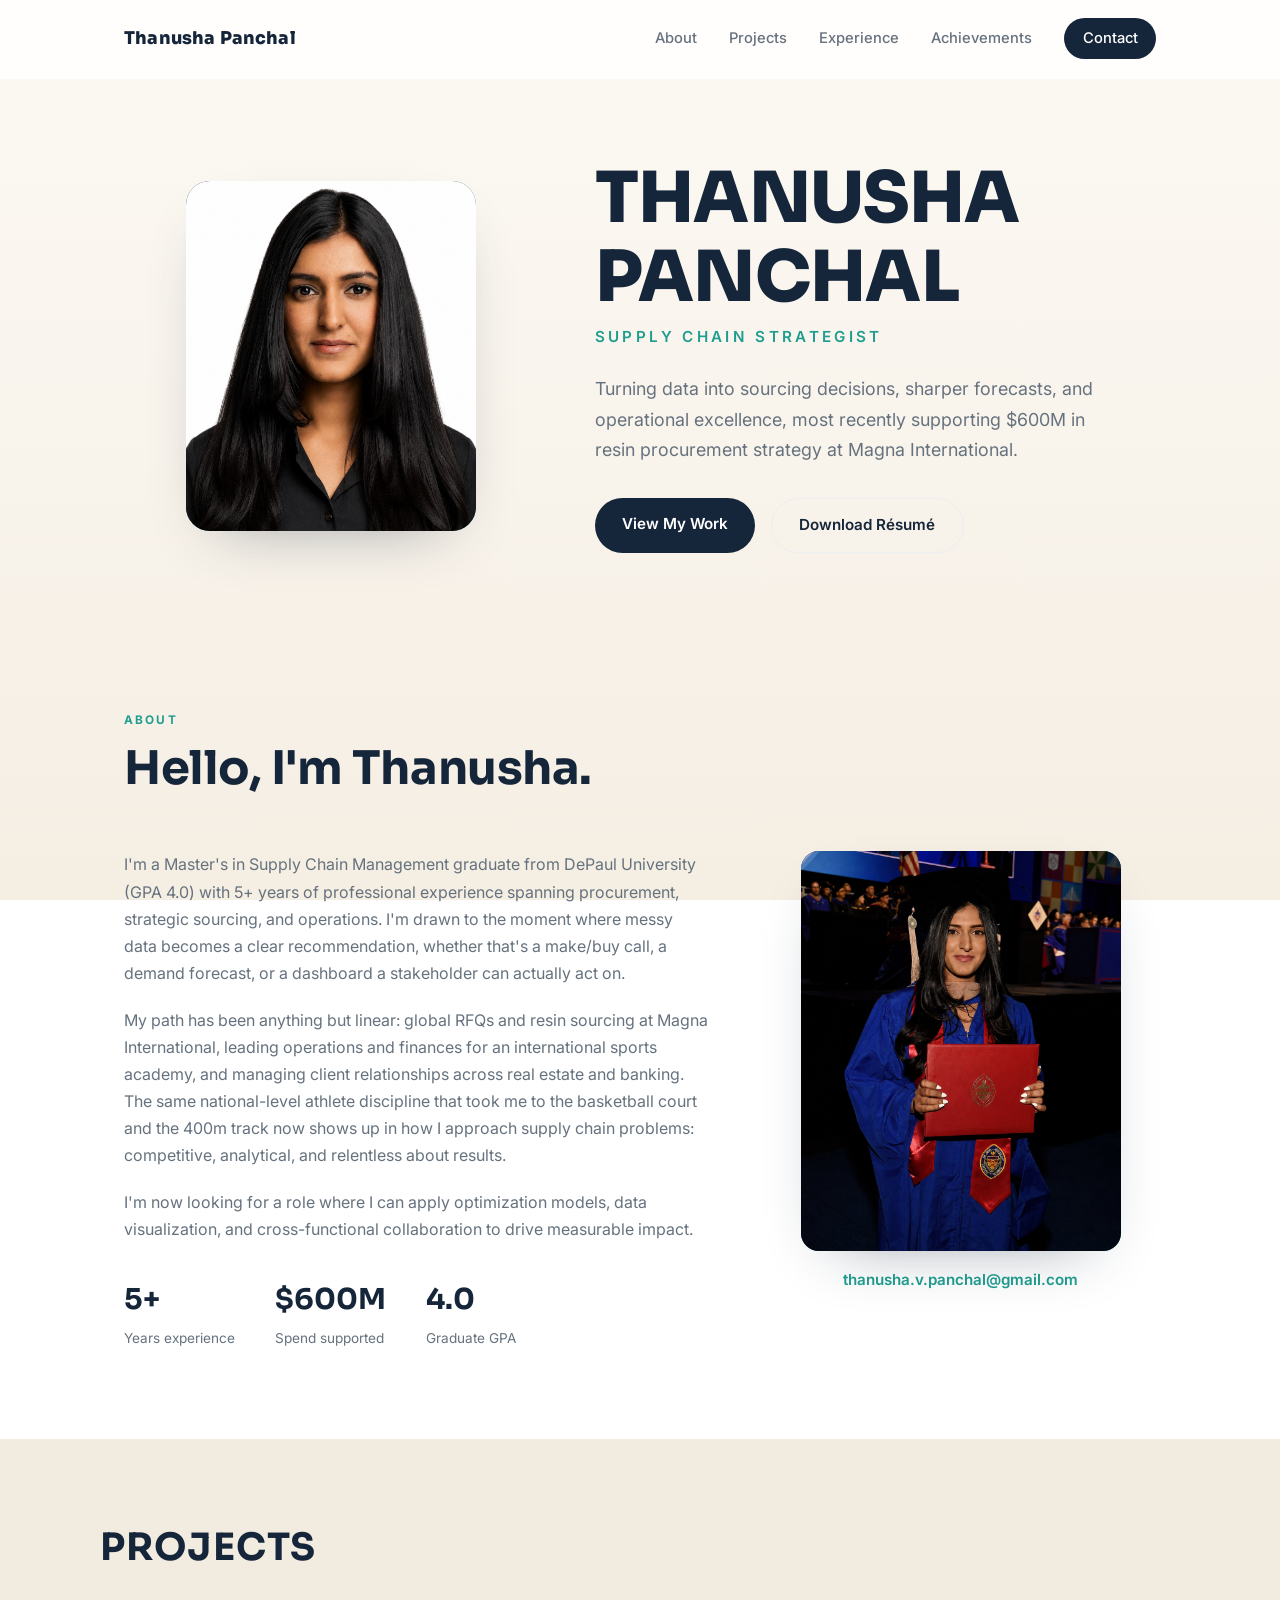
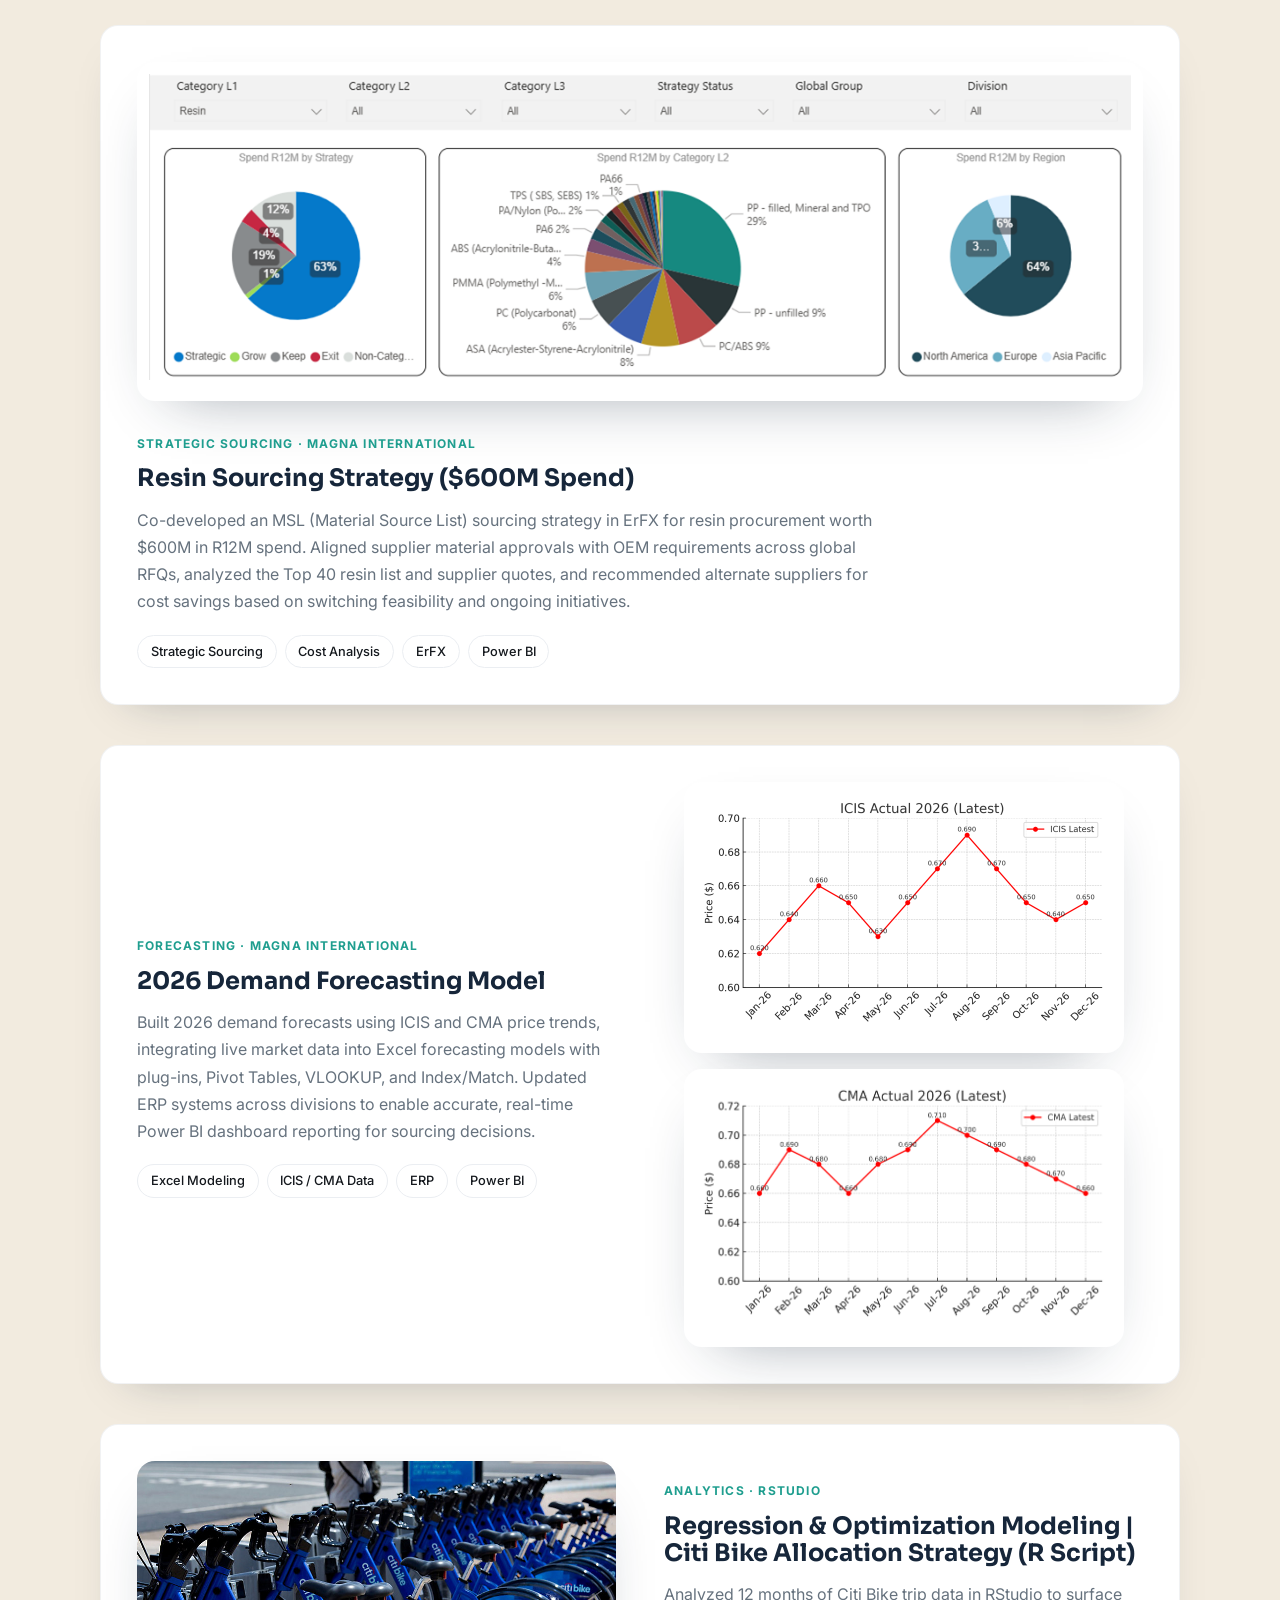
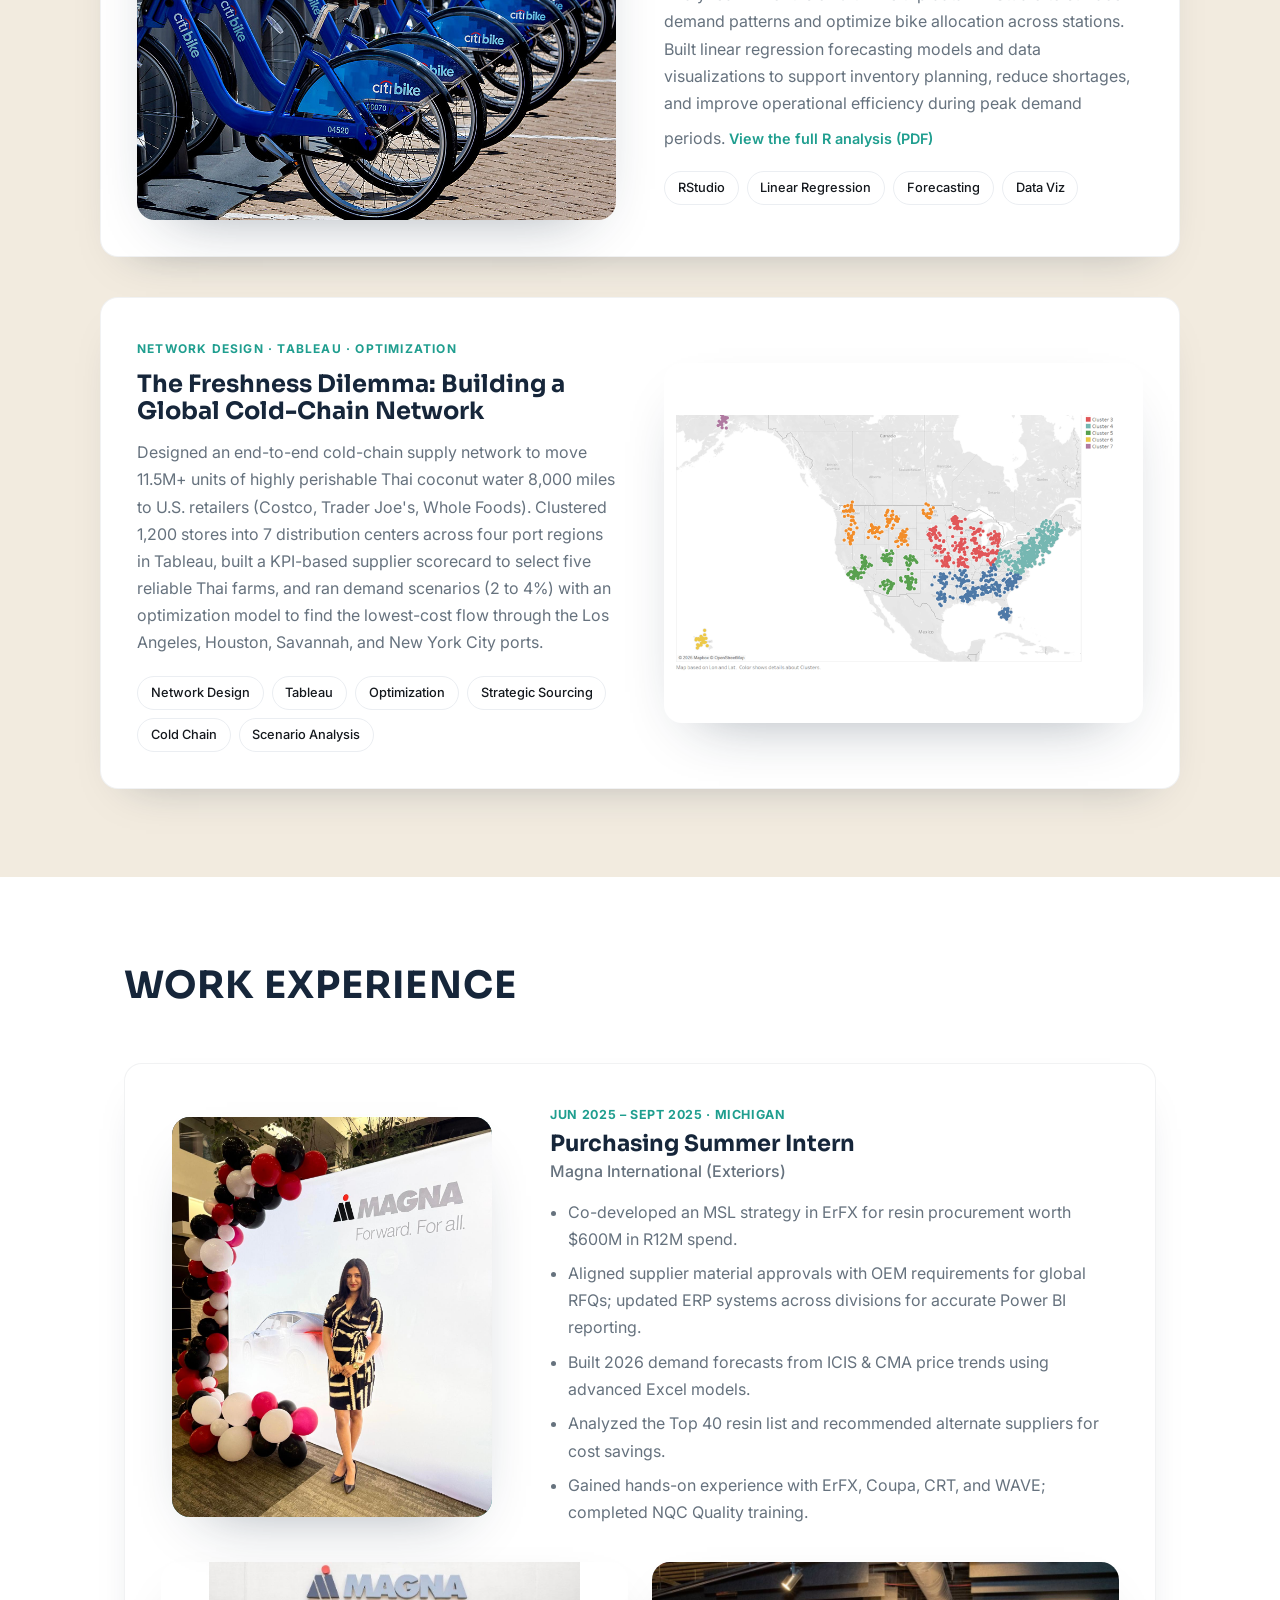
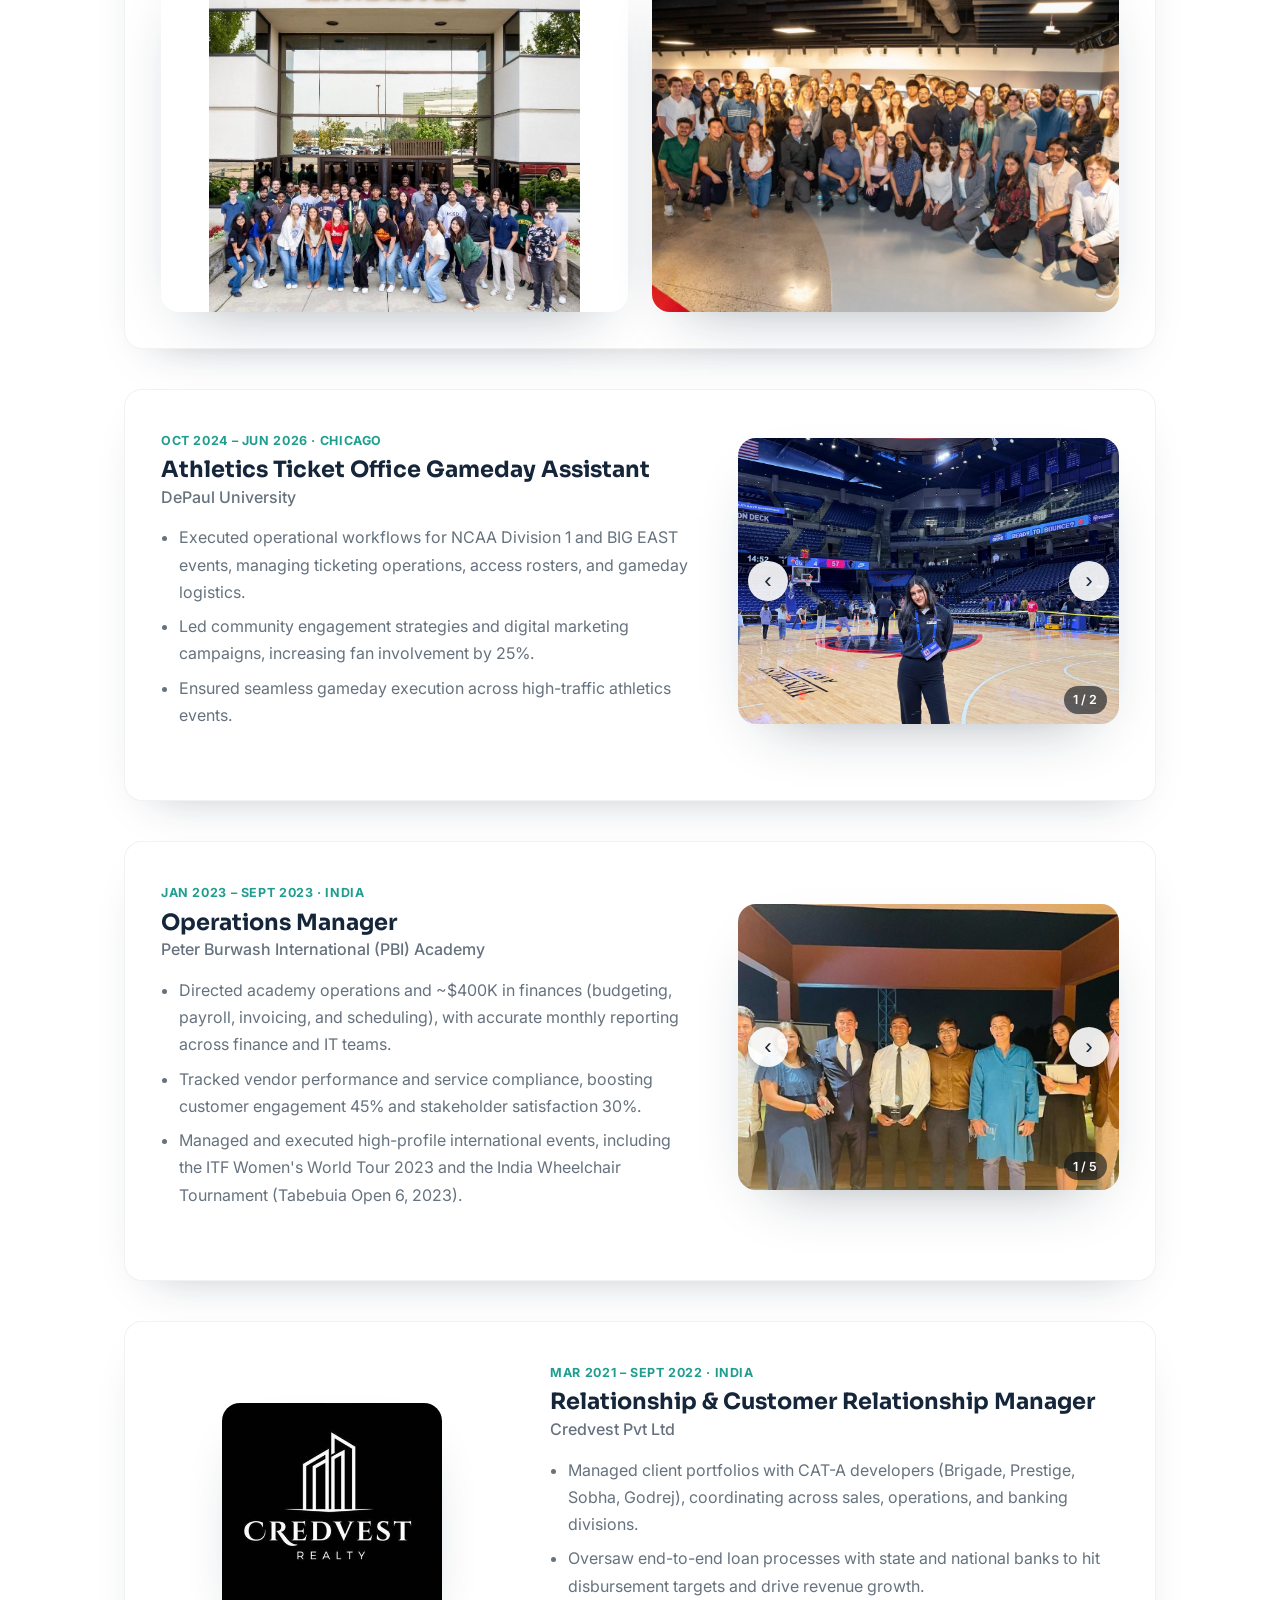
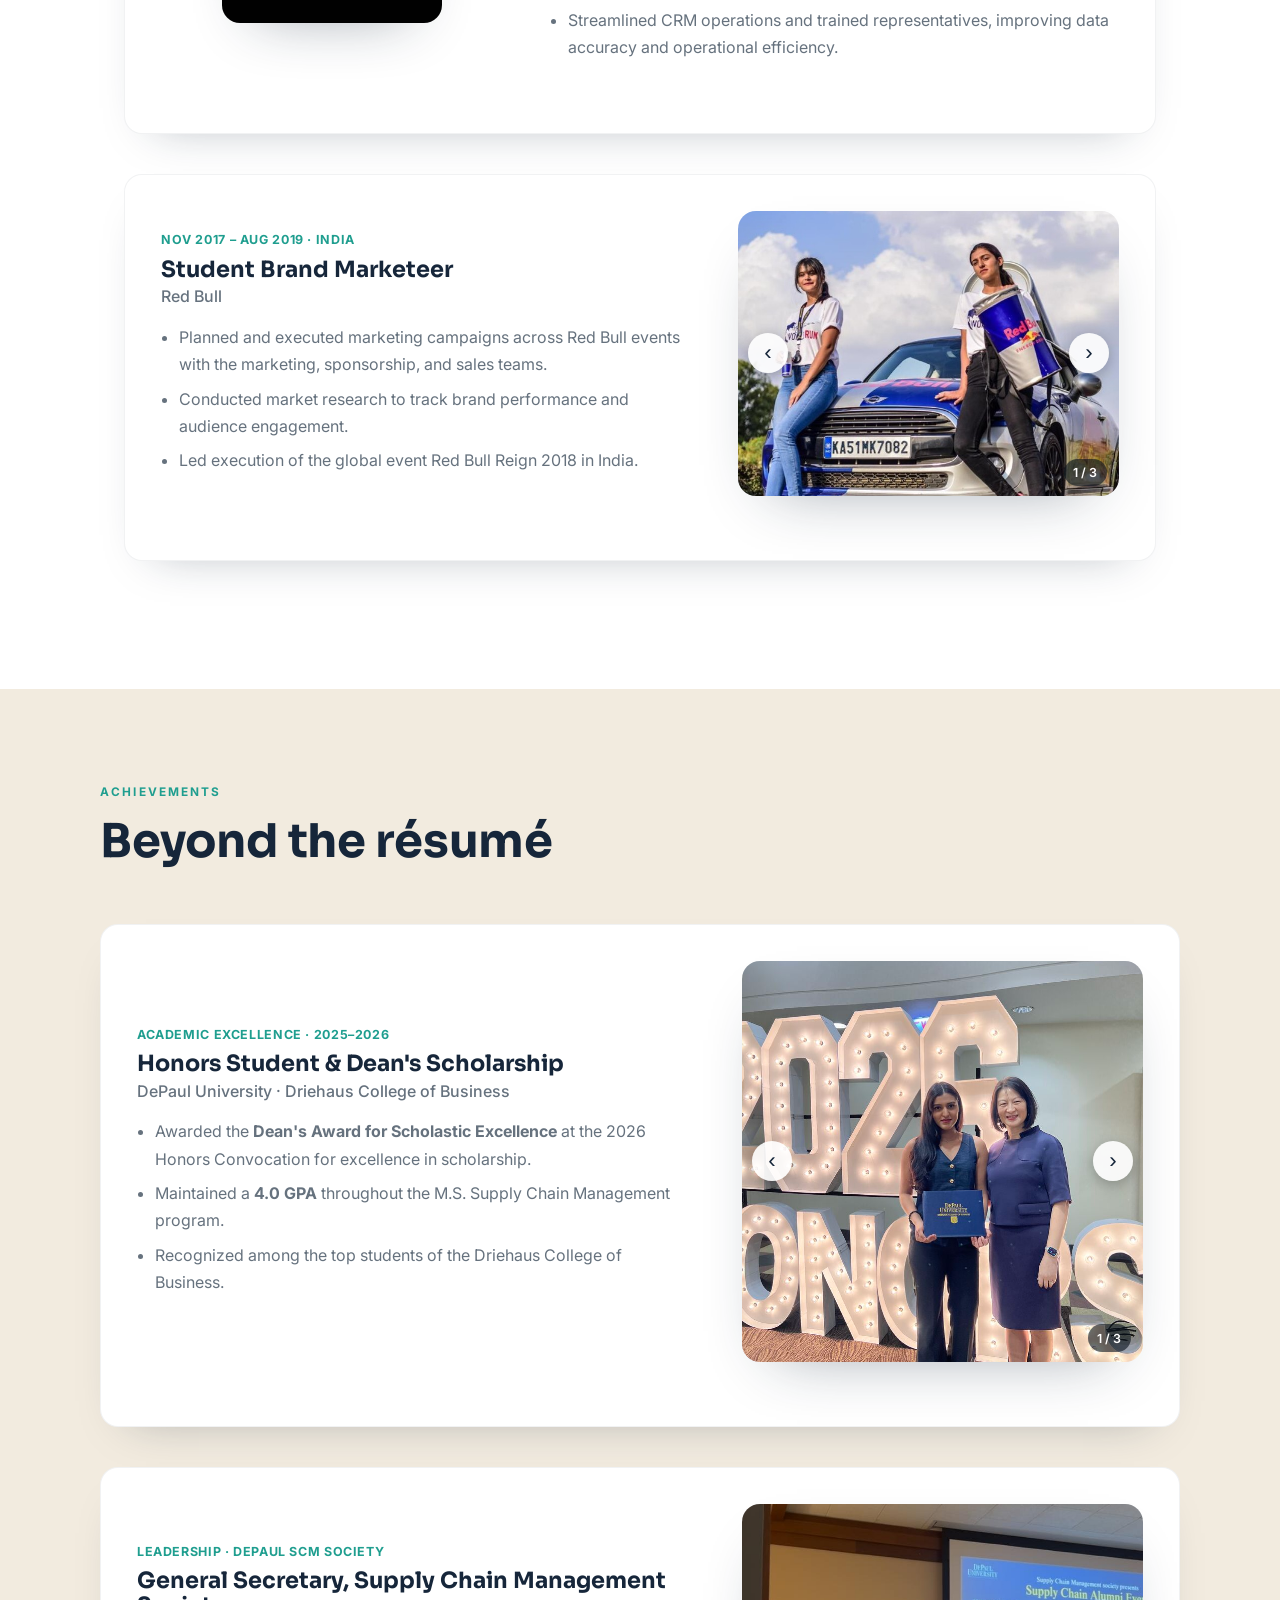
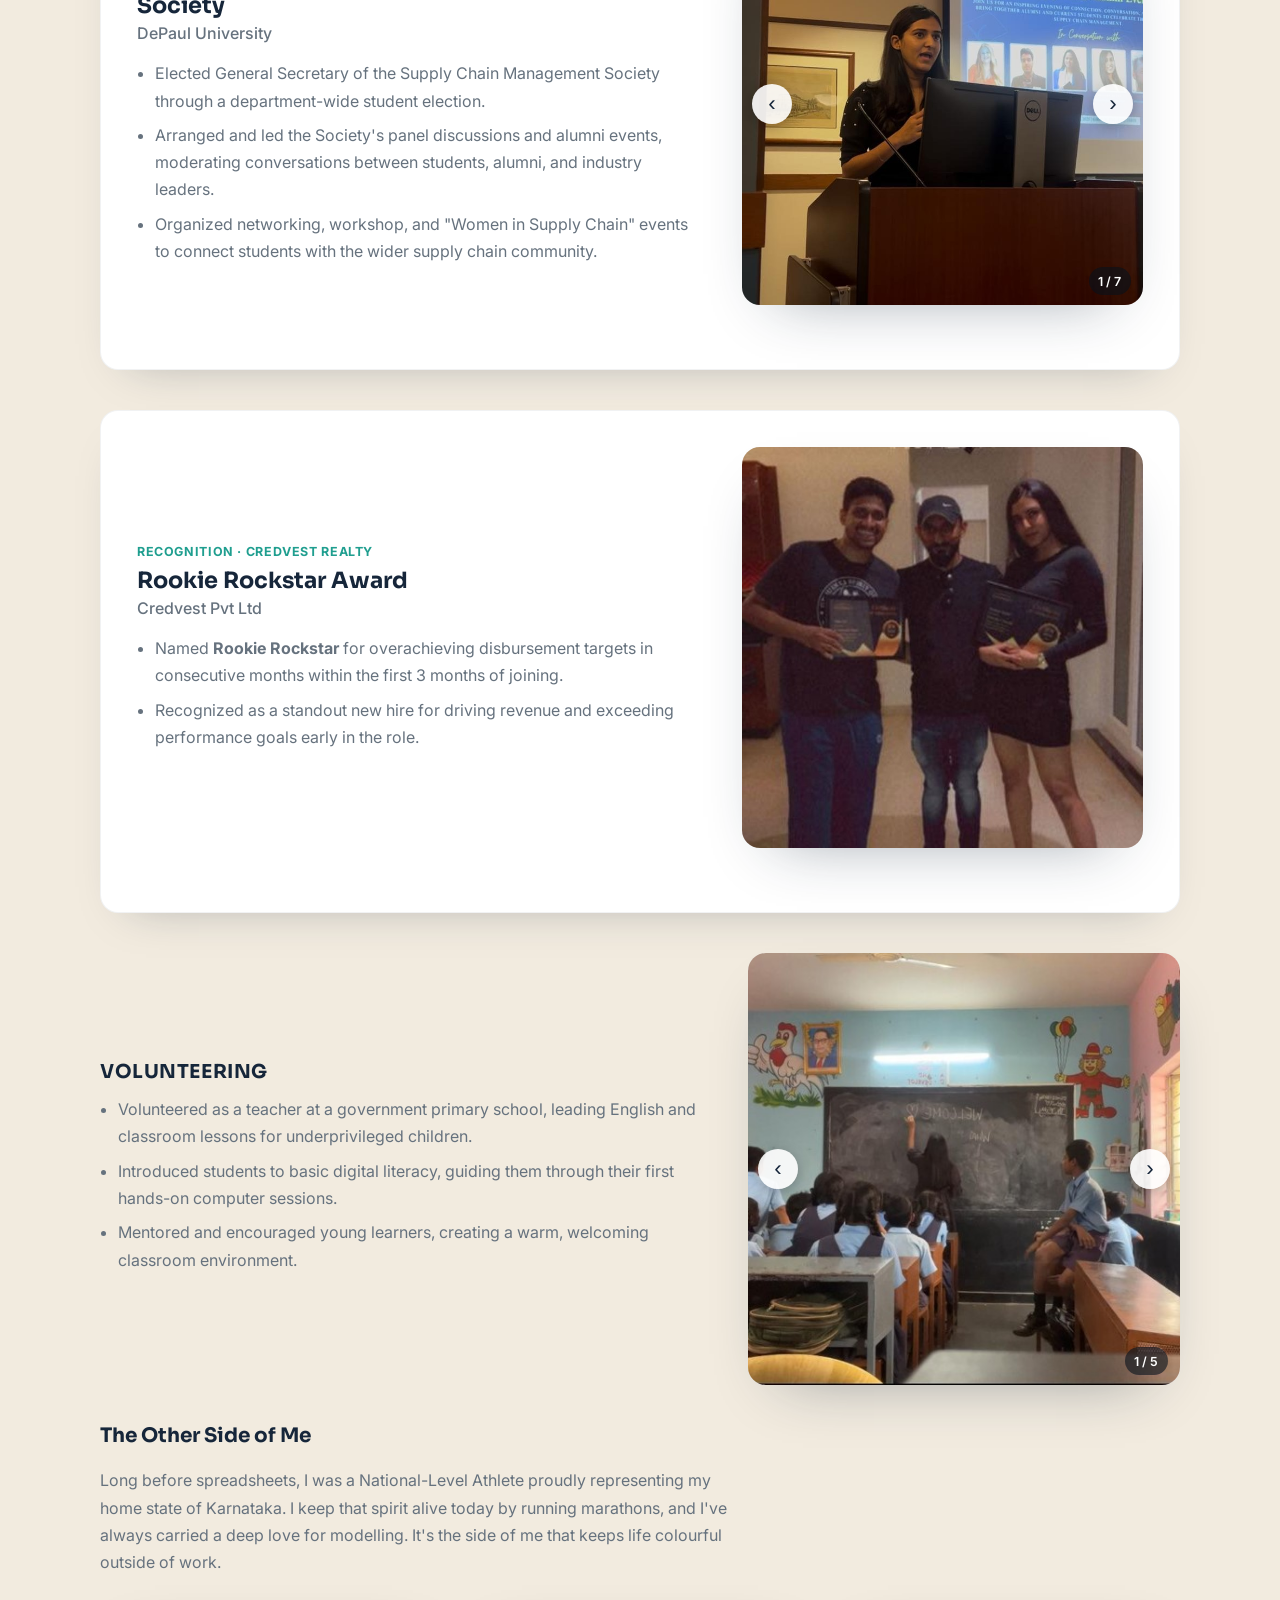
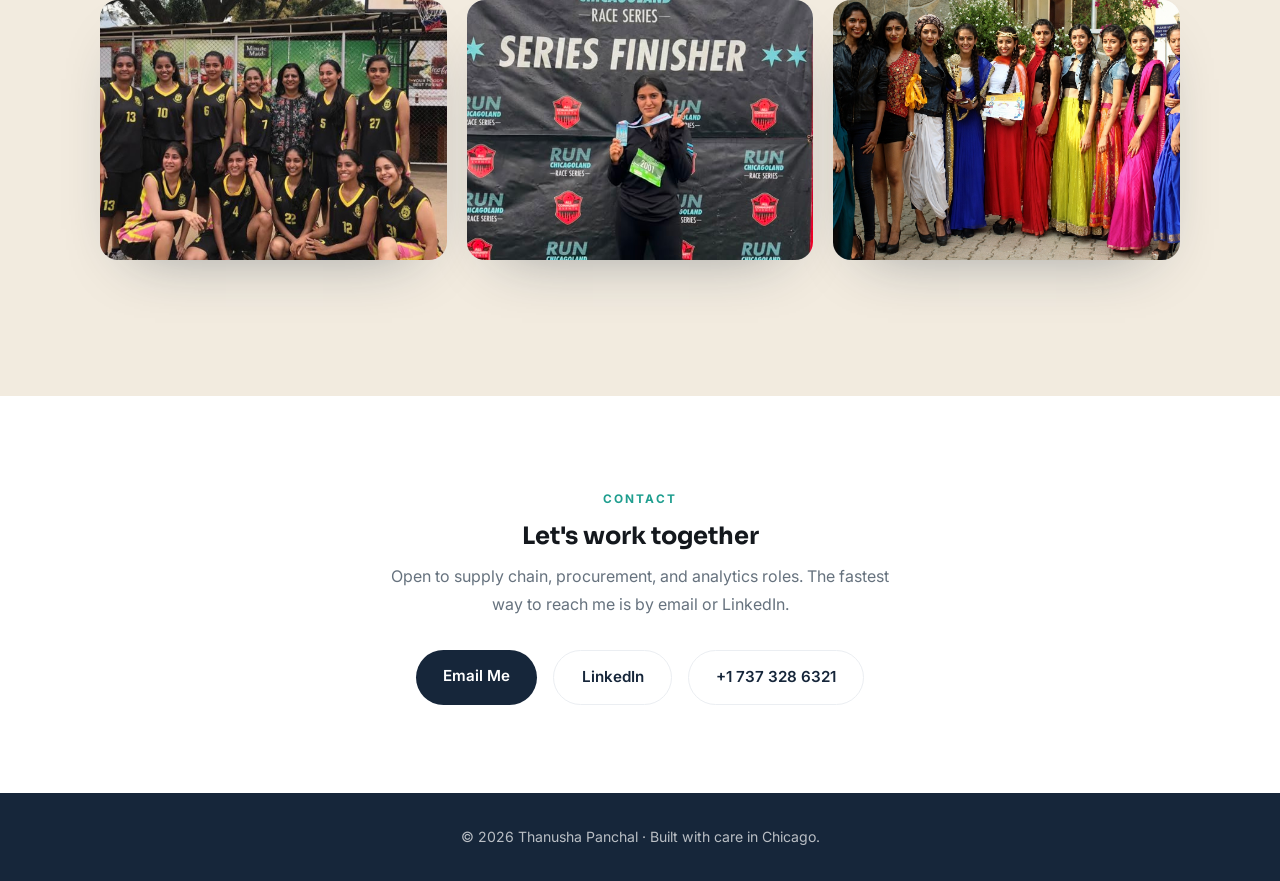
==== index.html @ b44e7422 "Content polish and add resume + Citi Bike PDF - Caps titles for Projects, Work Experience, Volunteer" ====
<!DOCTYPE html>
<html lang="en">
  <head>
    <meta charset="UTF-8" />
    <meta name="viewport" content="width=device-width, initial-scale=1.0" />
    <meta
      name="description"
      content="Thanusha Panchal, a Supply Chain Management professional specializing in procurement, strategic sourcing, and data-driven optimization."
    />
    <title>Thanusha Panchal | Supply Chain Professional</title>
    <link rel="preconnect" href="https://fonts.googleapis.com" />
    <link rel="preconnect" href="https://fonts.gstatic.com" crossorigin />
    <link
      href="https://fonts.googleapis.com/css2?family=Caveat:wght@500;600;700&family=Inter:wght@400;500;600;700&family=Sora:wght@600;700;800&display=swap"
      rel="stylesheet"
    />
    <link rel="stylesheet" href="css/styles.css" />
  </head>
  <body>
    <!-- ===== NAVBAR ===== -->
    <header class="navbar" id="navbar">
      <div class="nav-inner">
        <a href="#home" class="brand">Thanusha&nbsp;Panchal</a>
        <button class="nav-toggle" id="navToggle" aria-label="Toggle menu">
          <span></span><span></span><span></span>
        </button>
        <nav class="nav-links" id="navLinks">
          <a href="#about">About</a>
          <a href="#projects">Projects</a>
          <a href="#experience">Experience</a>
          <a href="#achievements">Achievements</a>
          <a href="#contact" class="nav-cta">Contact</a>
        </nav>
      </div>
    </header>

    <!-- ===== HERO ===== -->
    <section class="hero" id="home">
      <div class="hero-inner">
        <div class="hero-photo reveal">
          <!-- TODO: replace with your professional headshot -->
          <div class="photo-frame">
            <img
              src="assets/images/headshot.png"
              alt="Thanusha Panchal"
              onerror="this.style.display='none';this.parentNode.classList.add('photo-placeholder');"
            />
            <span class="photo-initials">TP</span>
          </div>
        </div>
        <div class="hero-text reveal">
          <h1>THANUSHA<br />PANCHAL</h1>
          <p class="tagline">Supply Chain Strategist</p>
          <p class="hero-sub">
            Turning data into sourcing decisions, sharper forecasts, and operational
            excellence, most recently supporting $600M in resin procurement strategy
            at Magna International.
          </p>
          <div class="hero-actions">
            <a href="#projects" class="btn btn-primary">View My Work</a>
            <a href="assets/Thanusha-Panchal-Resume.pdf" class="btn btn-ghost" download>
              Download Résumé
            </a>
          </div>
        </div>
      </div>
    </section>

    <!-- ===== ABOUT ===== -->
    <section class="section" id="about">
      <div class="section-head reveal">
        <span class="kicker">About</span>
        <h2>Hello, I'm Thanusha.</h2>
      </div>
      <div class="about-grid">
        <div class="about-portrait reveal">
          <!-- TODO: replace with a portrait / candid professional photo -->
          <div class="portrait-frame">
            <img
              src="assets/images/about.png"
              alt="Thanusha Panchal portrait"
              onerror="this.style.display='none';this.parentNode.classList.add('portrait-placeholder');"
            />
            <span class="portrait-initials">TP</span>
          </div>
          <a href="mailto:thanusha.v.panchal@gmail.com" class="portrait-email">thanusha.v.panchal@gmail.com</a>
        </div>
        <div class="about-text reveal">
          <p>
            I'm a Master's in Supply Chain Management graduate from DePaul University
            (GPA 4.0) with 5+ years of professional experience spanning procurement,
            strategic sourcing, and operations. I'm drawn to the moment where messy
            data becomes a clear recommendation, whether that's a make/buy call, a demand forecast,
            or a dashboard a stakeholder can actually act on.
          </p>
          <p>
            My path has been anything but linear: global RFQs and resin sourcing at
            Magna International, leading operations and finances for an international
            sports academy, and managing client relationships across real estate and
            banking. The same national-level athlete discipline that took me to the
            basketball court and the 400m track now shows up in how I approach supply
            chain problems: competitive, analytical, and relentless about results.
          </p>
          <p>
            I'm now looking for a role where I can apply optimization models, data
            visualization, and cross-functional collaboration to drive measurable
            impact.
          </p>
          <div class="about-stats">
            <div><strong>5+</strong><span>Years experience</span></div>
            <div><strong>$600M</strong><span>Spend supported</span></div>
            <div><strong>4.0</strong><span>Graduate GPA</span></div>
          </div>
        </div>
      </div>
    </section>

    <!-- ===== PROJECTS ===== -->
    <section class="section section-alt" id="projects">
      <div class="section-head reveal">
        <h2 class="caps-title">Projects</h2>
      </div>

      <article class="project project-full reveal">
        <div class="project-media project-media-contain">
          <img
            src="assets/images/project-resin.png"
            alt="Resin sourcing strategy dashboard"
            onerror="this.style.display='none';this.parentNode.classList.add('media-placeholder');this.parentNode.setAttribute('data-label','🏭 Resin Sourcing Strategy');"
          />
        </div>
        <div class="project-info">
          <span class="project-tag">Strategic Sourcing · Magna International</span>
          <h3>Resin Sourcing Strategy ($600M Spend)</h3>
          <p>
            Co-developed an MSL (Material Source List) sourcing strategy in ErFX for
            resin procurement worth $600M in R12M spend. Aligned supplier material
            approvals with OEM requirements across global RFQs, analyzed the Top 40
            resin list and supplier quotes, and recommended alternate suppliers for
            cost savings based on switching feasibility and ongoing initiatives.
          </p>
          <ul class="tags">
            <li>Strategic Sourcing</li><li>Cost Analysis</li><li>ErFX</li><li>Power BI</li>
          </ul>
        </div>
      </article>

      <article class="project reveal">
        <div class="project-info">
          <span class="project-tag">Forecasting · Magna International</span>
          <h3>2026 Demand Forecasting Model</h3>
          <p>
            Built 2026 demand forecasts using ICIS and CMA price trends, integrating
            live market data into Excel forecasting models with plug-ins, Pivot Tables,
            VLOOKUP, and Index/Match. Updated ERP systems across divisions to enable
            accurate, real-time Power BI dashboard reporting for sourcing decisions.
          </p>
          <ul class="tags">
            <li>Excel Modeling</li><li>ICIS / CMA Data</li><li>ERP</li><li>Power BI</li>
          </ul>
        </div>
        <div class="project-media-stack">
          <div class="project-media project-media-contain">
            <img
              src="assets/images/project-forecast-1.png"
              alt="2026 demand forecasting model, ICIS chart"
              onerror="this.style.display='none';this.parentNode.classList.add('media-placeholder');this.parentNode.setAttribute('data-label','📈 ICIS Forecast');"
            />
          </div>
          <div class="project-media project-media-contain">
            <img
              src="assets/images/project-forecast-2.png"
              alt="2026 demand forecasting model, CMA chart"
              onerror="this.style.display='none';this.parentNode.classList.add('media-placeholder');this.parentNode.setAttribute('data-label','📈 CMA Forecast');"
            />
          </div>
        </div>
      </article>

      <article class="project reveal">
        <div class="project-media">
          <img
            src="assets/images/project-citibike.jpg"
            alt="Citi Bike demand optimization"
            onerror="this.style.display='none';this.parentNode.classList.add('media-placeholder');this.parentNode.setAttribute('data-label','📊 Citi Bike Optimization');"
          />
        </div>
        <div class="project-info">
          <span class="project-tag">Analytics · RStudio</span>
          <h3>Regression &amp; Optimization Modeling | Citi Bike Allocation Strategy (R Script)</h3>
          <p>
            Analyzed 12 months of Citi Bike trip data in RStudio to surface demand
            patterns and optimize bike allocation across stations. Built linear
            regression forecasting models and data visualizations to support inventory
            planning, reduce shortages, and improve operational efficiency during peak
            demand periods.
            <a href="assets/Citi-Bike-Demand-Proposal.pdf" target="_blank" rel="noopener" class="detail-link">View the full R analysis (PDF)</a>
          </p>
          <ul class="tags">
            <li>RStudio</li><li>Linear Regression</li><li>Forecasting</li><li>Data Viz</li>
          </ul>
        </div>
      </article>

      <article class="project reveal project-reverse">
        <div class="project-media project-media-contain">
          <img
            src="assets/images/project-coconut.png"
            alt="Global cold-chain supply network for coconut water"
            onerror="this.style.display='none';this.parentNode.classList.add('media-placeholder');this.parentNode.setAttribute('data-label','🥥 Coconut Water Cold-Chain');"
          />
        </div>
        <div class="project-info">
          <span class="project-tag">Network Design · Tableau · Optimization</span>
          <h3>The Freshness Dilemma: Building a Global Cold-Chain Network</h3>
          <p>
            Designed an end-to-end cold-chain supply network to move 11.5M+ units of
            highly perishable Thai coconut water 8,000 miles to U.S. retailers (Costco,
            Trader Joe's, Whole Foods). Clustered 1,200 stores into 7 distribution
            centers across four port regions in Tableau, built a KPI-based supplier
            scorecard to select five reliable Thai farms, and ran demand scenarios
            (2 to 4%) with an optimization model to find the lowest-cost flow through the
            Los Angeles, Houston, Savannah, and New York City ports.
          </p>
          <ul class="tags">
            <li>Network Design</li><li>Tableau</li><li>Optimization</li><li>Strategic Sourcing</li><li>Cold Chain</li><li>Scenario Analysis</li>
          </ul>
        </div>
      </article>
    </section>

    <!-- ===== EXPERIENCE ===== -->
    <section class="section" id="experience">
      <div class="section-head reveal">
        <h2 class="caps-title">Work Experience</h2>
      </div>
      <!-- Featured: Magna (inline block) -->
      <div class="exp-feature reveal">
        <div class="exp-feature-top">
          <div class="exp-portrait">
            <div class="portrait-frame">
              <img
                src="assets/images/magna-2.jpg"
                alt="Thanusha at the Magna backdrop"
                style="object-position: center top;"
                onerror="this.style.display='none';this.parentNode.classList.add('portrait-placeholder');"
              />
              <span class="portrait-initials">TP</span>
            </div>
          </div>
          <div class="exp-feature-text">
            <span class="tl-date">Jun 2025 – Sept 2025 · Michigan</span>
            <h3>Purchasing Summer Intern</h3>
            <p class="tl-org">Magna International (Exteriors)</p>
            <ul>
              <li>Co-developed an MSL strategy in ErFX for resin procurement worth $600M in R12M spend.</li>
              <li>Aligned supplier material approvals with OEM requirements for global RFQs; updated ERP systems across divisions for accurate Power BI reporting.</li>
              <li>Built 2026 demand forecasts from ICIS &amp; CMA price trends using advanced Excel models.</li>
              <li>Analyzed the Top 40 resin list and recommended alternate suppliers for cost savings.</li>
              <li>Gained hands-on experience with ErFX, Coupa, CRT, and WAVE; completed NQC Quality training.</li>
            </ul>
          </div>
        </div>
        <div class="exp-feature-gallery">
          <div class="exp-gallery-item exp-gallery-contain">
            <img
              src="assets/images/magna-1.jpg"
              alt="Magna intern group photo at the office"
              onerror="this.style.display='none';this.parentNode.classList.add('gallery-placeholder');this.parentNode.setAttribute('data-label','Add magna-1.jpg');"
            />
          </div>
          <div class="exp-gallery-item">
            <img
              src="assets/images/magna-3.jpg"
              alt="Magna intern group photo"
              onerror="this.style.display='none';this.parentNode.classList.add('gallery-placeholder');this.parentNode.setAttribute('data-label','Add magna-3.jpg');"
            />
          </div>
        </div>
      </div>

      <!-- Featured: DePaul Athletics -->
      <div class="exp-feature reveal">
        <div class="exp-feature-top exp-top-textleft">
          <div class="exp-feature-text">
            <span class="tl-date">Oct 2024 – Jun 2026 · Chicago</span>
            <h3>Athletics Ticket Office Gameday Assistant</h3>
            <p class="tl-org">DePaul University</p>
            <ul>
              <li>Executed operational workflows for NCAA Division 1 and BIG EAST events, managing ticketing operations, access rosters, and gameday logistics.</li>
              <li>Led community engagement strategies and digital marketing campaigns, increasing fan involvement by 25%.</li>
              <li>Ensured seamless gameday execution across high-traffic athletics events.</li>
            </ul>
          </div>
          <div class="slideshow">
            <img class="active" src="assets/images/depaul-2.jpg" alt="Thanusha on the DePaul court" />
            <img src="assets/images/depaul-1.jpg" alt="DePaul gameday team" />
            <button class="slideshow-arrow slideshow-prev" aria-label="Previous">&#8249;</button>
            <button class="slideshow-arrow slideshow-next" aria-label="Next">&#8250;</button>
            <div class="slideshow-count"><span class="slideshow-current">1</span> / 2</div>
          </div>
        </div>
      </div>

      <!-- Featured: PBI Academy -->
      <div class="exp-feature reveal">
        <div class="exp-feature-top exp-top-textleft">
          <div class="exp-feature-text">
            <span class="tl-date">Jan 2023 – Sept 2023 · India</span>
            <h3>Operations Manager</h3>
            <p class="tl-org">Peter Burwash International (PBI) Academy</p>
            <ul>
              <li>Directed academy operations and ~$400K in finances (budgeting, payroll, invoicing, and scheduling), with accurate monthly reporting across finance and IT teams.</li>
              <li>Tracked vendor performance and service compliance, boosting customer engagement 45% and stakeholder satisfaction 30%.</li>
              <li>Managed and executed high-profile international events, including the ITF Women's World Tour 2023 and the India Wheelchair Tournament (Tabebuia Open 6, 2023).</li>
            </ul>
          </div>
          <div class="slideshow">
            <img class="active" src="assets/images/pbi-award.jpg" alt="PBI team award night" />
            <img src="assets/images/pbi-tennis.png" alt="ITF World Tennis Tour W25 Bengaluru match" />
            <img src="assets/images/pbi-handshake.webp" alt="Players shaking hands at the net" />
            <img src="assets/images/pbi-wheelchair.png" alt="India Wheelchair Tournament event" />
            <img src="assets/images/pbi-7.jpg" alt="Sports conclave event" />
            <button class="slideshow-arrow slideshow-prev" aria-label="Previous">&#8249;</button>
            <button class="slideshow-arrow slideshow-next" aria-label="Next">&#8250;</button>
            <div class="slideshow-count"><span class="slideshow-current">1</span> / 5</div>
          </div>
        </div>
      </div>

      <!-- Featured: Credvest -->
      <div class="exp-feature reveal">
        <div class="exp-feature-top">
          <div class="exp-logo">
            <img
              src="assets/images/credvest.jpg"
              alt="Credvest Realty logo"
              onerror="this.style.display='none';this.parentNode.classList.add('pb-cover-placeholder');this.parentNode.setAttribute('data-label','Add credvest.jpg');"
            />
          </div>
          <div class="exp-feature-text">
            <span class="tl-date">Mar 2021 – Sept 2022 · India</span>
            <h3>Relationship &amp; Customer Relationship Manager</h3>
            <p class="tl-org">Credvest Pvt Ltd</p>
            <ul>
              <li>Managed client portfolios with CAT-A developers (Brigade, Prestige, Sobha, Godrej), coordinating across sales, operations, and banking divisions.</li>
              <li>Oversaw end-to-end loan processes with state and national banks to hit disbursement targets and drive revenue growth.</li>
              <li>Streamlined CRM operations and trained representatives, improving data accuracy and operational efficiency.</li>
            </ul>
          </div>
        </div>
      </div>

      <!-- Featured: Red Bull -->
      <div class="exp-feature reveal">
        <div class="exp-feature-top exp-top-textleft">
          <div class="exp-feature-text">
            <span class="tl-date">Nov 2017 – Aug 2019 · India</span>
            <h3>Student Brand Marketeer</h3>
            <p class="tl-org">Red Bull</p>
            <ul>
              <li>Planned and executed marketing campaigns across Red Bull events with the marketing, sponsorship, and sales teams.</li>
              <li>Conducted market research to track brand performance and audience engagement.</li>
              <li>Led execution of the global event Red Bull Reign 2018 in India.</li>
            </ul>
          </div>
          <div class="slideshow">
            <img class="active" src="assets/images/redbull-2.jpg" alt="Red Bull brand activation by the car" />
            <img src="assets/images/redbull-1.jpg" alt="Wings for Life World Run team" />
            <img src="assets/images/redbull-3.jpg" alt="Team Bengaluru at a Red Bull event" />
            <button class="slideshow-arrow slideshow-prev" aria-label="Previous">&#8249;</button>
            <button class="slideshow-arrow slideshow-next" aria-label="Next">&#8250;</button>
            <div class="slideshow-count"><span class="slideshow-current">1</span> / 3</div>
          </div>
        </div>
      </div>
    </section>

    <!-- ===== ACHIEVEMENTS ===== -->
    <section class="section section-alt" id="achievements">
      <div class="section-head reveal">
        <span class="kicker">Achievements</span>
        <h2>Beyond the résumé</h2>
      </div>
      <!-- Achievement: Honors -->
      <div class="exp-feature reveal">
        <div class="exp-feature-top exp-top-textleft">
          <div class="exp-feature-text">
            <span class="tl-date">Academic Excellence · 2025–2026</span>
            <h3>Honors Student &amp; Dean's Scholarship</h3>
            <p class="tl-org">DePaul University · Driehaus College of Business</p>
            <ul>
              <li>Awarded the <strong>Dean's Award for Scholastic Excellence</strong> at the 2026 Honors Convocation for excellence in scholarship.</li>
              <li>Maintained a <strong>4.0 GPA</strong> throughout the M.S. Supply Chain Management program.</li>
              <li>Recognized among the top students of the Driehaus College of Business.</li>
            </ul>
          </div>
          <div class="slideshow ach-slideshow">
            <img class="active" src="assets/images/honors-2.jpg" alt="With the dean at the 2026 Honors ceremony" />
            <img src="assets/images/honors-3.jpg" alt="Dean's Award for Scholastic Excellence certificate" />
            <img src="assets/images/honors-1.jpg" alt="Honors ceremony at the DePaul podium" />
            <button class="slideshow-arrow slideshow-prev" aria-label="Previous">&#8249;</button>
            <button class="slideshow-arrow slideshow-next" aria-label="Next">&#8250;</button>
            <div class="slideshow-count"><span class="slideshow-current">1</span> / 3</div>
          </div>
        </div>
      </div>

      <!-- Achievement: General Secretary -->
      <div class="exp-feature reveal">
        <div class="exp-feature-top exp-top-textleft">
          <div class="exp-feature-text">
            <span class="tl-date">Leadership · DePaul SCM Society</span>
            <h3>General Secretary, Supply Chain Management Society</h3>
            <p class="tl-org">DePaul University</p>
            <ul>
              <li>Elected General Secretary of the Supply Chain Management Society through a department-wide student election.</li>
              <li>Arranged and led the Society's panel discussions and alumni events, moderating conversations between students, alumni, and industry leaders.</li>
              <li>Organized networking, workshop, and "Women in Supply Chain" events to connect students with the wider supply chain community.</li>
            </ul>
          </div>
          <div class="slideshow ach-slideshow">
            <img class="active" src="assets/images/gensec-1.jpg" alt="Hosting the Supply Chain Alumni Event" />
            <img src="assets/images/gensec-2.jpg" alt="Leading an alumni panel discussion" />
            <img src="assets/images/gensec-3.jpg" alt="SCM Society booth with the DePaul mascot" />
            <img src="assets/images/gensec-4.jpg" alt="Women in Supply Chain event" />
            <img src="assets/images/gensec-5.jpg" alt="SCM Society team on a Chicago rooftop" />
            <img src="assets/images/gensec-6.jpg" alt="With fellow SCM Society members" />
            <img src="assets/images/gensec-7.jpg" alt="Speaking at the podium" />
            <button class="slideshow-arrow slideshow-prev" aria-label="Previous">&#8249;</button>
            <button class="slideshow-arrow slideshow-next" aria-label="Next">&#8250;</button>
            <div class="slideshow-count"><span class="slideshow-current">1</span> / 7</div>
          </div>
        </div>
      </div>

      <!-- Achievement: Rookie Rockstar -->
      <div class="exp-feature reveal">
        <div class="exp-feature-top exp-top-textleft">
          <div class="exp-feature-text">
            <span class="tl-date">Recognition · Credvest Realty</span>
            <h3>Rookie Rockstar Award</h3>
            <p class="tl-org">Credvest Pvt Ltd</p>
            <ul>
              <li>Named <strong>Rookie Rockstar</strong> for overachieving disbursement targets in consecutive months within the first 3 months of joining.</li>
              <li>Recognized as a standout new hire for driving revenue and exceeding performance goals early in the role.</li>
            </ul>
          </div>
          <div class="slideshow ach-slideshow">
            <img class="active" src="assets/images/rookie-rockstar.jpg" alt="Receiving the Rookie Rockstar award at Credvest" />
          </div>
        </div>
      </div>

      <!-- Volunteering -->
      <div class="exp-feature exp-plain reveal">
        <div class="exp-feature-top exp-top-textleft">
          <div class="exp-feature-text">
            <h3 class="caps-sub">Volunteering</h3>
            <ul>
              <li>Volunteered as a teacher at a government primary school, leading English and classroom lessons for underprivileged children.</li>
              <li>Introduced students to basic digital literacy, guiding them through their first hands-on computer sessions.</li>
              <li>Mentored and encouraged young learners, creating a warm, welcoming classroom environment.</li>
            </ul>
          </div>
          <div class="slideshow ach-slideshow">
            <img class="active" src="assets/images/volunteer-2.jpg" alt="Teaching at the blackboard" />
            <img src="assets/images/volunteer-3.jpg" alt="Leading a class lesson" />
            <img src="assets/images/volunteer-4.jpg" alt="Introducing students to computers" />
            <img src="assets/images/volunteer-5.jpg" alt="In the classroom" />
            <img src="assets/images/volunteer-1.jpg" alt="With students at the school" />
            <button class="slideshow-arrow slideshow-prev" aria-label="Previous">&#8249;</button>
            <button class="slideshow-arrow slideshow-next" aria-label="Next">&#8250;</button>
            <div class="slideshow-count"><span class="slideshow-current">1</span> / 5</div>
          </div>
        </div>
      </div>

      <!-- Extracurriculars -->
      <div class="extra reveal">
        <h3 class="recog-title">The Other Side of Me</h3>
        <p class="extra-intro">
          Long before spreadsheets, I was a National-Level Athlete proudly representing
          my home state of Karnataka. I keep that spirit alive today by running
          marathons, and I've always carried a deep love for modelling. It's the side
          of me that keeps life colourful outside of work.
        </p>
        <div class="exp-gallery-grid extra-grid">
          <div class="exp-gallery-item">
            <img src="assets/images/extra-1.jpg" alt="Basketball team" onerror="this.style.display='none';this.parentNode.classList.add('gallery-placeholder');this.parentNode.setAttribute('data-label','Add extra-1.jpg');" />
          </div>
          <div class="exp-gallery-item">
            <img src="assets/images/extra-2.jpg" alt="Run Chicagoland Race Series finisher" onerror="this.style.display='none';this.parentNode.classList.add('gallery-placeholder');this.parentNode.setAttribute('data-label','Add extra-2.jpg');" />
          </div>
          <div class="exp-gallery-item">
            <img src="assets/images/extra-3.png" alt="Modelling" onerror="this.style.display='none';this.parentNode.classList.add('gallery-placeholder');this.parentNode.setAttribute('data-label','Add extra-3.png');" />
          </div>
        </div>
      </div>

    </section>

    <!-- ===== CONTACT ===== -->
    <section class="section contact" id="contact">
      <div class="reveal">
        <span class="kicker">Contact</span>
        <h2>Let's work together</h2>
        <p class="contact-sub">
          Open to supply chain, procurement, and analytics roles. The fastest way to
          reach me is by email or LinkedIn.
        </p>
        <div class="contact-actions">
          <a href="mailto:thanusha.v.panchal@gmail.com" class="btn btn-primary">Email Me</a>
          <a href="https://www.linkedin.com/in/thanusha-panchal/" target="_blank" rel="noopener" class="btn btn-ghost">
            LinkedIn
          </a>
          <a href="tel:+17373286321" class="btn btn-ghost">+1 737 328 6321</a>
        </div>
      </div>
    </section>

    <footer class="footer">
      <p>© <span id="year"></span> Thanusha Panchal · Built with care in Chicago.</p>
    </footer>

    <script src="js/script.js"></script>
  </body>
</html>
---- css/styles.css ----
/* ===== Design tokens ===== */
:root {
  --ink: #14181d;
  --navy: #16263a;
  --teal: #1f9e8f;
  --muted: #66727e;
  --line: #ebeef2;
  --bg: #ffffff;
  --bg-alt: #f7f9fb;
  --radius: 18px;
  --shadow: 0 24px 60px -34px rgba(20, 38, 58, 0.45);
  --maxw: 1080px;
}

* { margin: 0; padding: 0; box-sizing: border-box; }

html { scroll-behavior: smooth; }

body {
  font-family: "Inter", system-ui, sans-serif;
  color: var(--ink);
  /* Soft warm off-white page background */
  background: linear-gradient(180deg, #fcf9f4 0%, #f5eee3 100%) fixed;
  line-height: 1.7;
  -webkit-font-smoothing: antialiased;
}

h1, h2, h3, .brand { font-family: "Sora", "Inter", sans-serif; line-height: 1.12; }

a { color: inherit; text-decoration: none; }

/* ===== Navbar ===== */
.navbar {
  position: sticky;
  top: 0;
  z-index: 100;
  background: rgba(255, 255, 255, 0.82);
  backdrop-filter: blur(12px);
  border-bottom: 1px solid transparent;
  transition: border-color 0.3s, box-shadow 0.3s;
}
.navbar.scrolled { border-bottom-color: var(--line); }
.nav-inner {
  max-width: var(--maxw);
  margin: 0 auto;
  padding: 1.15rem 1.5rem;
  display: flex;
  align-items: center;
  justify-content: space-between;
}
.brand { font-weight: 800; font-size: 1.1rem; color: var(--navy); letter-spacing: 0.01em; }
.nav-links { display: flex; align-items: center; gap: 2rem; }
.nav-links a { font-weight: 500; color: var(--muted); font-size: 0.92rem; transition: color 0.2s; }
.nav-links a:hover { color: var(--ink); }
.nav-cta {
  background: var(--navy);
  color: #fff !important;
  padding: 0.5rem 1.15rem;
  border-radius: 999px;
  transition: background 0.2s, transform 0.2s;
}
.nav-cta:hover { background: var(--teal); transform: translateY(-1px); }

.nav-toggle { display: none; flex-direction: column; gap: 5px; background: none; border: none; cursor: pointer; }
.nav-toggle span { width: 24px; height: 2px; background: var(--navy); border-radius: 2px; }

/* ===== Buttons ===== */
.btn {
  display: inline-block;
  padding: 0.85rem 1.7rem;
  border-radius: 999px;
  font-weight: 600;
  font-size: 0.95rem;
  transition: transform 0.2s, box-shadow 0.2s, background 0.2s, border-color 0.2s, color 0.2s;
}
.btn-primary { background: var(--navy); color: #fff; }
.btn-primary:hover { transform: translateY(-2px); background: var(--teal); box-shadow: var(--shadow); }
.btn-ghost { border: 1.5px solid var(--line); color: var(--navy); }
.btn-ghost:hover { border-color: var(--teal); color: var(--teal); transform: translateY(-2px); }

/* ===== Hero ===== */
.hero { background: transparent; }
.hero-inner {
  max-width: var(--maxw);
  margin: 0 auto;
  padding: 5rem 1.5rem 4rem;
  display: grid;
  grid-template-columns: 0.85fr 1.15fr;
  gap: 3.5rem;
  align-items: center;
}
.hero-photo { display: flex; justify-content: center; }
.photo-frame {
  position: relative;
  width: 290px;
  height: 350px;
  border-radius: 24px;
  overflow: hidden;
  box-shadow: var(--shadow);
  background: linear-gradient(135deg, var(--navy), var(--teal));
  display: flex;
  align-items: center;
  justify-content: center;
}
.photo-frame img { width: 100%; height: 100%; object-fit: cover; }
.photo-initials { display: none; font-family: "Sora"; font-size: 4rem; font-weight: 800; color: rgba(255, 255, 255, 0.9); }
.photo-frame.photo-placeholder .photo-initials { display: block; }

.hero-text h1 {
  font-size: clamp(2.6rem, 7vw, 4.4rem);
  font-weight: 800;
  color: var(--navy);
  letter-spacing: -0.01em;
  margin-bottom: 0.5rem;
}
.tagline {
  text-transform: uppercase;
  letter-spacing: 0.22em;
  font-size: 0.95rem;
  font-weight: 600;
  color: var(--teal);
  margin-bottom: 1.5rem;
}
.hero-sub { font-size: 1.12rem; color: var(--muted); max-width: 46ch; margin-bottom: 2rem; }
.hero-actions { display: flex; flex-wrap: wrap; gap: 1rem; }

/* ===== Sections ===== */
.section { max-width: var(--maxw); margin: 0 auto; padding: 5.5rem 1.5rem; }
.section-alt { max-width: 100%; background: #f2ebdf; }
.section-alt > * { max-width: var(--maxw); margin-left: auto; margin-right: auto; }
.section-head { margin-bottom: 3.5rem; }
.kicker {
  display: inline-block;
  text-transform: uppercase;
  letter-spacing: 0.18em;
  font-size: 0.74rem;
  font-weight: 700;
  color: var(--teal);
  margin-bottom: 0.85rem;
}
.section-head h2 { font-size: clamp(2rem, 4.5vw, 2.9rem); color: var(--navy); letter-spacing: -0.01em; }
/* Uppercase section titles, sized down a touch so caps don't look oversized */
.section-head h2.caps-title { text-transform: uppercase; font-size: clamp(1.7rem, 4vw, 2.35rem); letter-spacing: 0.03em; }
.exp-feature-text h3.caps-sub { text-transform: uppercase; font-size: 1.2rem; letter-spacing: 0.03em; }

/* ===== About ===== */
.about-grid { display: grid; grid-template-columns: 1.2fr 0.8fr; gap: 3.5rem; align-items: start; }
.about-text { order: 1; }
.about-portrait { order: 2; }
.about-portrait { display: flex; flex-direction: column; align-items: center; gap: 1rem; }
.portrait-frame {
  position: relative;
  width: 100%;
  max-width: 320px;
  aspect-ratio: 4 / 5;
  border-radius: var(--radius);
  overflow: hidden;
  box-shadow: var(--shadow);
  background: linear-gradient(135deg, var(--navy), var(--teal));
  display: flex;
  align-items: center;
  justify-content: center;
}
.portrait-frame img { width: 100%; height: 100%; object-fit: cover; object-position: 50% 15%; }
.portrait-initials { display: none; font-family: "Sora"; font-size: 3.5rem; font-weight: 800; color: rgba(255, 255, 255, 0.9); }
.portrait-frame.portrait-placeholder .portrait-initials { display: block; }
.portrait-email { font-weight: 600; color: var(--teal); font-size: 0.95rem; }
.portrait-email:hover { text-decoration: underline; }

.about-text p { color: var(--muted); margin-bottom: 1.2rem; }
.about-stats { display: flex; gap: 2.5rem; margin-top: 2rem; flex-wrap: wrap; }
.about-stats strong { display: block; font-family: "Sora"; font-size: 1.8rem; color: var(--navy); }
.about-stats span { font-size: 0.85rem; color: var(--muted); }

/* ===== Projects ===== */
.project {
  display: grid;
  grid-template-columns: 1fr 1fr;
  gap: 3rem;
  align-items: center;
  margin-bottom: 2.5rem;
  background: #fff;
  border: 1px solid rgba(20, 38, 58, 0.06);
  border-radius: var(--radius);
  padding: 2.25rem;
  box-shadow: 0 20px 45px -30px rgba(20, 38, 58, 0.35);
}
.project:last-child { margin-bottom: 0; }
.project-reverse .project-media { order: 2; }
.project-media {
  aspect-ratio: 4 / 3;
  border-radius: var(--radius);
  overflow: hidden;
  background: var(--bg);
  box-shadow: var(--shadow);
}
.project-media img { width: 100%; height: 100%; object-fit: cover; }
/* Show the full image (no cropping) for slides that need it */
.project-media-contain { background: #fff; padding: 0.75rem; }
.project-media-contain img { object-fit: contain; }

/* Full-width stacked slide: large readable image on top, text below */
.project-full { display: block; }
.project-full .project-media {
  aspect-ratio: auto;
  width: 100%;
  margin-bottom: 1.75rem;
}
.project-full .project-media img {
  width: 100%;
  height: auto;
  object-fit: contain;
}
.project-full .project-info { max-width: 760px; }

/* Two images stacked within one side of a normal side-by-side slide */
.project-media-stack { display: flex; flex-direction: column; gap: 1rem; max-width: 440px; margin: 0 auto; }
.project-media-stack .project-media { aspect-ratio: auto; }
.project-media-stack .project-media img { height: auto; }
.media-placeholder {
  display: flex;
  align-items: center;
  justify-content: center;
  background: linear-gradient(135deg, var(--navy), var(--teal));
  color: #fff;
  font-family: "Sora";
  font-weight: 700;
  font-size: 1.25rem;
  text-align: center;
  padding: 1rem;
}
.media-placeholder::after { content: attr(data-label); }
.project-tag {
  text-transform: uppercase;
  letter-spacing: 0.1em;
  font-size: 0.75rem;
  font-weight: 700;
  color: var(--teal);
}
.project-info h3 { font-size: 1.5rem; color: var(--navy); margin: 0.6rem 0 0.9rem; }
.project-info p { color: var(--muted); margin-bottom: 1.2rem; }

.tags { list-style: none; display: flex; flex-wrap: wrap; gap: 0.5rem; }
.tags li {
  background: var(--bg-alt);
  border: 1px solid var(--line);
  color: var(--ink);
  padding: 0.32rem 0.8rem;
  border-radius: 999px;
  font-size: 0.8rem;
  font-weight: 500;
}
.section-alt .tags li { background: #fff; }

/* ===== Featured experience block (inline) ===== */
.exp-feature {
  margin-bottom: 2.5rem;
  background: #fff;
  border: 1px solid rgba(20, 38, 58, 0.06);
  border-radius: var(--radius);
  padding: 2.25rem;
  box-shadow: 0 20px 45px -30px rgba(20, 38, 58, 0.35);
}
/* Plain variant — no card box */
.exp-feature.exp-plain {
  background: none;
  border: none;
  box-shadow: none;
  padding: 0;
}
.exp-feature-top {
  display: grid;
  grid-template-columns: 0.75fr 1.25fr;
  gap: 3rem;
  align-items: center;
  margin-bottom: 1.75rem;
}
.exp-portrait { display: flex; justify-content: center; }
.exp-feature-text h3 { font-size: 1.4rem; color: var(--navy); margin: 0.25rem 0 0.1rem; }
.exp-feature-text .tl-org { color: var(--muted); font-weight: 500; }
.exp-feature-text ul { padding-left: 1.1rem; color: var(--muted); margin-top: 0.85rem; }
.exp-feature-text li { margin-bottom: 0.45rem; }
.exp-feature-text .volunteer-text { color: var(--muted); margin-top: 0.5rem; }
.exp-feature-head { margin-bottom: 1.75rem; }
.exp-feature-head h3 { font-size: 1.4rem; color: var(--navy); margin: 0.25rem 0 0.1rem; }
.exp-feature-head .tl-org { color: var(--muted); font-weight: 500; }
.exp-feature-head ul { padding-left: 1.1rem; color: var(--muted); margin-top: 0.85rem; max-width: 75ch; }
.exp-feature-head li { margin-bottom: 0.45rem; }
.exp-feature-gallery { display: grid; grid-template-columns: 1fr 1fr; gap: 1.5rem; }
.exp-gallery-item {
  aspect-ratio: 4 / 3;
  border-radius: var(--radius);
  overflow: hidden;
  background: var(--bg-alt);
  box-shadow: var(--shadow);
}
.exp-gallery-item img { width: 100%; height: 100%; object-fit: cover; display: block; }
/* Show the whole photo (no crop) for tiles that need it */
.exp-gallery-contain { background: #fff; }
.exp-gallery-contain img { object-fit: contain; }
.exp-more-title { font-size: 1.05rem; color: var(--navy); margin: 0 0 2rem; }

/* Company logo tile (e.g. Credvest) */
.exp-logo { display: flex; justify-content: center; }
.exp-logo img {
  width: 100%;
  max-width: 220px;
  aspect-ratio: 1 / 1;
  object-fit: cover;
  border-radius: var(--radius);
  box-shadow: var(--shadow);
}

/* Peter Burwash magazine cover */
.pb-cover { display: flex; flex-direction: column; align-items: center; text-align: center; }
.pb-cover img { width: 100%; max-width: 230px; border-radius: 12px; box-shadow: var(--shadow); display: block; }
.pb-caption { margin-top: 0.7rem; font-size: 0.82rem; color: var(--muted); max-width: 230px; }
.pb-cover-placeholder {
  width: 100%; max-width: 230px; aspect-ratio: 3 / 4; border-radius: 12px;
  display: flex; align-items: center; justify-content: center;
  background: linear-gradient(135deg, var(--navy), var(--teal));
  color: #fff; font-family: "Sora"; font-weight: 700; font-size: 0.9rem; text-align: center; padding: 1rem;
}
.pb-cover-placeholder::after { content: attr(data-label); }

/* 3-up gallery grid (for blocks with several photos) */
.exp-gallery-grid { display: grid; grid-template-columns: repeat(3, 1fr); gap: 1.25rem; }

/* Extracurriculars: row of four */
.extra { margin-bottom: 3rem; }
.extra-intro { color: var(--muted); margin-bottom: 1.5rem; max-width: 65ch; }
.extra-grid { grid-template-columns: repeat(3, 1fr); }

/* Clickable gallery thumbnails */
.exp-gallery-item img,
.gallery-item img { cursor: zoom-in; transition: transform 0.35s ease; }
.exp-gallery-item:hover img,
.gallery-item:hover img { transform: scale(1.05); }

/* ===== Polaroid "memories" gallery ===== */
.memories-title {
  font-family: "Caveat", cursive;
  font-size: 1.9rem;
  font-weight: 700;
  color: var(--navy);
  margin: 0.5rem 0 1.5rem;
}
.polaroid-gallery {
  display: flex;
  flex-wrap: wrap;
  gap: 1.5rem 1.25rem;
}
.polaroid {
  position: relative;
  width: 200px;
  background: #fffdf9;
  padding: 0.7rem 0.7rem 0.4rem;
  border-radius: 3px;
  box-shadow: 0 14px 28px -16px rgba(20, 38, 58, 0.5);
  transition: transform 0.25s ease, box-shadow 0.25s ease;
}
.polaroid:nth-child(odd) { transform: rotate(-1.6deg); }
.polaroid:nth-child(even) { transform: rotate(1.6deg); }
.polaroid:hover {
  transform: rotate(0deg) translateY(-5px) scale(1.03);
  box-shadow: var(--shadow);
  z-index: 2;
}
/* tape strips at the top corners */
.polaroid::before,
.polaroid::after {
  content: "";
  position: absolute;
  top: -9px;
  width: 46px;
  height: 18px;
  background: rgba(180, 180, 175, 0.45);
  box-shadow: 0 1px 2px rgba(0, 0, 0, 0.12);
}
.polaroid::before { left: 16px; transform: rotate(-8deg); }
.polaroid::after { right: 16px; transform: rotate(7deg); }
.polaroid-photo {
  aspect-ratio: 4 / 5;
  overflow: hidden;
  background: #e9edf1;
}
.polaroid-photo img {
  width: 100%;
  height: 100%;
  object-fit: cover;
  display: block;
  cursor: zoom-in;
  transition: transform 0.35s ease;
}
.polaroid:hover .polaroid-photo img { transform: scale(1.05); }
.polaroid figcaption {
  font-family: "Caveat", cursive;
  font-size: 1.15rem;
  line-height: 1.2;
  color: #5a4a42;
  text-align: center;
  padding: 0.55rem 0.2rem 0.2rem;
}
@media (max-width: 640px) {
  .polaroid-gallery { justify-content: center; }
  .polaroid { width: 45%; }
}

/* Text-left / media-right variant of the feature top */
.exp-top-textleft { grid-template-columns: 1.25fr 0.9fr; }

/* Single feature photo (right side of a feature top) */
.exp-feature-single img {
  width: 100%;
  height: auto;
  border-radius: var(--radius);
  box-shadow: var(--shadow);
  display: block;
}

/* Smaller two-photo gallery (e.g. DePaul) */
.exp-gallery-sm { max-width: 620px; }

/* Paired Peter Burwash photos */
.pb-duo { display: flex; gap: 6px; }
.pb-duo-item {
  flex: 1;
  height: 300px;
  border-radius: 10px;
  overflow: hidden;
  background: var(--bg-alt);
  box-shadow: var(--shadow);
}
.pb-duo-item img { width: 100%; height: 100%; object-fit: cover; display: block; }
.pb-duo-placeholder {
  height: 300px;
  display: flex;
  align-items: center;
  justify-content: center;
  background: linear-gradient(135deg, var(--navy), var(--teal));
  color: #fff;
  font-family: "Sora";
  font-weight: 700;
  font-size: 0.85rem;
  text-align: center;
  padding: 0.5rem;
}
.pb-duo-placeholder::after { content: attr(data-label); }

/* ===== Single-frame slideshow (stacked photos) ===== */
.slideshow {
  position: relative;
  aspect-ratio: 4 / 3;
  border-radius: var(--radius);
  overflow: hidden;
  background: var(--bg-alt);
  box-shadow: var(--shadow);
}
.slideshow img {
  position: absolute;
  inset: 0;
  width: 100%;
  height: 100%;
  object-fit: cover;
  opacity: 0;
  transition: opacity 0.45s ease;
  pointer-events: none;
}
.slideshow img.active { opacity: 1; }
.slideshow img.active { pointer-events: auto; cursor: zoom-in; }
/* Achievement slideshow: square frame, fill it (no borders) */
.ach-slideshow { aspect-ratio: 1 / 1; }
.slideshow-arrow {
  position: absolute;
  top: 50%;
  transform: translateY(-50%);
  width: 40px;
  height: 40px;
  border-radius: 50%;
  background: rgba(255, 255, 255, 0.9);
  border: none;
  box-shadow: 0 4px 14px rgba(0, 0, 0, 0.25);
  color: var(--navy);
  font-size: 1.4rem;
  line-height: 1;
  cursor: pointer;
  display: flex;
  align-items: center;
  justify-content: center;
  z-index: 3;
  transition: background 0.2s, color 0.2s, transform 0.2s;
}
.slideshow-arrow:hover { background: var(--teal); color: #fff; }
.slideshow-prev { left: 10px; }
.slideshow-next { right: 10px; }
.slideshow-count {
  position: absolute;
  bottom: 10px;
  right: 12px;
  z-index: 3;
  background: rgba(8, 18, 28, 0.6);
  color: #fff;
  font-size: 0.78rem;
  font-weight: 600;
  padding: 0.2rem 0.6rem;
  border-radius: 999px;
}

/* ===== Horizontal carousel ===== */
.carousel { position: relative; }
.carousel-track {
  display: flex;
  gap: 1.25rem;
  overflow-x: auto;
  scroll-behavior: smooth;
  scroll-snap-type: x mandatory;
  padding: 0.5rem 0.25rem 1rem;
  -ms-overflow-style: none;
  scrollbar-width: none;
}
.carousel-track::-webkit-scrollbar { display: none; }
.carousel-item {
  flex: 0 0 auto;
  width: 270px;
  aspect-ratio: 4 / 3;
  border-radius: var(--radius);
  overflow: hidden;
  background: var(--bg-alt);
  box-shadow: var(--shadow);
  scroll-snap-align: start;
}
.carousel-item img {
  width: 100%;
  height: 100%;
  object-fit: cover;
  display: block;
  cursor: zoom-in;
  transition: transform 0.35s ease;
}
.carousel-item:hover img { transform: scale(1.05); }
.carousel-arrow {
  position: absolute;
  top: 50%;
  transform: translateY(-50%);
  width: 46px;
  height: 46px;
  border-radius: 50%;
  background: #fff;
  border: 1px solid var(--line);
  box-shadow: var(--shadow);
  color: var(--navy);
  font-size: 1.5rem;
  line-height: 1;
  cursor: pointer;
  display: flex;
  align-items: center;
  justify-content: center;
  z-index: 5;
  transition: background 0.2s, color 0.2s, transform 0.2s, opacity 0.2s;
}
.carousel-arrow:hover { background: var(--teal); color: #fff; }
.carousel-prev { left: -12px; }
.carousel-next { right: -12px; }
.carousel-arrow[hidden] { display: none; }

@media (max-width: 760px) {
  .exp-top-textleft { grid-template-columns: 1fr; }
  .pb-duo-item, .pb-duo-placeholder { height: 240px; }
  .carousel-item { width: 220px; }
}

/* ===== Lightbox ===== */
.lightbox {
  position: fixed;
  inset: 0;
  z-index: 1000;
  display: none;
  align-items: center;
  justify-content: center;
  padding: 2rem;
  background: rgba(8, 18, 28, 0.92);
}
.lightbox.open { display: flex; }
.lightbox-img {
  width: 90vw;
  height: 85vh;
  object-fit: contain;
}
.lightbox-close,
.lightbox-nav {
  position: absolute;
  background: none;
  border: none;
  color: #fff;
  cursor: pointer;
  line-height: 1;
  opacity: 0.8;
  transition: opacity 0.2s, transform 0.2s;
}
.lightbox-close:hover,
.lightbox-nav:hover { opacity: 1; }
.lightbox-close { top: 1.1rem; right: 1.5rem; font-size: 2.4rem; }
.lightbox-nav { top: 50%; transform: translateY(-50%); font-size: 3rem; padding: 0 1.2rem; }
.lightbox-nav:hover { transform: translateY(-50%) scale(1.15); }
.lightbox-prev { left: 0.5rem; }
.lightbox-next { right: 0.5rem; }
@media (max-width: 640px) {
  .lightbox-nav { font-size: 2.2rem; padding: 0 0.5rem; }
  .lightbox-close { font-size: 2rem; top: 0.8rem; right: 1rem; }
}

@media (max-width: 900px) {
  .exp-gallery-grid { grid-template-columns: 1fr 1fr; }
}
@media (max-width: 760px) {
  .exp-feature-top { grid-template-columns: 1fr; gap: 1.75rem; }
  .exp-feature-gallery { grid-template-columns: 1fr; }
  .exp-gallery-grid { grid-template-columns: 1fr; }
}

/* ===== Timeline ===== */
.timeline { position: relative; padding-left: 2rem; }
.timeline::before {
  content: "";
  position: absolute;
  left: 7px; top: 6px; bottom: 6px;
  width: 2px;
  background: var(--line);
}
.tl-item { position: relative; padding-bottom: 2.5rem; }
.tl-item:last-child { padding-bottom: 0; }
.tl-dot {
  position: absolute;
  left: -2rem; top: 6px;
  width: 16px; height: 16px;
  border-radius: 50%;
  background: var(--teal);
  border: 3px solid #fff;
  box-shadow: 0 0 0 2px var(--teal);
}
.tl-date { font-size: 0.78rem; font-weight: 700; color: var(--teal); text-transform: uppercase; letter-spacing: 0.05em; }
.tl-content h3 { font-size: 1.2rem; color: var(--navy); margin: 0.25rem 0 0.1rem; }
.tl-org { color: var(--muted); font-weight: 500; margin-bottom: 0.75rem; }
.tl-content ul { padding-left: 1.1rem; color: var(--muted); }
.tl-content li { margin-bottom: 0.4rem; }
.detail-link {
  display: inline-block;
  margin-top: 0.6rem;
  font-weight: 600;
  font-size: 0.9rem;
  color: var(--teal);
}
.detail-link:hover { text-decoration: underline; }

/* ===== Achievements ===== */
.ach-grid { display: grid; grid-template-columns: repeat(3, 1fr); gap: 1.5rem; margin-bottom: 3.5rem; }
.ach-card {
  background: #fff;
  border: 1px solid var(--line);
  border-radius: var(--radius);
  padding: 2rem 1.75rem;
  transition: transform 0.25s, box-shadow 0.25s;
}
.ach-card:hover { transform: translateY(-4px); box-shadow: var(--shadow); }
.ach-icon { font-size: 2rem; display: block; margin-bottom: 0.75rem; }
.ach-card h3 { font-size: 1.2rem; color: var(--navy); margin-bottom: 0.5rem; }
.ach-card p { color: var(--muted); font-size: 0.92rem; }

.recognitions {
  background: #fff;
  border: 1px solid var(--line);
  border-radius: var(--radius);
  padding: 2.25rem;
}
.recog-title { font-size: 1.25rem; color: var(--navy); margin-bottom: 1.25rem; }
.recog-list { list-style: none; display: grid; grid-template-columns: 1fr 1fr; gap: 0.85rem 2rem; }
.recog-list li { position: relative; padding-left: 1.6rem; color: var(--muted); }
.recog-list li::before { content: "★"; position: absolute; left: 0; color: var(--teal); }

/* ===== Contact ===== */
.contact { text-align: center; }
.contact-sub { color: var(--muted); max-width: 50ch; margin: 0.85rem auto 2rem; }
.contact-actions { display: flex; flex-wrap: wrap; gap: 1rem; justify-content: center; }

/* ===== Footer ===== */
.footer { background: var(--navy); color: rgba(255, 255, 255, 0.7); text-align: center; padding: 2rem 1.5rem; font-size: 0.88rem; }

/* ===== Experience detail page ===== */
.exp-hero {
  max-width: var(--maxw);
  margin: 0 auto;
  padding: 4rem 1.5rem 2.5rem;
}
.back-link {
  display: inline-flex;
  align-items: center;
  gap: 0.4rem;
  font-weight: 600;
  font-size: 0.9rem;
  color: var(--muted);
  margin-bottom: 2rem;
  transition: color 0.2s;
}
.back-link:hover { color: var(--teal); }
.exp-meta {
  text-transform: uppercase;
  letter-spacing: 0.12em;
  font-size: 0.8rem;
  font-weight: 700;
  color: var(--teal);
  margin-bottom: 0.85rem;
}
.exp-hero h1 { font-size: clamp(2.1rem, 5vw, 3.2rem); color: var(--navy); margin-bottom: 0.6rem; }
.exp-org { font-size: 1.2rem; color: var(--ink); font-weight: 600; }
.exp-sub { color: var(--muted); margin-top: 0.3rem; }

.exp-body {
  max-width: var(--maxw);
  margin: 0 auto;
  padding: 1rem 1.5rem 3rem;
  display: grid;
  grid-template-columns: 1.5fr 1fr;
  gap: 3rem;
  align-items: start;
}
.exp-body h2 { font-size: 1.4rem; color: var(--navy); margin: 1.5rem 0 0.75rem; }
.exp-body h2:first-child { margin-top: 0; }
.exp-body p { color: var(--muted); margin-bottom: 1rem; }
.exp-points { list-style: none; display: grid; gap: 0.85rem; }
.exp-points li { position: relative; padding-left: 1.6rem; color: var(--muted); }
.exp-points li::before { content: "→"; position: absolute; left: 0; color: var(--teal); font-weight: 700; }
.exp-side {
  background: rgba(255, 255, 255, 0.85);
  border: 1px solid var(--line);
  border-radius: var(--radius);
  padding: 1.75rem;
}
.exp-side h3 { font-size: 1rem; color: var(--navy); margin-bottom: 1rem; }

/* Gallery */
.gallery-section { max-width: var(--maxw); margin: 0 auto; padding: 1rem 1.5rem 4rem; }
.gallery-section h2 { font-size: 1.4rem; color: var(--navy); margin-bottom: 1.5rem; }
.gallery {
  display: grid;
  grid-template-columns: repeat(3, 1fr);
  gap: 1.25rem;
}
.gallery-item {
  aspect-ratio: 4 / 3;
  border-radius: var(--radius);
  overflow: hidden;
  background: var(--bg-alt);
  box-shadow: var(--shadow);
}
.gallery-item img { width: 100%; height: 100%; object-fit: cover; display: block; }
.gallery-placeholder {
  display: flex;
  align-items: center;
  justify-content: center;
  background: linear-gradient(135deg, var(--navy), var(--teal));
  color: rgba(255, 255, 255, 0.85);
  font-family: "Sora";
  font-weight: 700;
  font-size: 0.95rem;
}
.gallery-placeholder::after { content: attr(data-label); }

@media (max-width: 900px) {
  .exp-body { grid-template-columns: 1fr; }
  .gallery { grid-template-columns: 1fr 1fr; }
}
@media (max-width: 640px) {
  .gallery { grid-template-columns: 1fr; }
}

/* ===== Reveal animation ===== */
.reveal { opacity: 0; transform: translateY(26px); transition: opacity 0.6s ease, transform 0.6s ease; }
.reveal.visible { opacity: 1; transform: none; }

/* ===== Responsive ===== */
@media (max-width: 900px) {
  .hero-inner { grid-template-columns: 1fr; text-align: center; }
  .hero-photo { order: 1; }
  .hero-text { order: 2; }
  .hero-sub { margin-left: auto; margin-right: auto; }
  .hero-actions { justify-content: center; }
  .about-grid { grid-template-columns: 1fr; }
  .about-portrait { margin-bottom: 1rem; }
  .about-stats { justify-content: center; }
  .project, .project-reverse { grid-template-columns: 1fr; gap: 1.5rem; }
  .project-reverse .project-media { order: 0; }
  .ach-grid { grid-template-columns: 1fr; }
  .recog-list { grid-template-columns: 1fr; }
}
@media (max-width: 640px) {
  .project, .exp-feature { padding: 1.35rem; }
  .nav-toggle { display: flex; }
  .nav-links {
    position: absolute;
    top: 100%; right: 1rem; left: 1rem;
    flex-direction: column;
    align-items: flex-start;
    gap: 1rem;
    background: #fff;
    border: 1px solid var(--line);
    border-radius: var(--radius);
    padding: 1.5rem;
    box-shadow: var(--shadow);
    transform: translateY(-10px);
    opacity: 0;
    pointer-events: none;
    transition: 0.25s;
  }
  .nav-links.open { transform: none; opacity: 1; pointer-events: auto; }
}
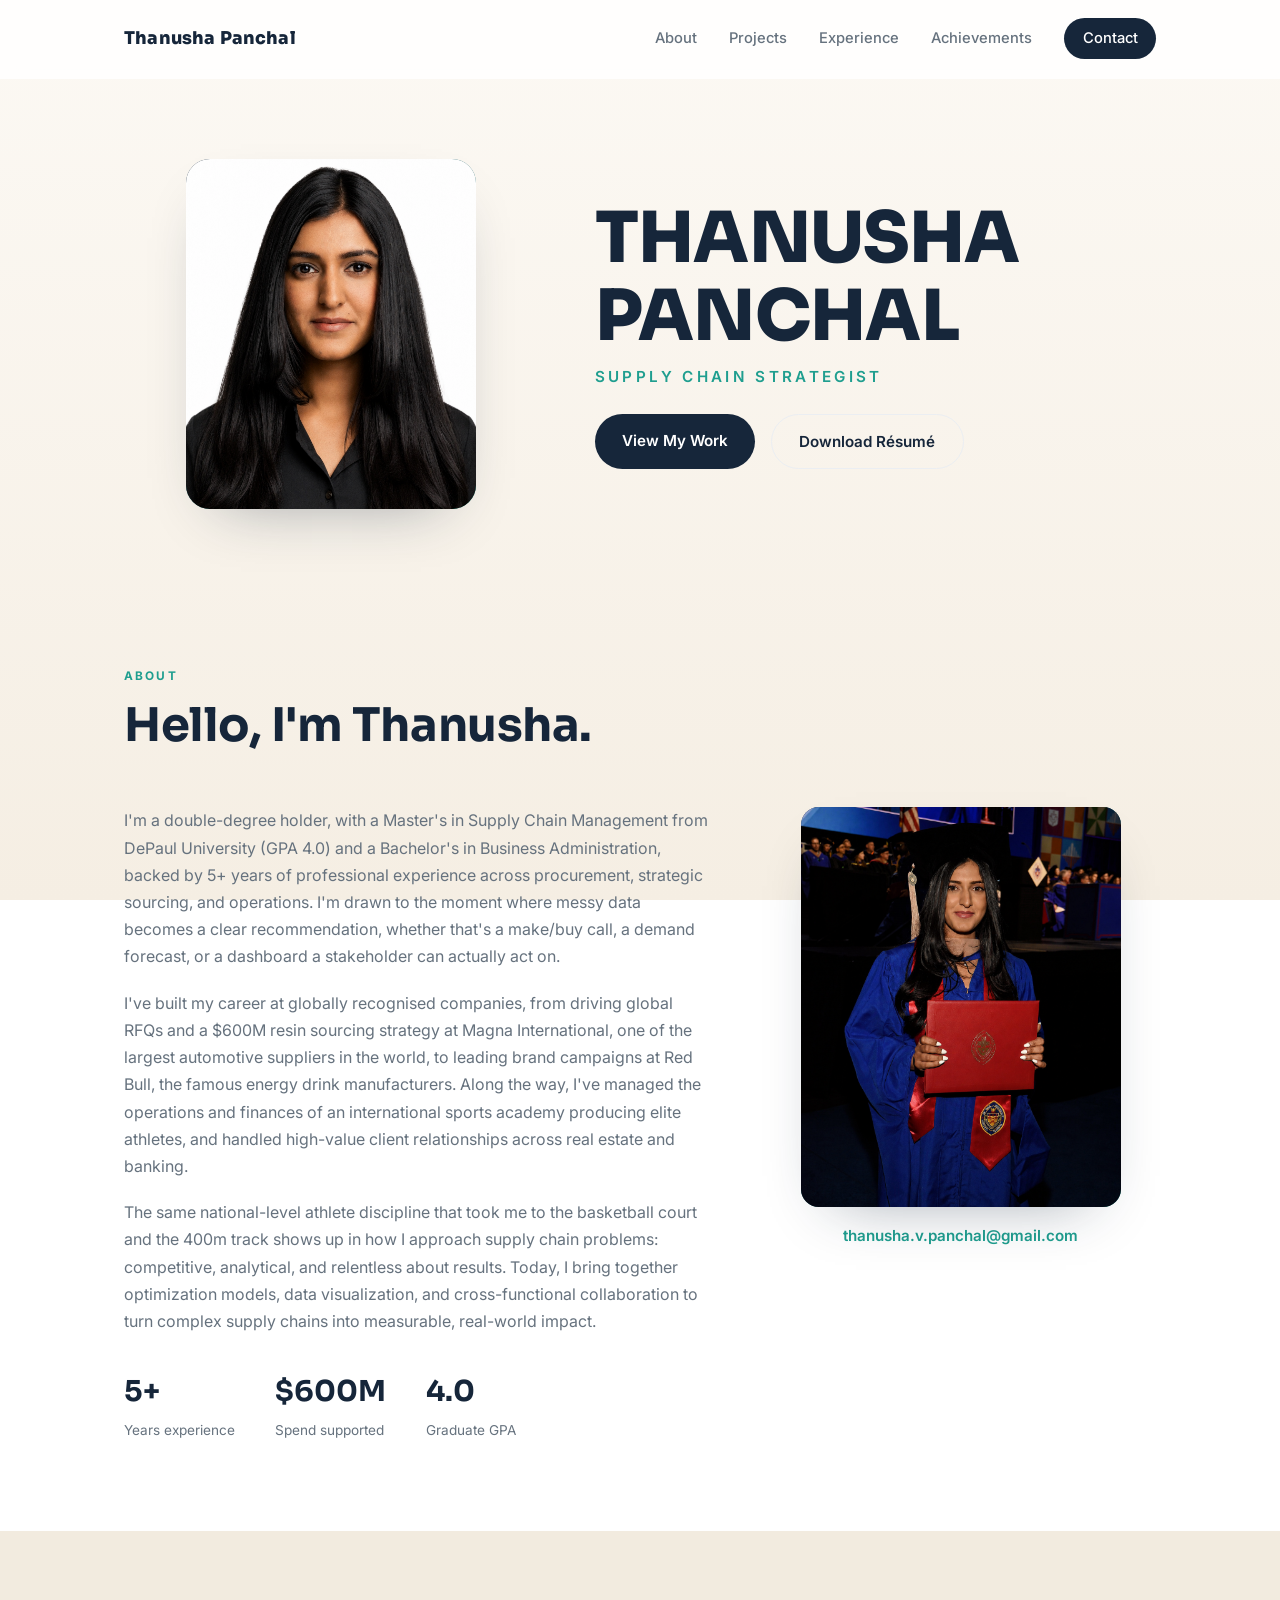
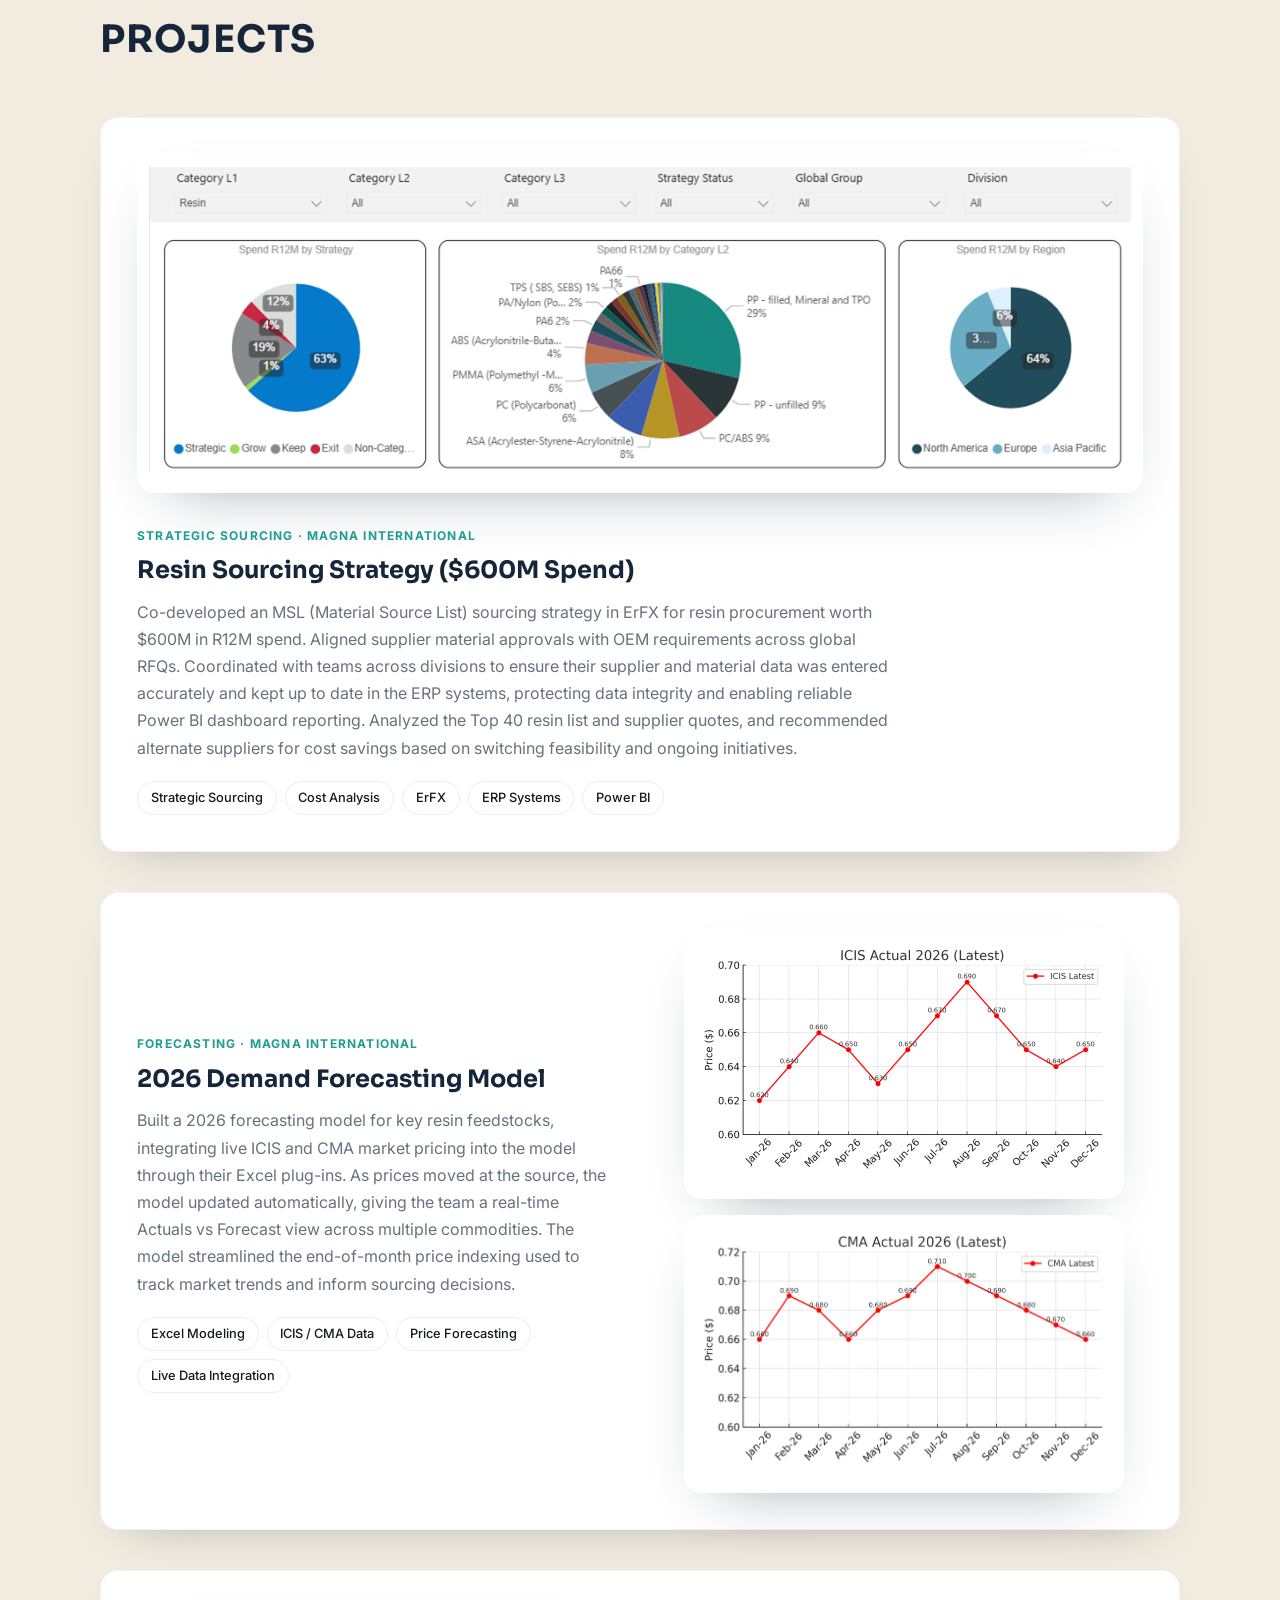
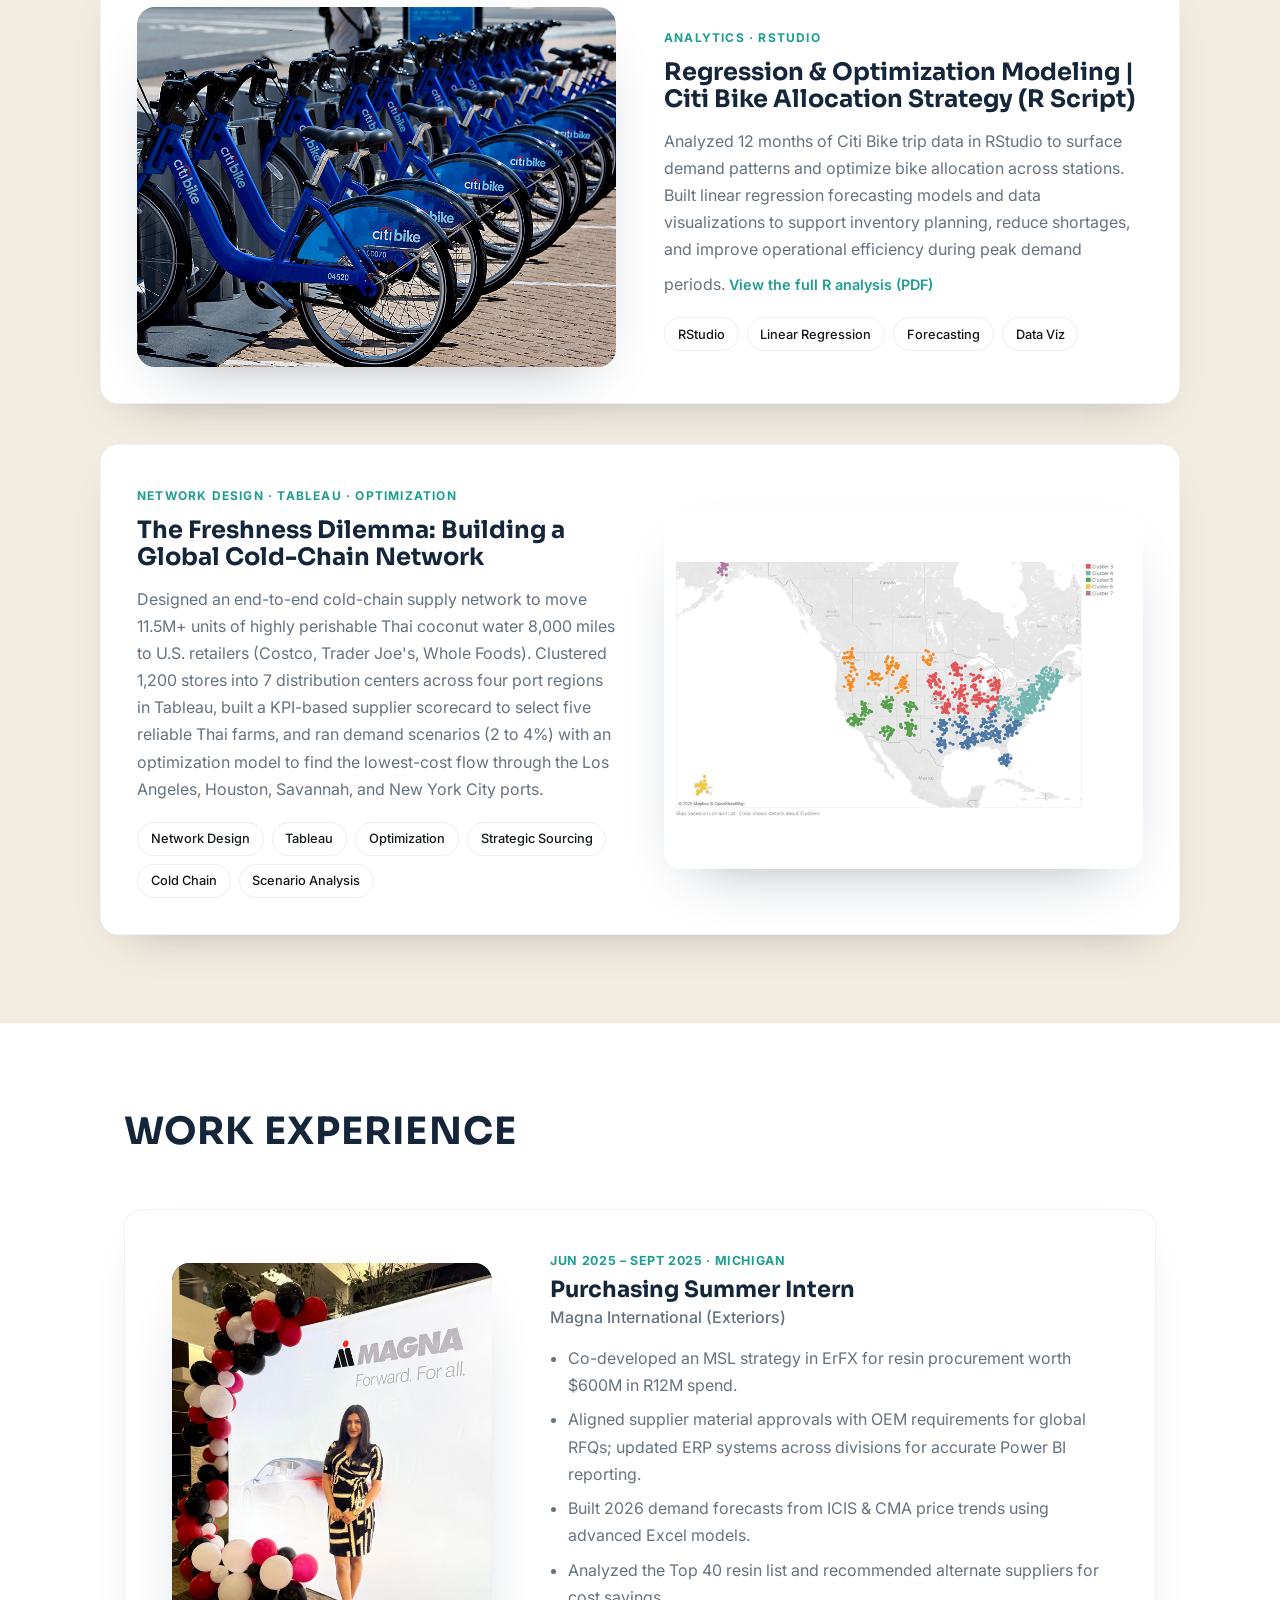
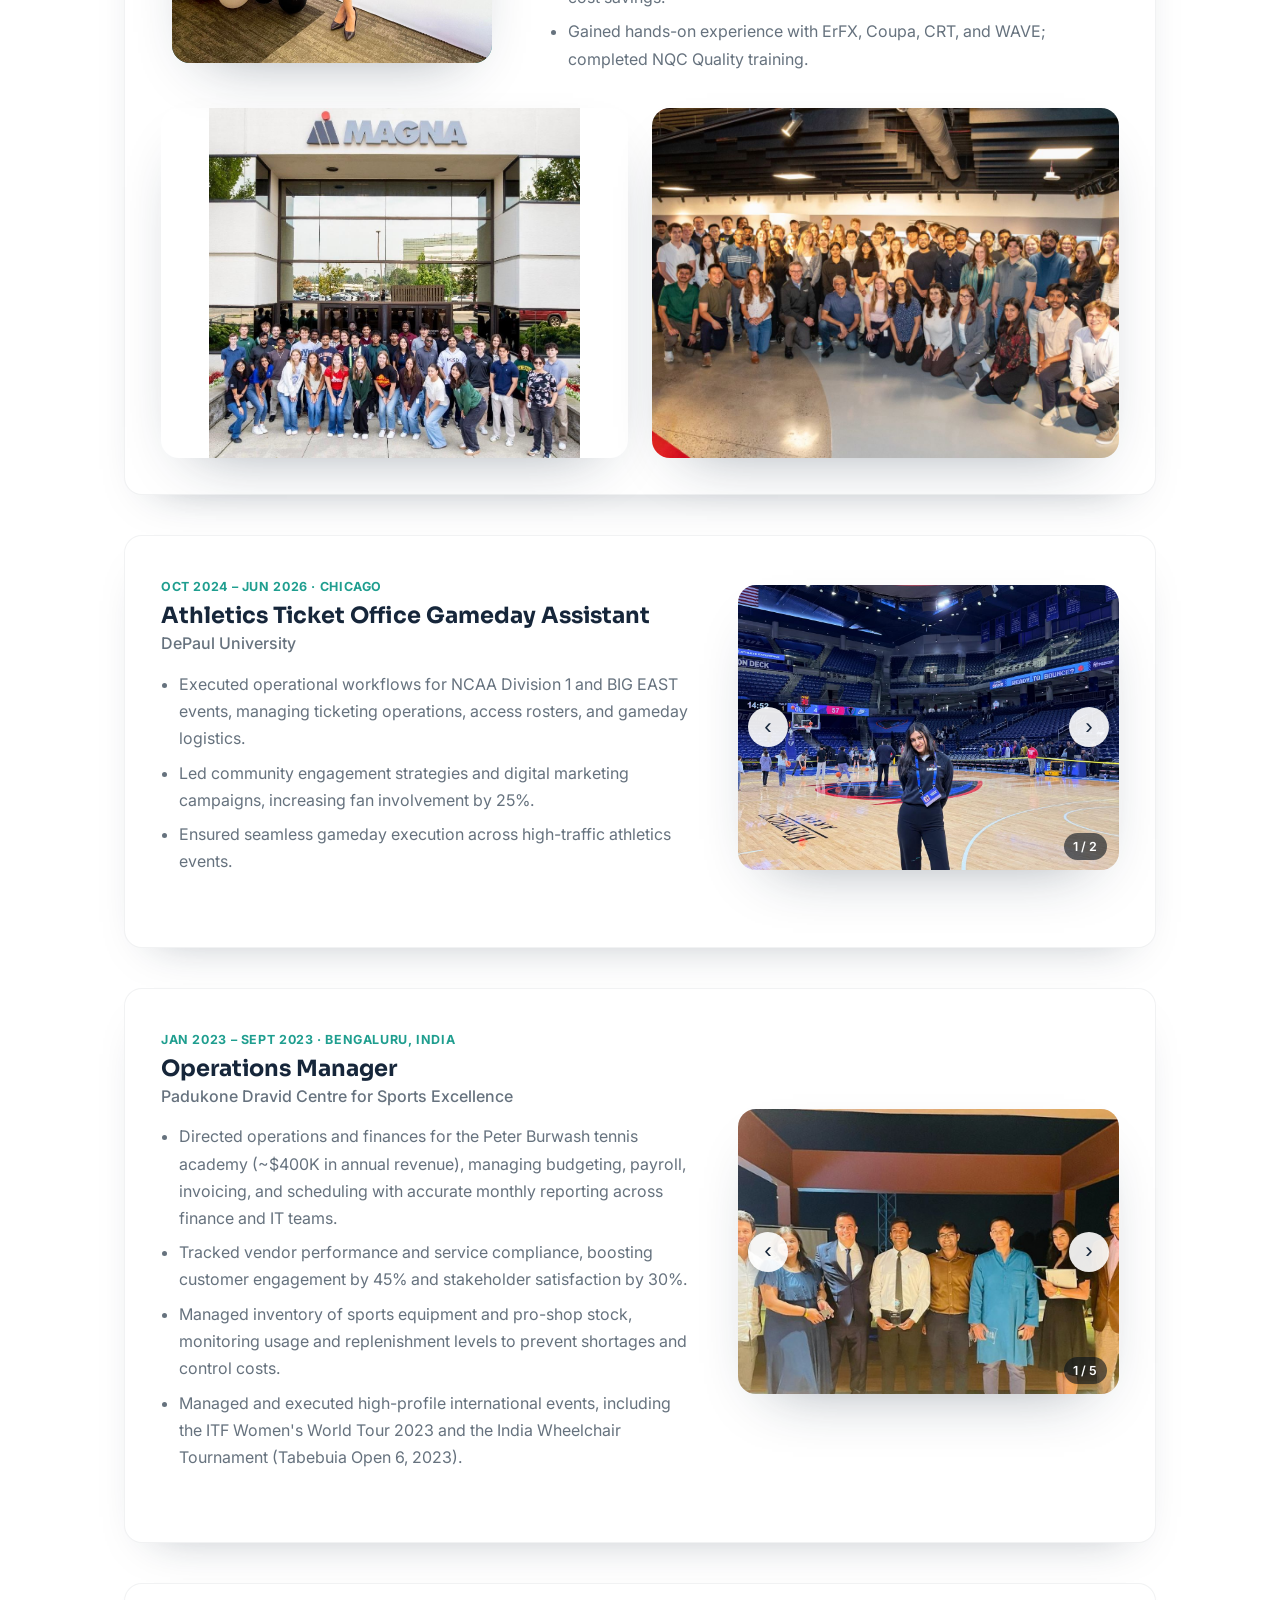
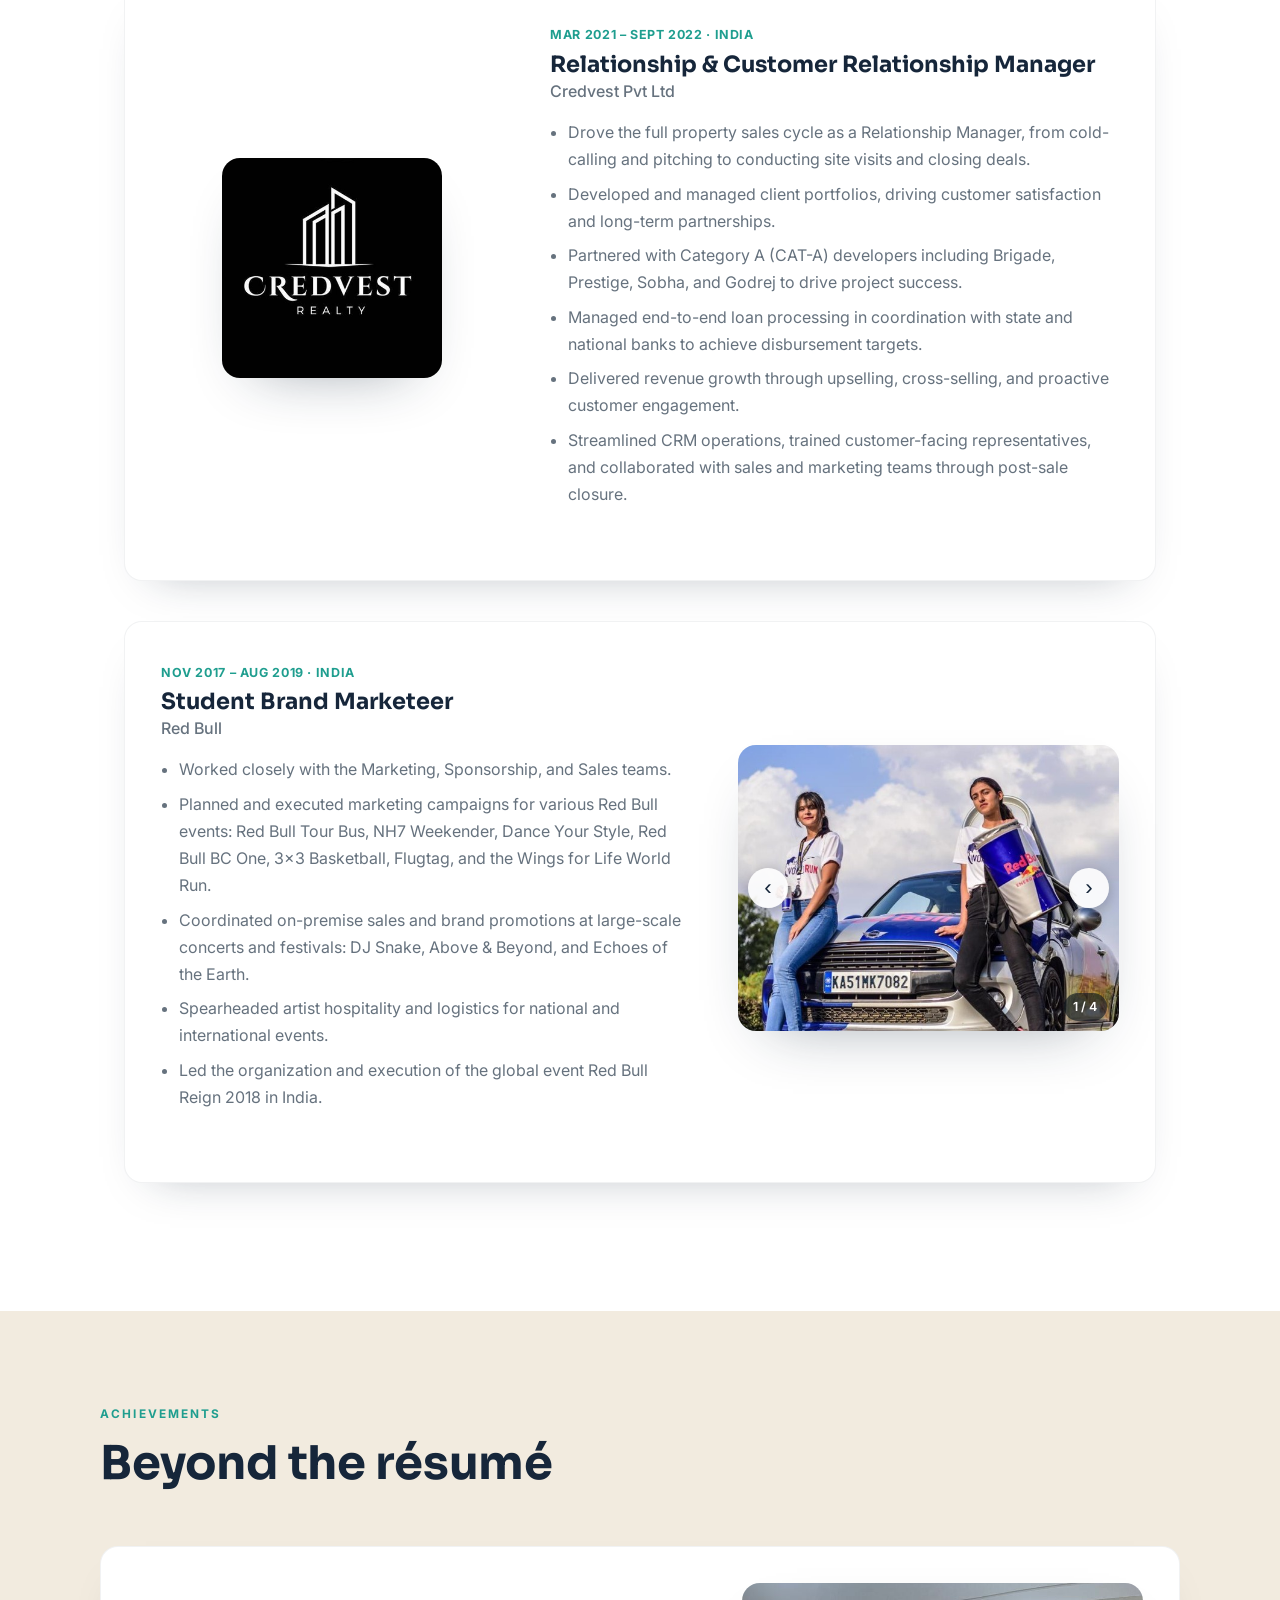
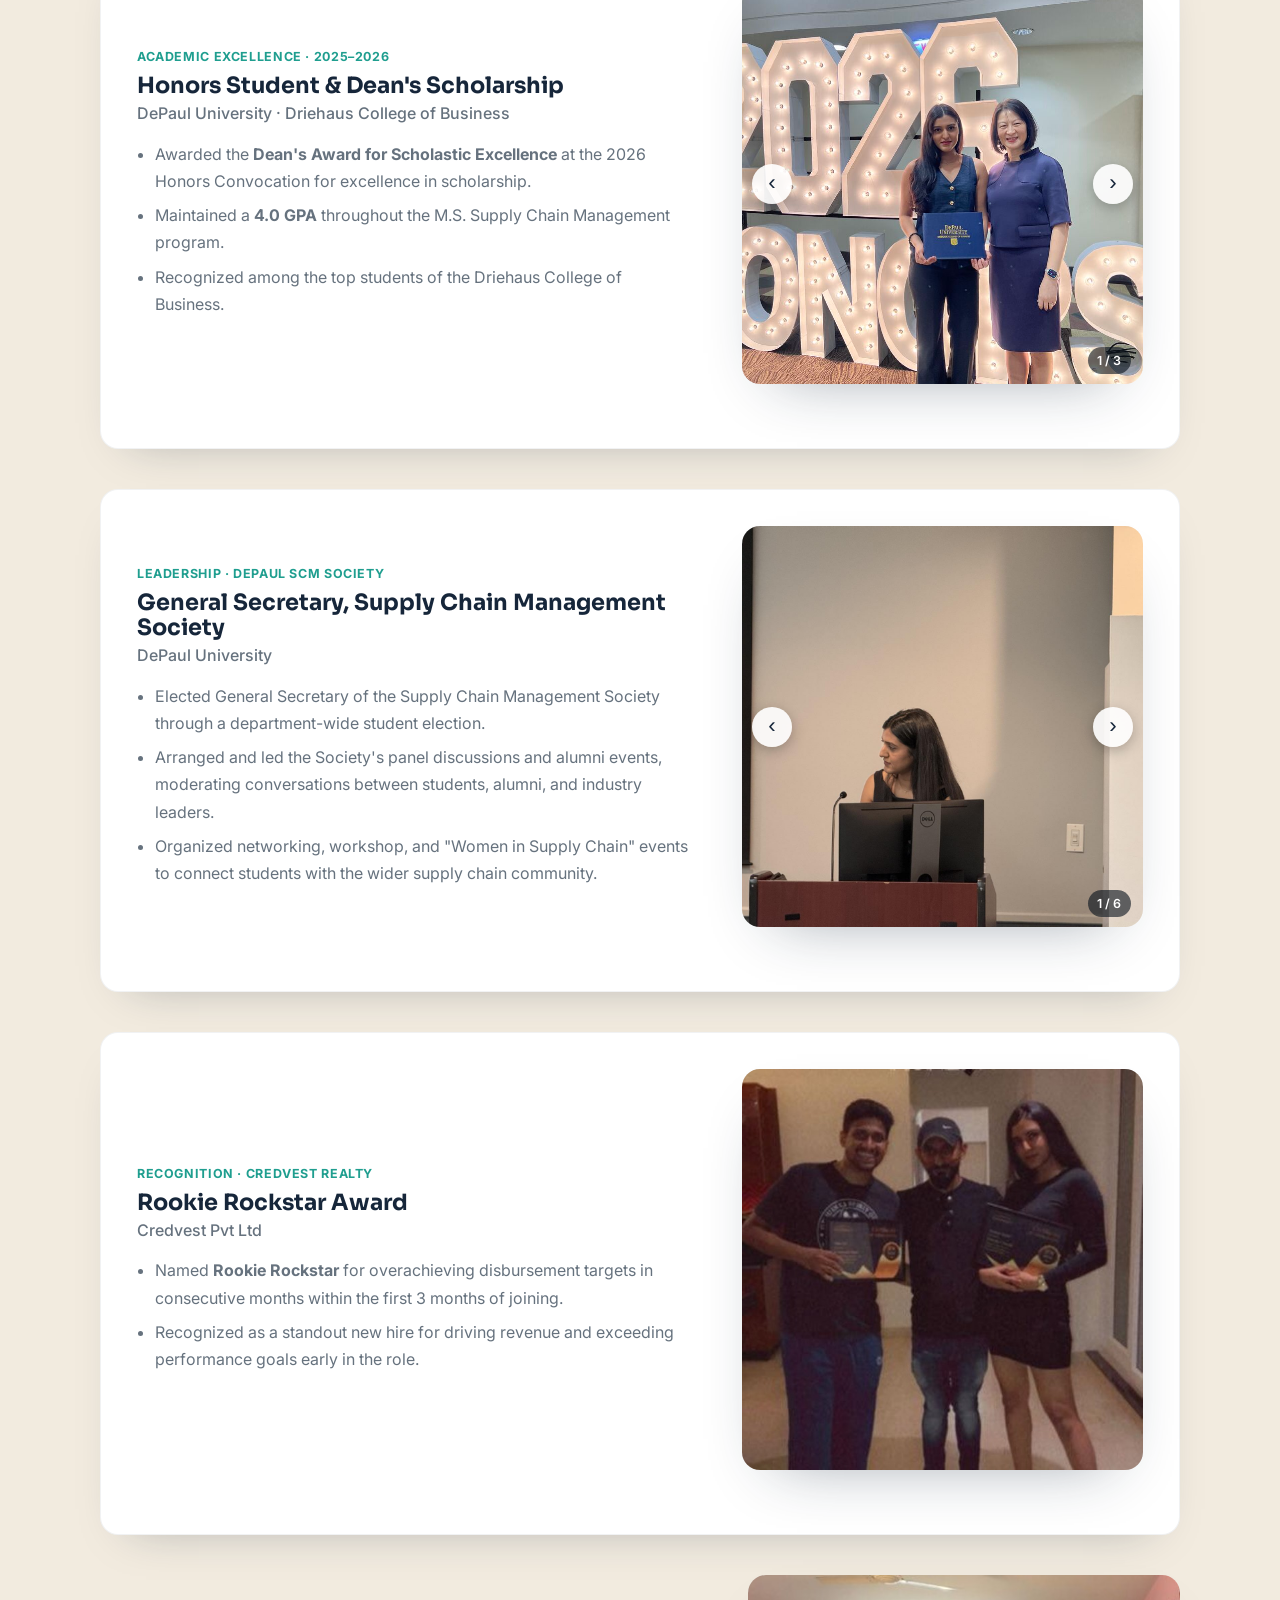
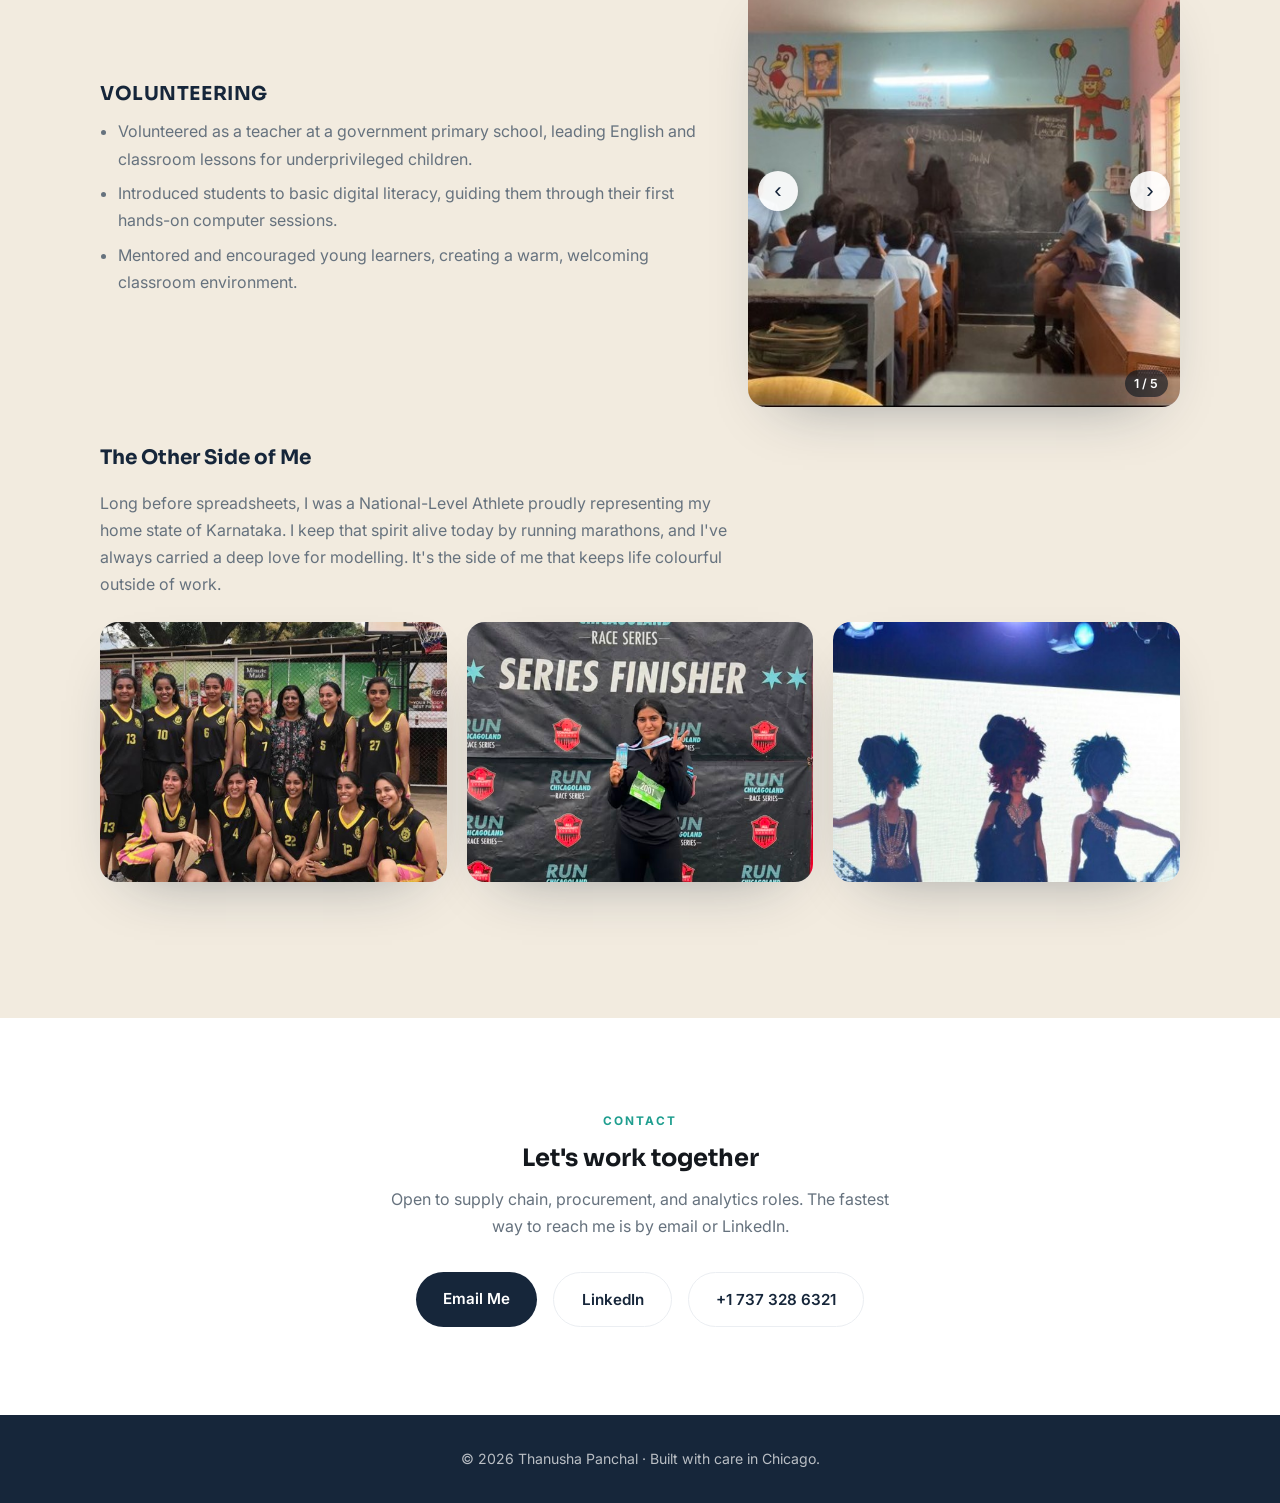
==== commit ffbc3200: "Rewrite About and experience copy; add photos and PDFs - About reframed as double-degree, globally r" ====
--- a/index.html
+++ b/index.html
@@ -51,11 +51,6 @@
         <div class="hero-text reveal">
           <h1>THANUSHA<br />PANCHAL</h1>
           <p class="tagline">Supply Chain Strategist</p>
-          <p class="hero-sub">
-            Turning data into sourcing decisions, sharper forecasts, and operational
-            excellence, most recently supporting $600M in resin procurement strategy
-            at Magna International.
-          </p>
           <div class="hero-actions">
             <a href="#projects" class="btn btn-primary">View My Work</a>
             <a href="assets/Thanusha-Panchal-Resume.pdf" class="btn btn-ghost" download>
@@ -87,23 +82,28 @@
         </div>
         <div class="about-text reveal">
           <p>
-            I'm a Master's in Supply Chain Management graduate from DePaul University
-            (GPA 4.0) with 5+ years of professional experience spanning procurement,
-            strategic sourcing, and operations. I'm drawn to the moment where messy
-            data becomes a clear recommendation, whether that's a make/buy call, a demand forecast,
-            or a dashboard a stakeholder can actually act on.
-          </p>
-          <p>
-            My path has been anything but linear: global RFQs and resin sourcing at
-            Magna International, leading operations and finances for an international
-            sports academy, and managing client relationships across real estate and
-            banking. The same national-level athlete discipline that took me to the
-            basketball court and the 400m track now shows up in how I approach supply
-            chain problems: competitive, analytical, and relentless about results.
-          </p>
-          <p>
-            I'm now looking for a role where I can apply optimization models, data
-            visualization, and cross-functional collaboration to drive measurable
+            I'm a double-degree holder, with a Master's in Supply Chain Management
+            from DePaul University (GPA 4.0) and a Bachelor's in Business
+            Administration, backed by 5+ years of professional experience across
+            procurement, strategic sourcing, and operations. I'm drawn to the moment
+            where messy data becomes a clear recommendation, whether that's a make/buy
+            call, a demand forecast, or a dashboard a stakeholder can actually act on.
+          </p>
+          <p>
+            I've built my career at globally recognised companies, from driving global
+            RFQs and a $600M resin sourcing strategy at Magna International, one of the
+            largest automotive suppliers in the world, to leading brand campaigns at
+            Red Bull, the famous energy drink manufacturers. Along the way, I've managed
+            the operations and finances of an international sports academy producing
+            elite athletes, and handled high-value client relationships across real
+            estate and banking.
+          </p>
+          <p>
+            The same national-level athlete discipline that took me to the basketball
+            court and the 400m track shows up in how I approach supply chain problems:
+            competitive, analytical, and relentless about results. Today, I bring
+            together optimization models, data visualization, and cross-functional
+            collaboration to turn complex supply chains into measurable, real-world
             impact.
           </p>
           <div class="about-stats">
@@ -135,12 +135,15 @@
           <p>
             Co-developed an MSL (Material Source List) sourcing strategy in ErFX for
             resin procurement worth $600M in R12M spend. Aligned supplier material
-            approvals with OEM requirements across global RFQs, analyzed the Top 40
-            resin list and supplier quotes, and recommended alternate suppliers for
-            cost savings based on switching feasibility and ongoing initiatives.
+            approvals with OEM requirements across global RFQs. Coordinated with teams
+            across divisions to ensure their supplier and material data was entered
+            accurately and kept up to date in the ERP systems, protecting data
+            integrity and enabling reliable Power BI dashboard reporting. Analyzed the
+            Top 40 resin list and supplier quotes, and recommended alternate suppliers
+            for cost savings based on switching feasibility and ongoing initiatives.
           </p>
           <ul class="tags">
-            <li>Strategic Sourcing</li><li>Cost Analysis</li><li>ErFX</li><li>Power BI</li>
+            <li>Strategic Sourcing</li><li>Cost Analysis</li><li>ErFX</li><li>ERP Systems</li><li>Power BI</li>
           </ul>
         </div>
       </article>
@@ -150,13 +153,15 @@
           <span class="project-tag">Forecasting · Magna International</span>
           <h3>2026 Demand Forecasting Model</h3>
           <p>
-            Built 2026 demand forecasts using ICIS and CMA price trends, integrating
-            live market data into Excel forecasting models with plug-ins, Pivot Tables,
-            VLOOKUP, and Index/Match. Updated ERP systems across divisions to enable
-            accurate, real-time Power BI dashboard reporting for sourcing decisions.
+            Built a 2026 forecasting model for key resin feedstocks, integrating live
+            ICIS and CMA market pricing into the model through their Excel plug-ins. As
+            prices moved at the source, the model updated automatically, giving the team
+            a real-time Actuals vs Forecast view across multiple commodities. The model
+            streamlined the end-of-month price indexing used to track market trends and
+            inform sourcing decisions.
           </p>
           <ul class="tags">
-            <li>Excel Modeling</li><li>ICIS / CMA Data</li><li>ERP</li><li>Power BI</li>
+            <li>Excel Modeling</li><li>ICIS / CMA Data</li><li>Price Forecasting</li><li>Live Data Integration</li>
           </ul>
         </div>
         <div class="project-media-stack">
@@ -306,12 +311,13 @@
       <div class="exp-feature reveal">
         <div class="exp-feature-top exp-top-textleft">
           <div class="exp-feature-text">
-            <span class="tl-date">Jan 2023 – Sept 2023 · India</span>
+            <span class="tl-date">Jan 2023 – Sept 2023 · Bengaluru, India</span>
             <h3>Operations Manager</h3>
-            <p class="tl-org">Peter Burwash International (PBI) Academy</p>
-            <ul>
-              <li>Directed academy operations and ~$400K in finances (budgeting, payroll, invoicing, and scheduling), with accurate monthly reporting across finance and IT teams.</li>
-              <li>Tracked vendor performance and service compliance, boosting customer engagement 45% and stakeholder satisfaction 30%.</li>
+            <p class="tl-org">Padukone Dravid Centre for Sports Excellence</p>
+            <ul>
+              <li>Directed operations and finances for the Peter Burwash tennis academy (~$400K in annual revenue), managing budgeting, payroll, invoicing, and scheduling with accurate monthly reporting across finance and IT teams.</li>
+              <li>Tracked vendor performance and service compliance, boosting customer engagement by 45% and stakeholder satisfaction by 30%.</li>
+              <li>Managed inventory of sports equipment and pro-shop stock, monitoring usage and replenishment levels to prevent shortages and control costs.</li>
               <li>Managed and executed high-profile international events, including the ITF Women's World Tour 2023 and the India Wheelchair Tournament (Tabebuia Open 6, 2023).</li>
             </ul>
           </div>
@@ -343,9 +349,12 @@
             <h3>Relationship &amp; Customer Relationship Manager</h3>
             <p class="tl-org">Credvest Pvt Ltd</p>
             <ul>
-              <li>Managed client portfolios with CAT-A developers (Brigade, Prestige, Sobha, Godrej), coordinating across sales, operations, and banking divisions.</li>
-              <li>Oversaw end-to-end loan processes with state and national banks to hit disbursement targets and drive revenue growth.</li>
-              <li>Streamlined CRM operations and trained representatives, improving data accuracy and operational efficiency.</li>
+              <li>Drove the full property sales cycle as a Relationship Manager, from cold-calling and pitching to conducting site visits and closing deals.</li>
+              <li>Developed and managed client portfolios, driving customer satisfaction and long-term partnerships.</li>
+              <li>Partnered with Category A (CAT-A) developers including Brigade, Prestige, Sobha, and Godrej to drive project success.</li>
+              <li>Managed end-to-end loan processing in coordination with state and national banks to achieve disbursement targets.</li>
+              <li>Delivered revenue growth through upselling, cross-selling, and proactive customer engagement.</li>
+              <li>Streamlined CRM operations, trained customer-facing representatives, and collaborated with sales and marketing teams through post-sale closure.</li>
             </ul>
           </div>
         </div>
@@ -359,18 +368,21 @@
             <h3>Student Brand Marketeer</h3>
             <p class="tl-org">Red Bull</p>
             <ul>
-              <li>Planned and executed marketing campaigns across Red Bull events with the marketing, sponsorship, and sales teams.</li>
-              <li>Conducted market research to track brand performance and audience engagement.</li>
-              <li>Led execution of the global event Red Bull Reign 2018 in India.</li>
+              <li>Worked closely with the Marketing, Sponsorship, and Sales teams.</li>
+              <li>Planned and executed marketing campaigns for various Red Bull events: Red Bull Tour Bus, NH7 Weekender, Dance Your Style, Red Bull BC One, 3x3 Basketball, Flugtag, and the Wings for Life World Run.</li>
+              <li>Coordinated on-premise sales and brand promotions at large-scale concerts and festivals: DJ Snake, Above &amp; Beyond, and Echoes of the Earth.</li>
+              <li>Spearheaded artist hospitality and logistics for national and international events.</li>
+              <li>Led the organization and execution of the global event Red Bull Reign 2018 in India.</li>
             </ul>
           </div>
           <div class="slideshow">
             <img class="active" src="assets/images/redbull-2.jpg" alt="Red Bull brand activation by the car" />
             <img src="assets/images/redbull-1.jpg" alt="Wings for Life World Run team" />
             <img src="assets/images/redbull-3.jpg" alt="Team Bengaluru at a Red Bull event" />
+            <img src="assets/images/redbull-4.jpg" alt="Red Bull activation at a live concert" />
             <button class="slideshow-arrow slideshow-prev" aria-label="Previous">&#8249;</button>
             <button class="slideshow-arrow slideshow-next" aria-label="Next">&#8250;</button>
-            <div class="slideshow-count"><span class="slideshow-current">1</span> / 3</div>
+            <div class="slideshow-count"><span class="slideshow-current">1</span> / 4</div>
           </div>
         </div>
       </div>
@@ -420,16 +432,15 @@
             </ul>
           </div>
           <div class="slideshow ach-slideshow">
-            <img class="active" src="assets/images/gensec-1.jpg" alt="Hosting the Supply Chain Alumni Event" />
+            <img class="active" src="assets/images/gensec-7.jpg" alt="Speaking at the podium" />
             <img src="assets/images/gensec-2.jpg" alt="Leading an alumni panel discussion" />
             <img src="assets/images/gensec-3.jpg" alt="SCM Society booth with the DePaul mascot" />
             <img src="assets/images/gensec-4.jpg" alt="Women in Supply Chain event" />
             <img src="assets/images/gensec-5.jpg" alt="SCM Society team on a Chicago rooftop" />
             <img src="assets/images/gensec-6.jpg" alt="With fellow SCM Society members" />
-            <img src="assets/images/gensec-7.jpg" alt="Speaking at the podium" />
             <button class="slideshow-arrow slideshow-prev" aria-label="Previous">&#8249;</button>
             <button class="slideshow-arrow slideshow-next" aria-label="Next">&#8250;</button>
-            <div class="slideshow-count"><span class="slideshow-current">1</span> / 7</div>
+            <div class="slideshow-count"><span class="slideshow-current">1</span> / 6</div>
           </div>
         </div>
       </div>
@@ -493,7 +504,7 @@
             <img src="assets/images/extra-2.jpg" alt="Run Chicagoland Race Series finisher" onerror="this.style.display='none';this.parentNode.classList.add('gallery-placeholder');this.parentNode.setAttribute('data-label','Add extra-2.jpg');" />
           </div>
           <div class="exp-gallery-item">
-            <img src="assets/images/extra-3.png" alt="Modelling" onerror="this.style.display='none';this.parentNode.classList.add('gallery-placeholder');this.parentNode.setAttribute('data-label','Add extra-3.png');" />
+            <img src="assets/images/extra-3.jpg" alt="Modelling on the runway" onerror="this.style.display='none';this.parentNode.classList.add('gallery-placeholder');this.parentNode.setAttribute('data-label','Add extra-3.jpg');" />
           </div>
         </div>
       </div>
--- a/css/styles.css
+++ b/css/styles.css
@@ -813,3 +813,28 @@
   }
   .nav-links.open { transform: none; opacity: 1; pointer-events: auto; }
 }
+
+/* ===== Print / PDF export ===== */
+@media print {
+  * { -webkit-print-color-adjust: exact !important; print-color-adjust: exact !important; }
+  @page { margin: 12mm; }
+  body { background: #fff !important; }
+  .navbar { position: static !important; background: #fff !important; box-shadow: none !important; border: none !important; }
+  .nav-toggle, .slideshow-arrow, .carousel-arrow, .slideshow-count { display: none !important; }
+  .hero { background: #fff !important; }
+  /* show all scroll-reveal content */
+  .reveal { opacity: 1 !important; transform: none !important; }
+  /* keep cards/photos from splitting across pages */
+  .project, .exp-feature, .skill-card, .ach-card, .stat, .recognitions, .extra,
+  .exp-gallery-item, .carousel-item, .polaroid, .exp-logo, .about-highlights li {
+    break-inside: avoid; page-break-inside: avoid;
+  }
+  /* let the carousel show every photo instead of a single row */
+  .carousel-track { overflow: visible !important; flex-wrap: wrap !important; }
+  /* lighten heavy shadows for a clean print */
+  .project, .exp-feature, .stat, .skill-card, .slideshow, .exp-gallery-item,
+  .carousel-item, .project-media, .portrait-frame, .photo-frame, .exp-logo img {
+    box-shadow: none !important;
+  }
+  a { color: var(--navy) !important; text-decoration: none; }
+}
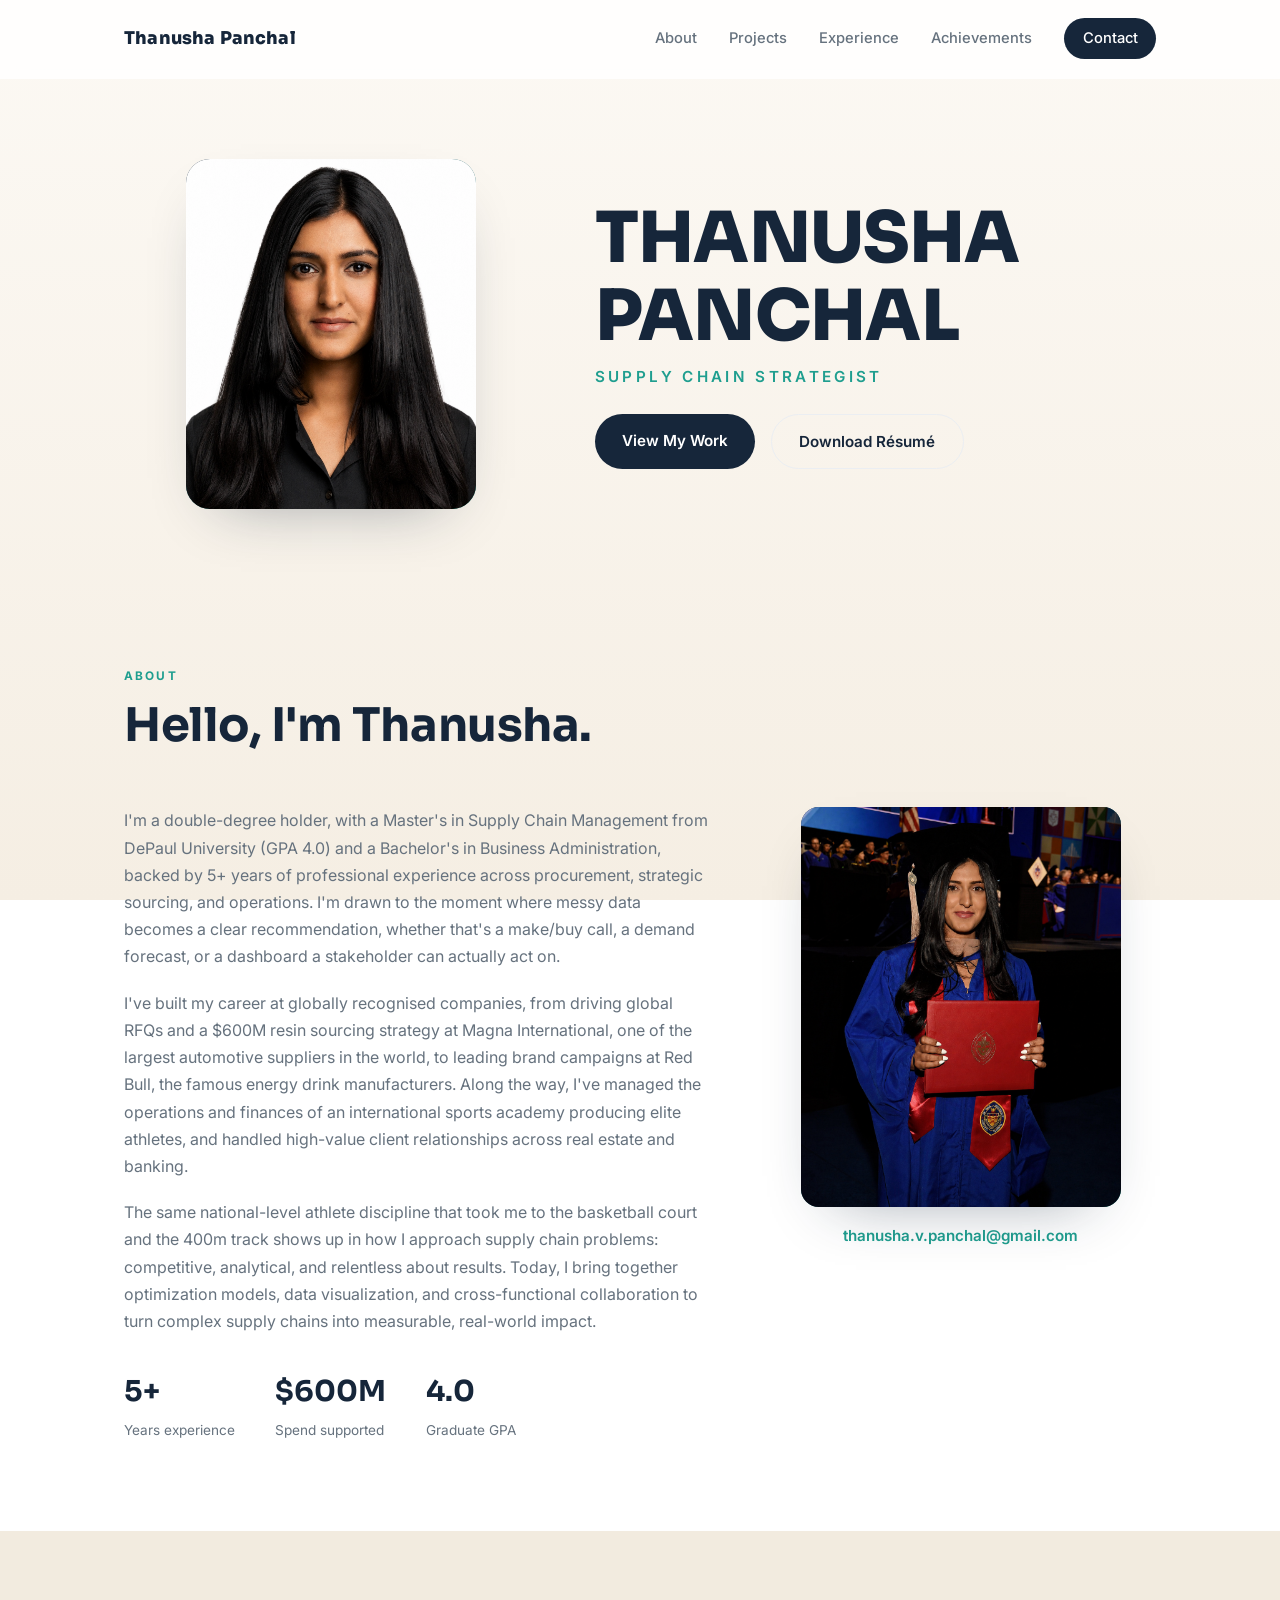
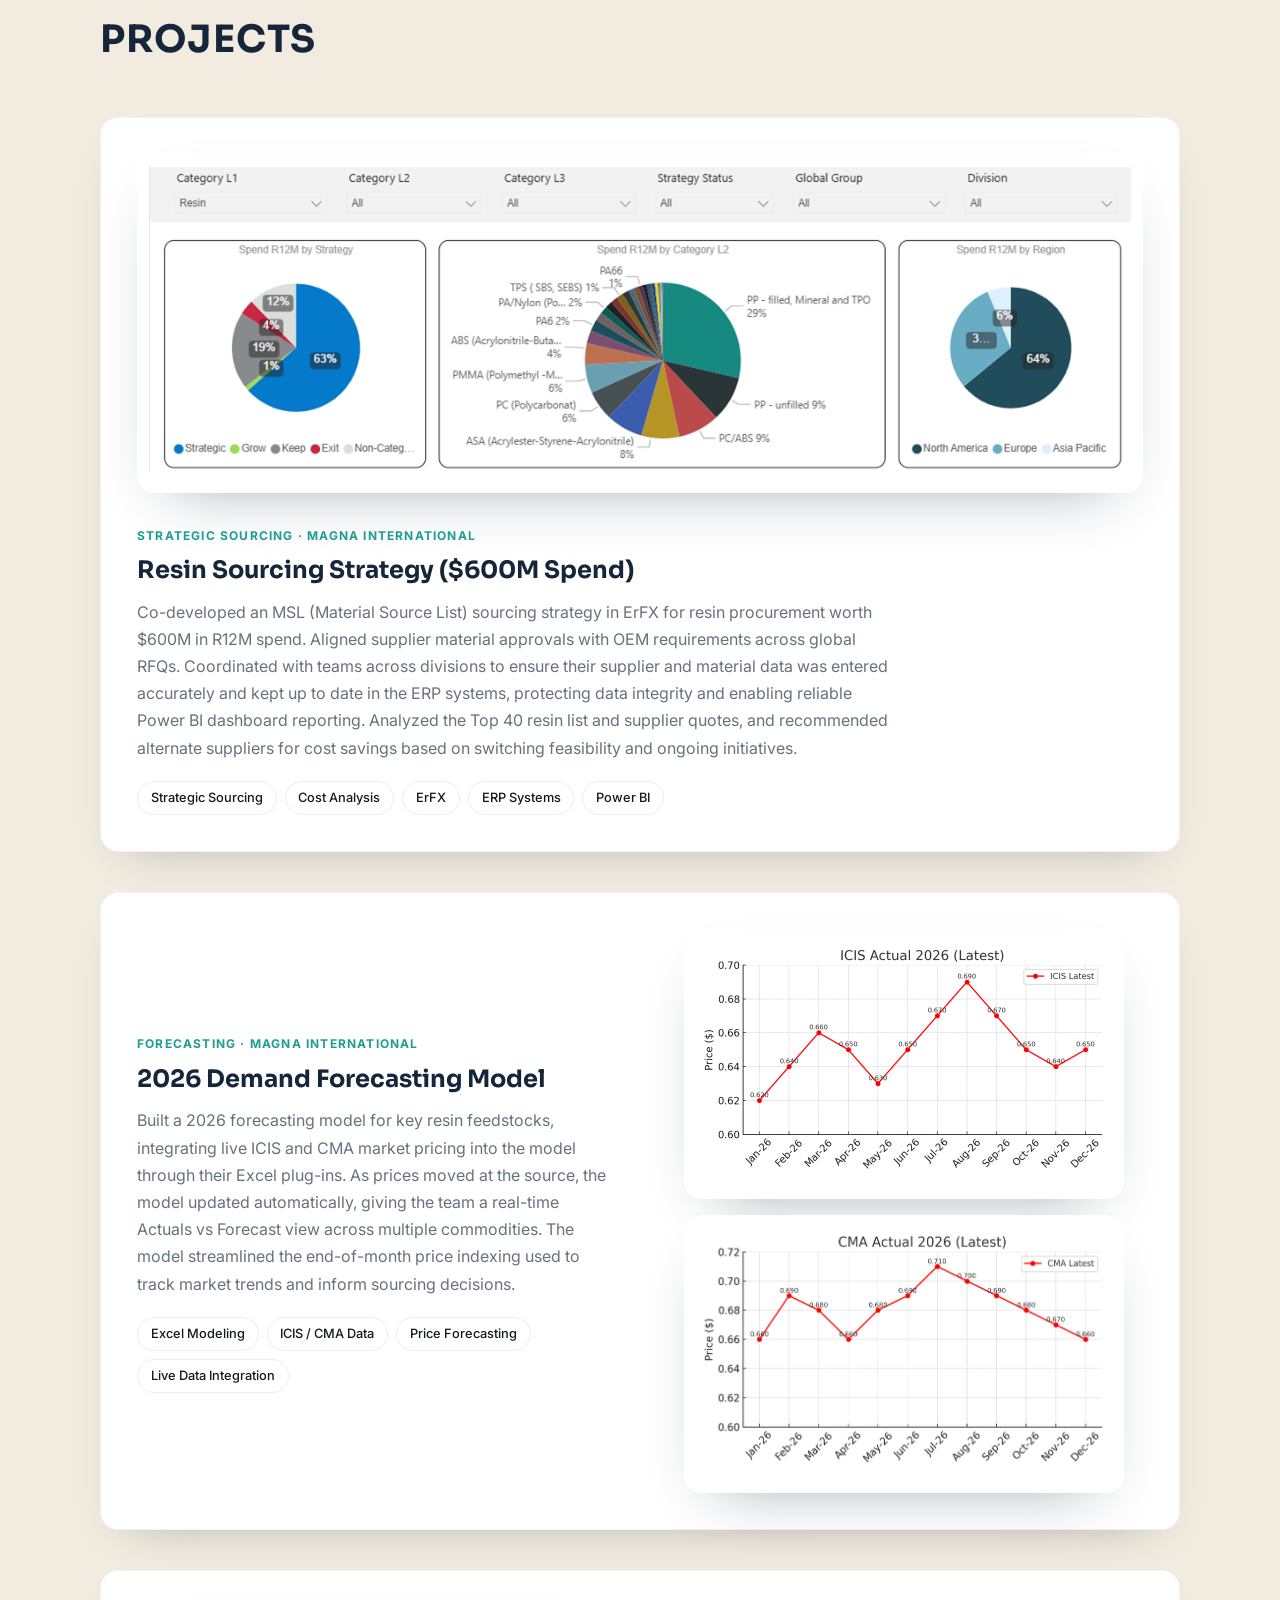
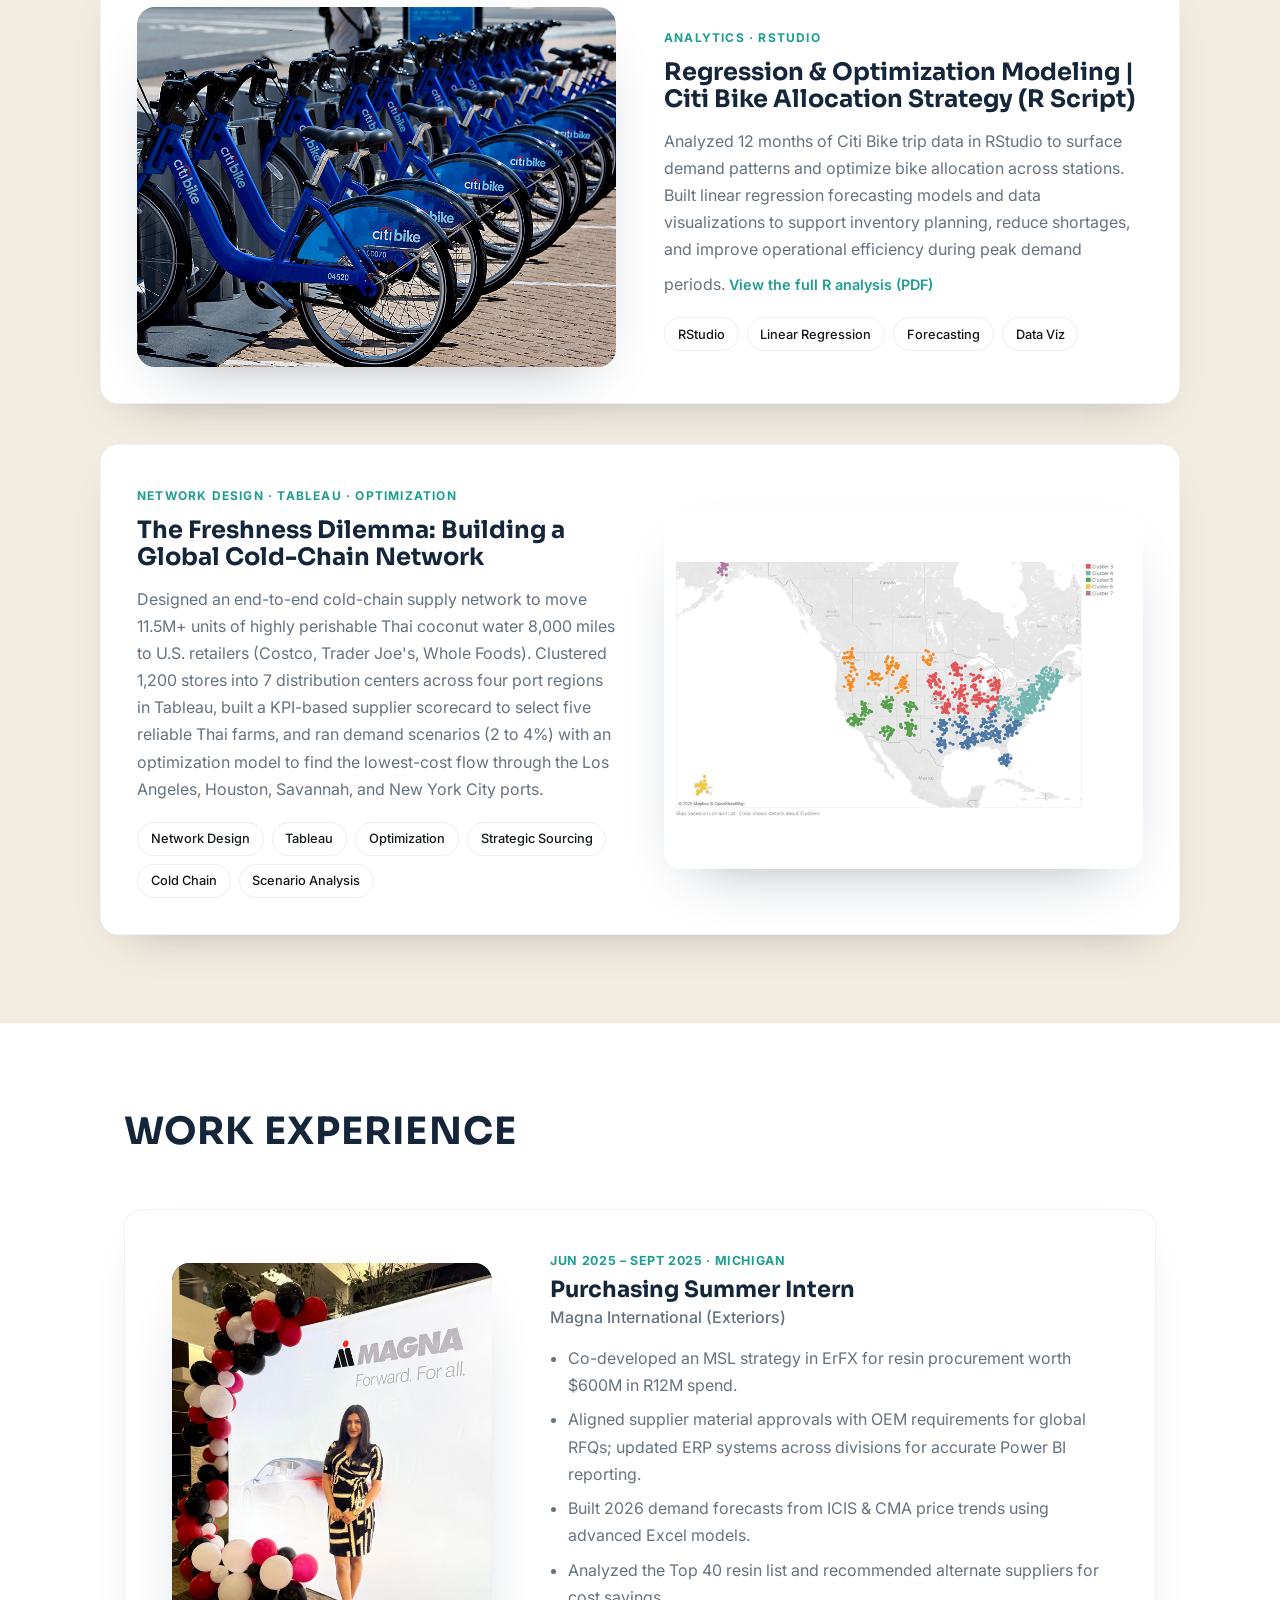
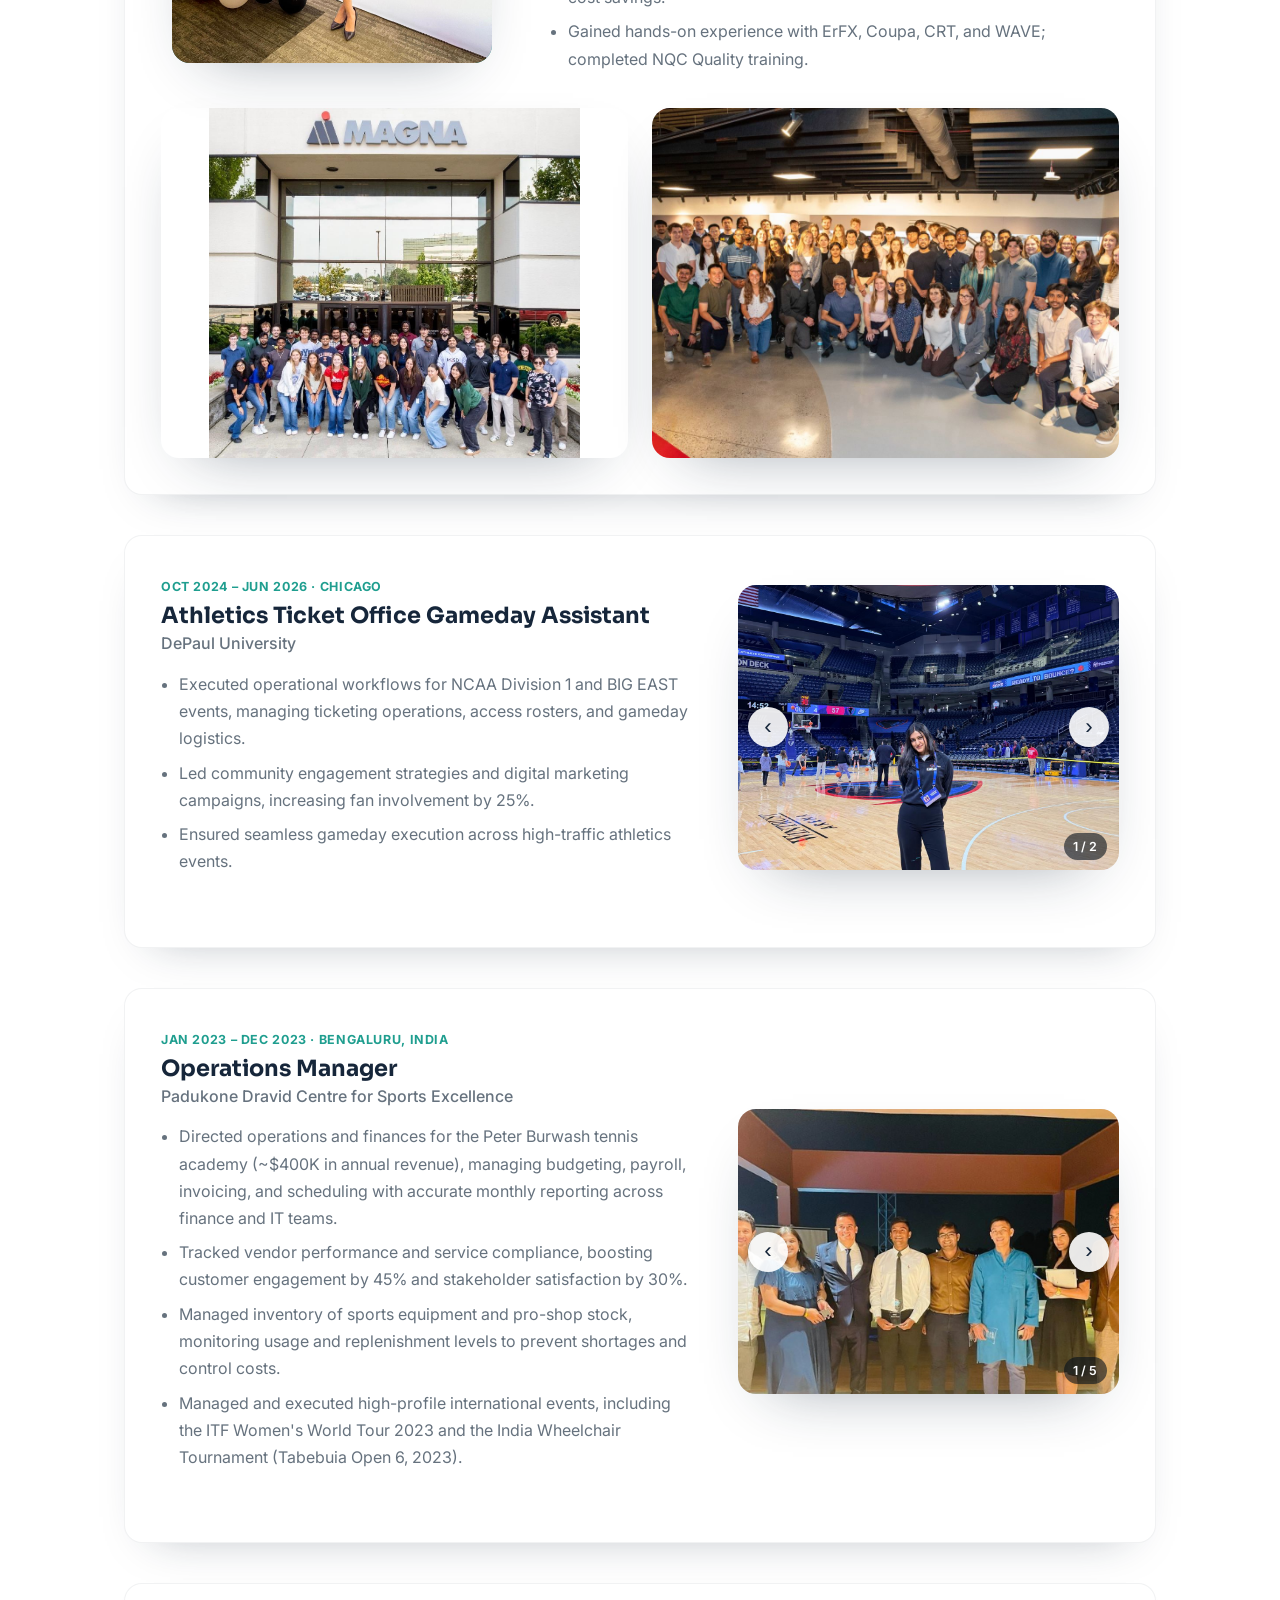
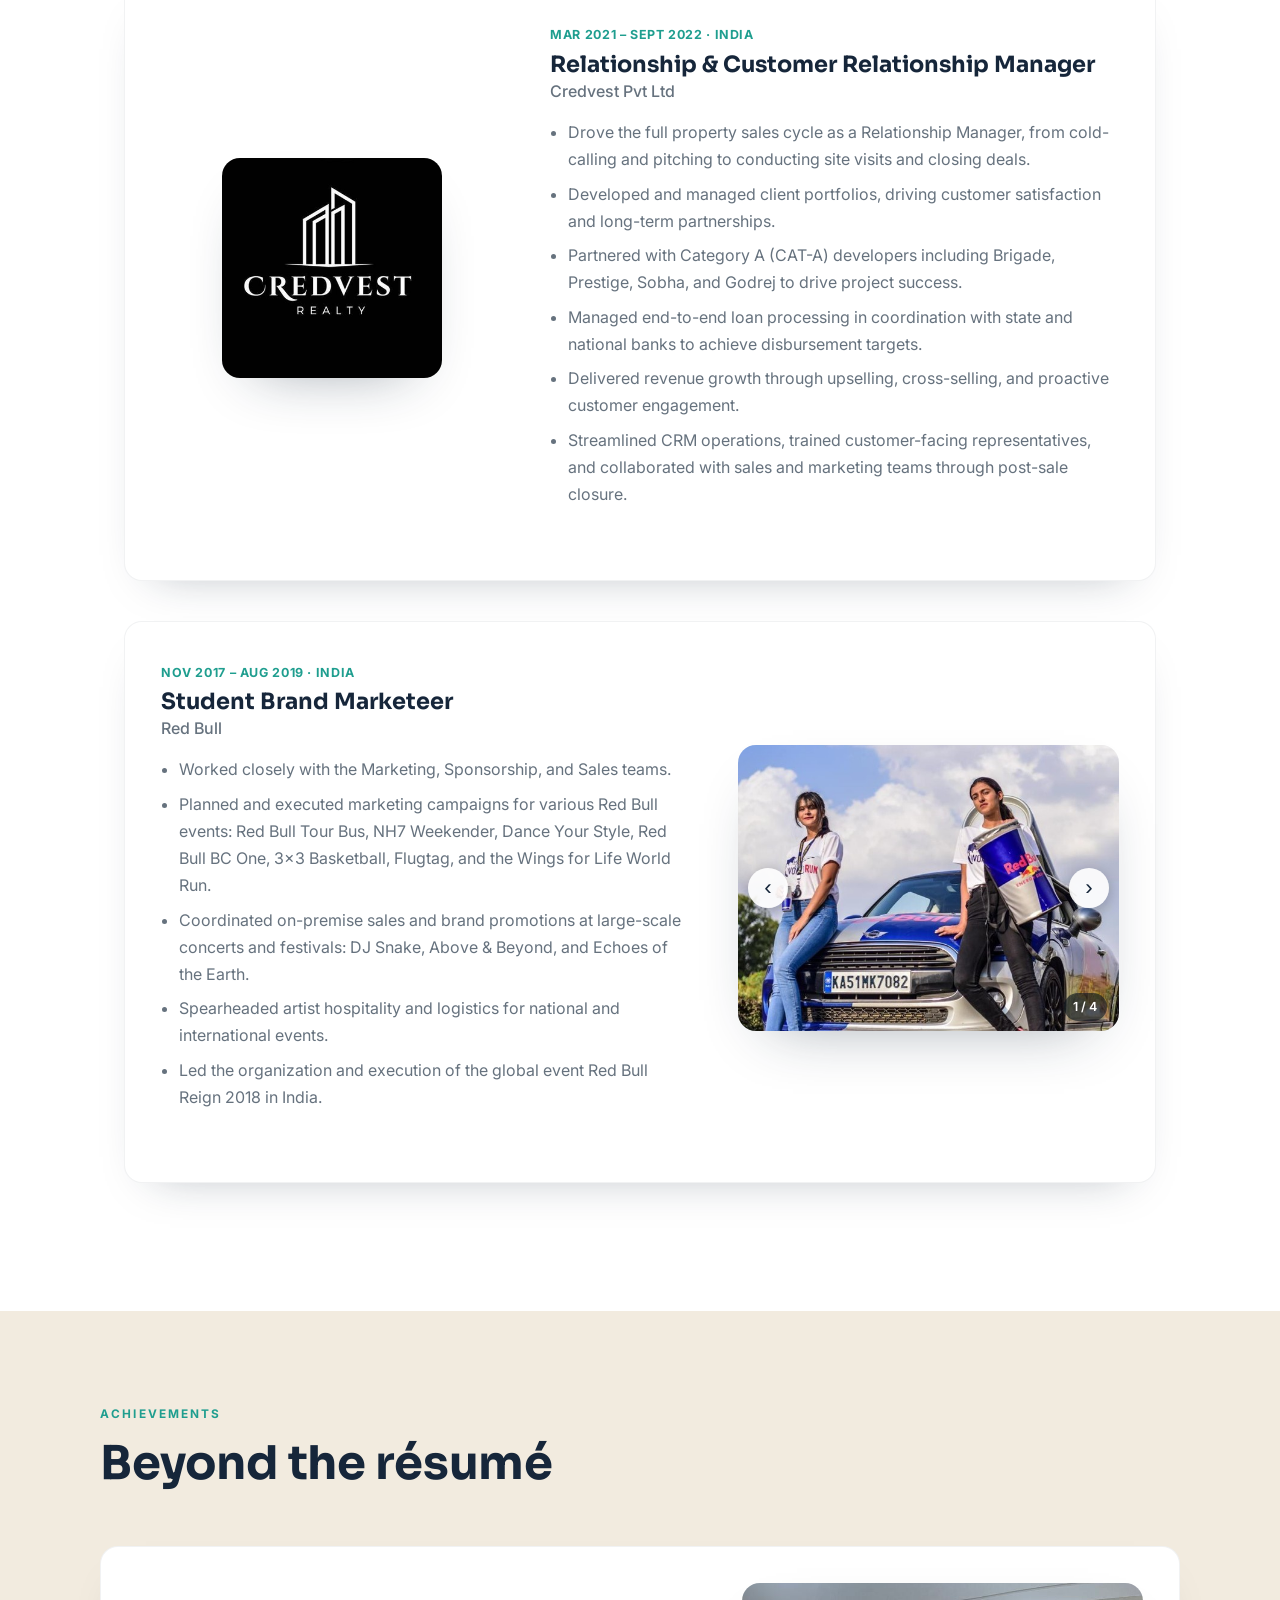
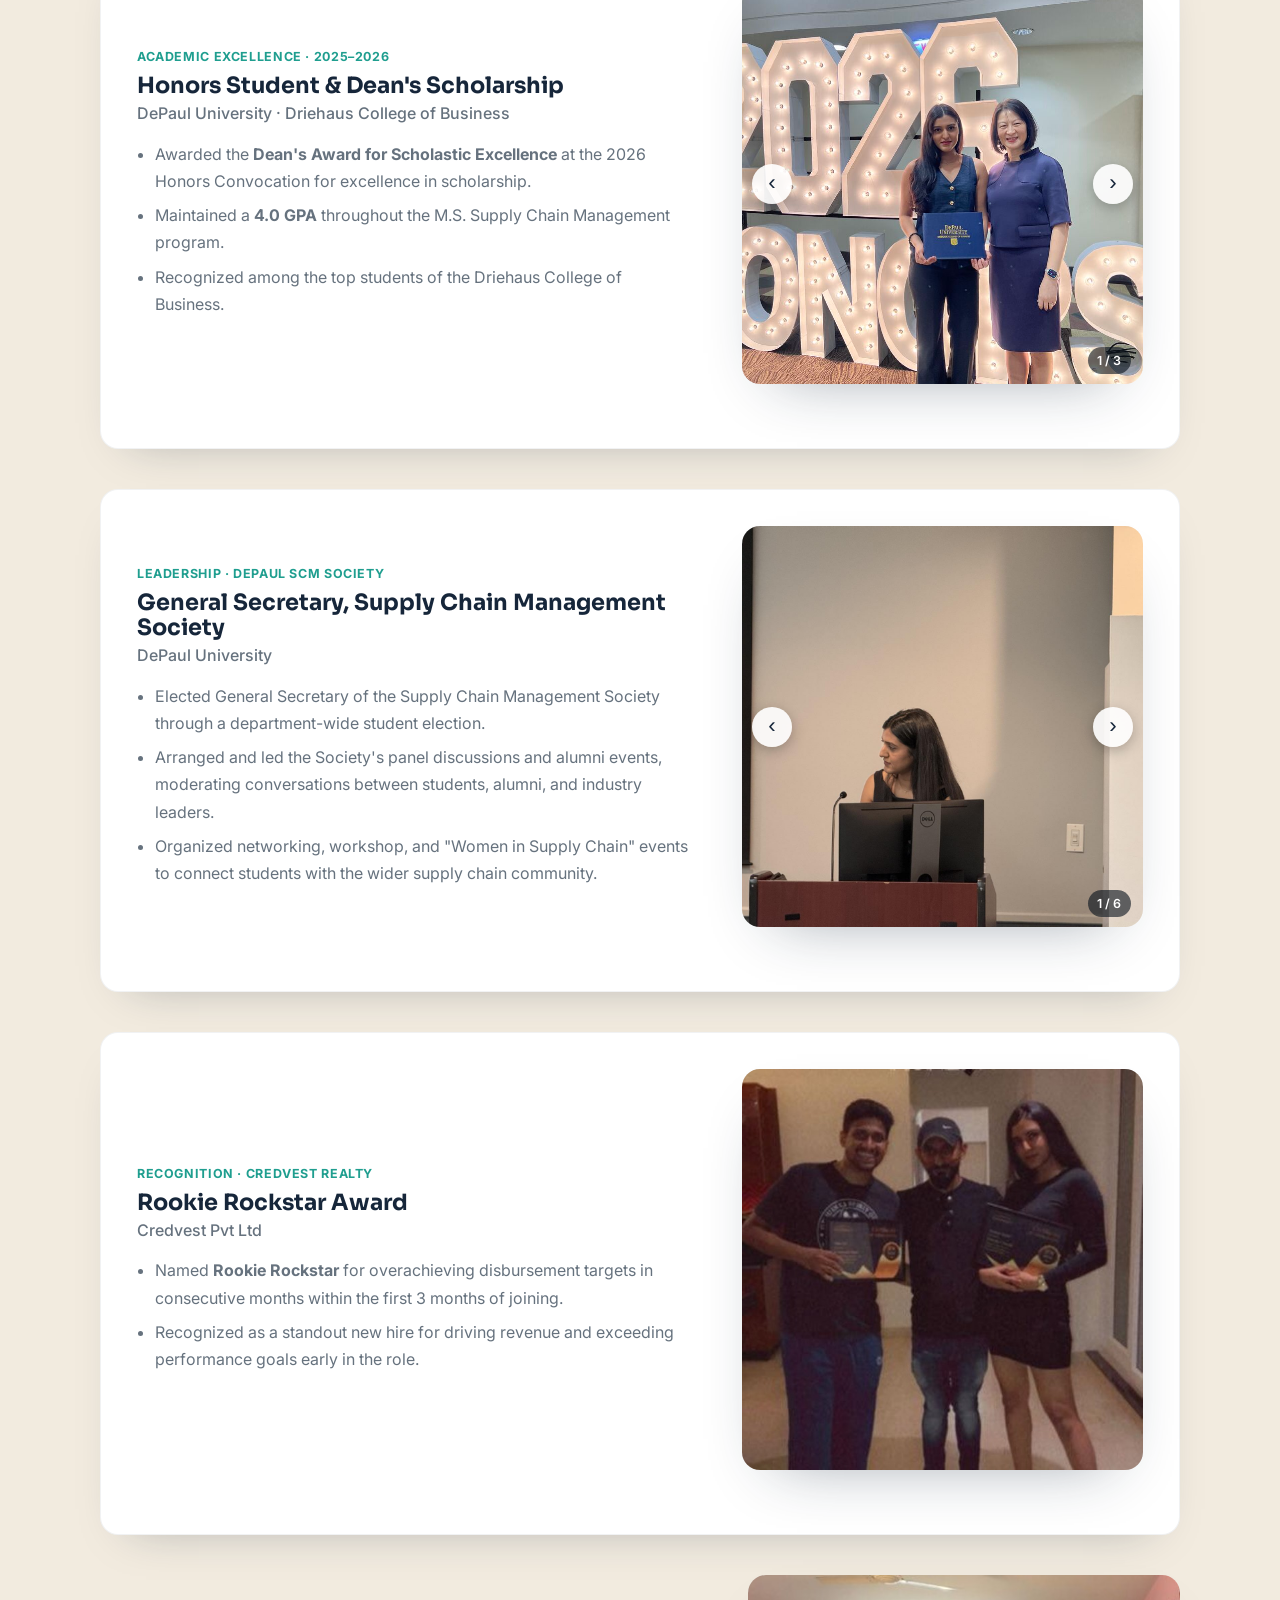
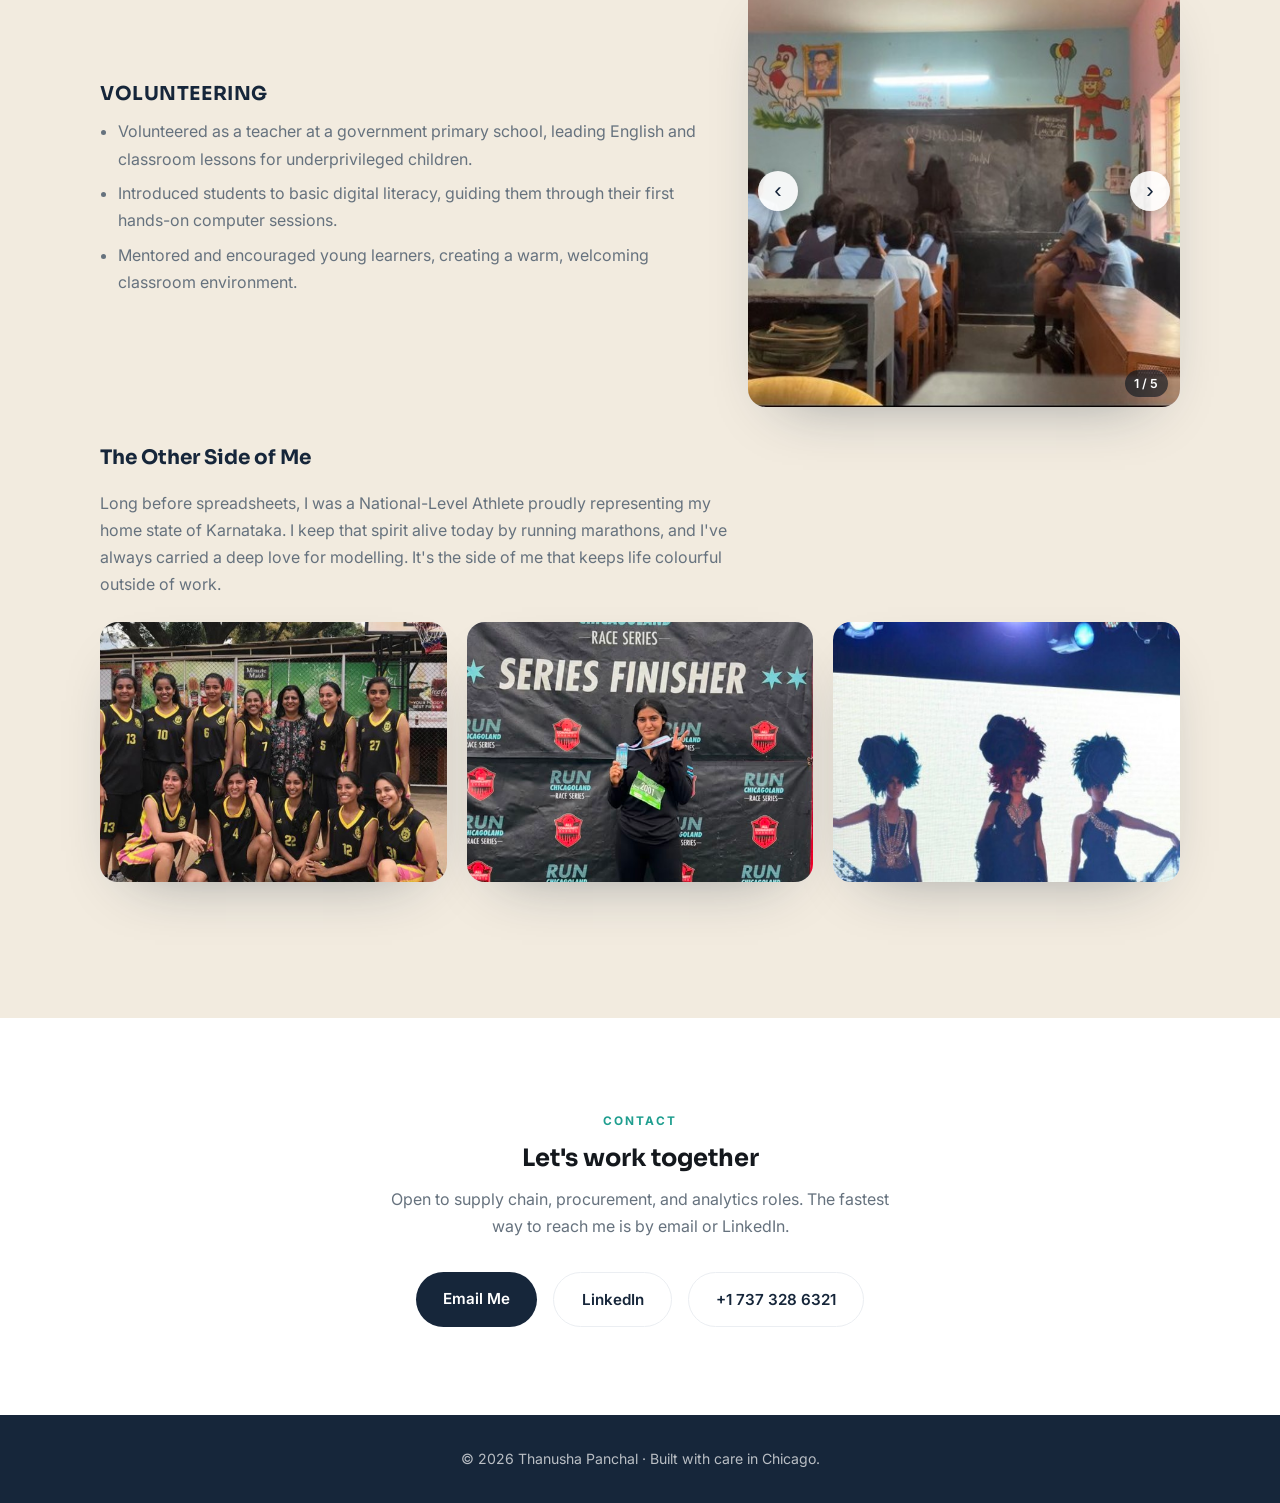
==== commit ac186b94: "Update Operations Manager end date to Dec 2023" ====
--- a/index.html
+++ b/index.html
@@ -311,7 +311,7 @@
       <div class="exp-feature reveal">
         <div class="exp-feature-top exp-top-textleft">
           <div class="exp-feature-text">
-            <span class="tl-date">Jan 2023 – Sept 2023 · Bengaluru, India</span>
+            <span class="tl-date">Jan 2023 – Dec 2023 · Bengaluru, India</span>
             <h3>Operations Manager</h3>
             <p class="tl-org">Padukone Dravid Centre for Sports Excellence</p>
             <ul>
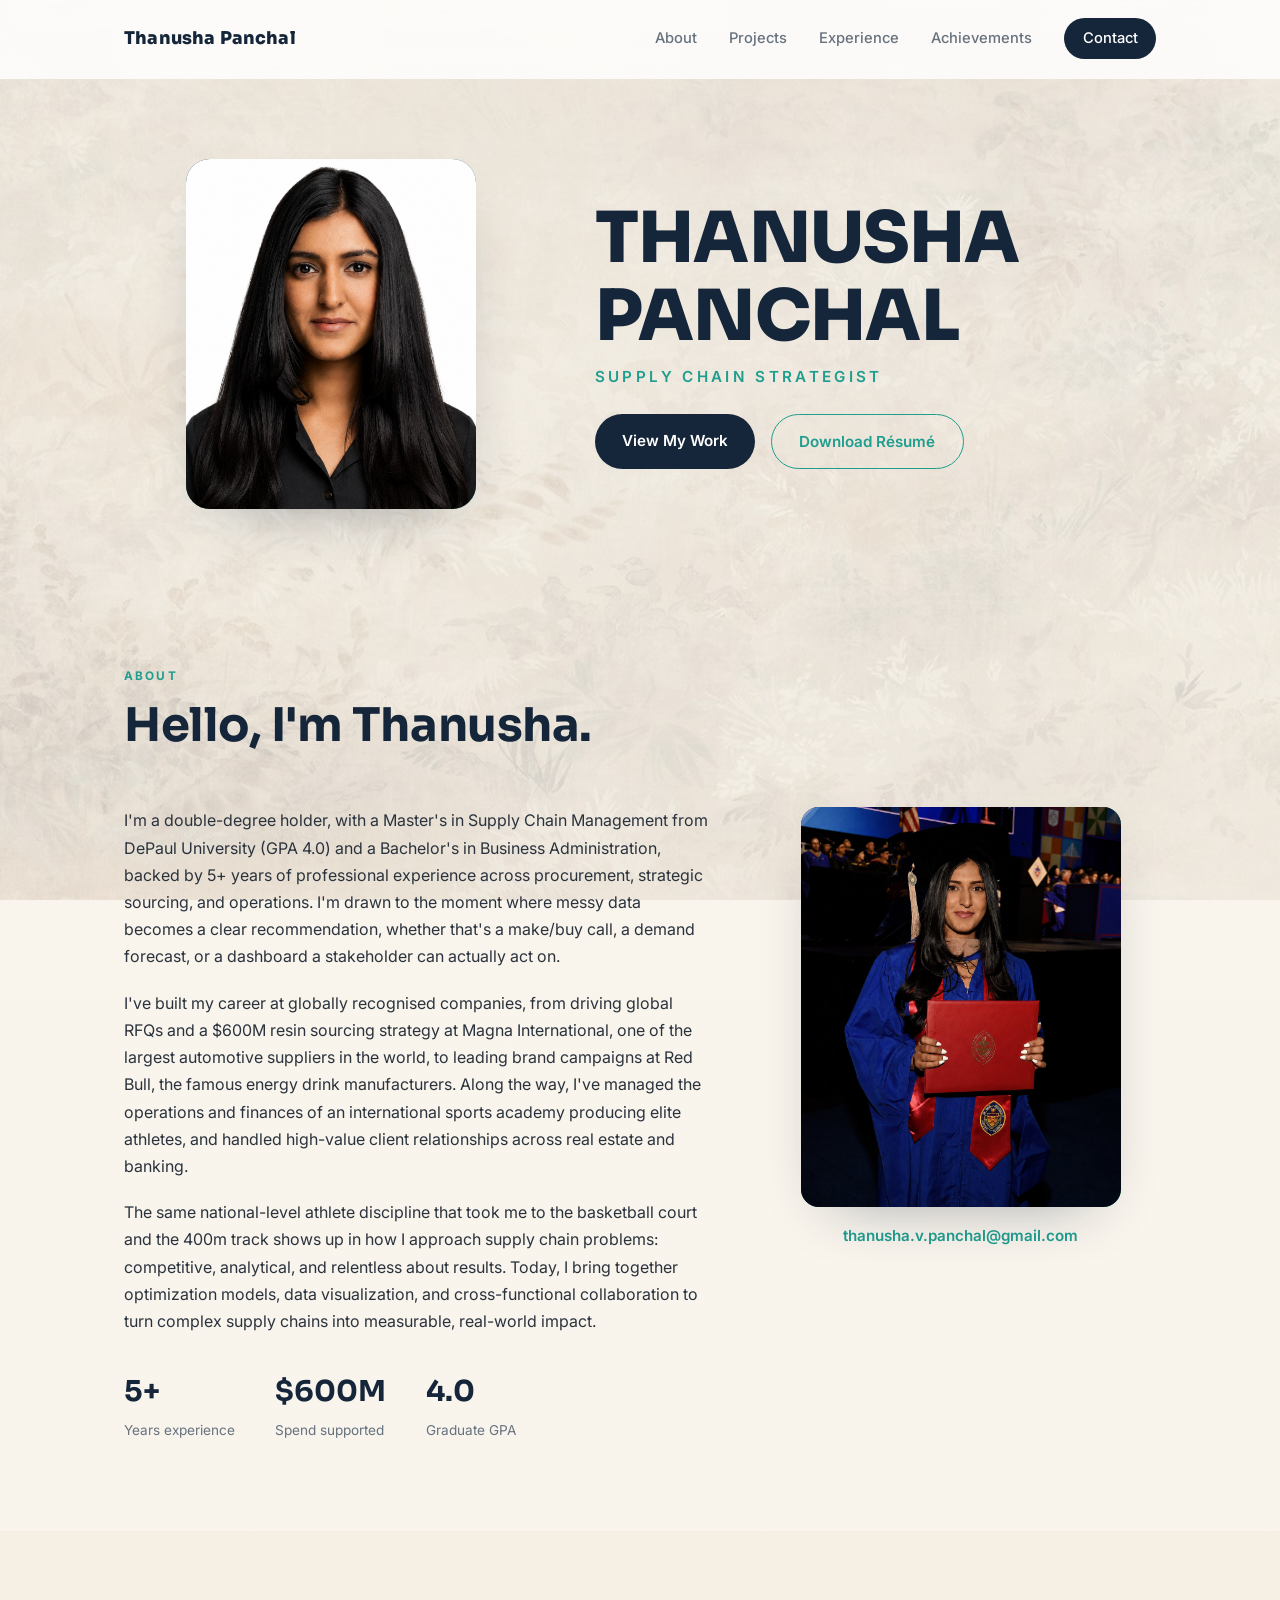
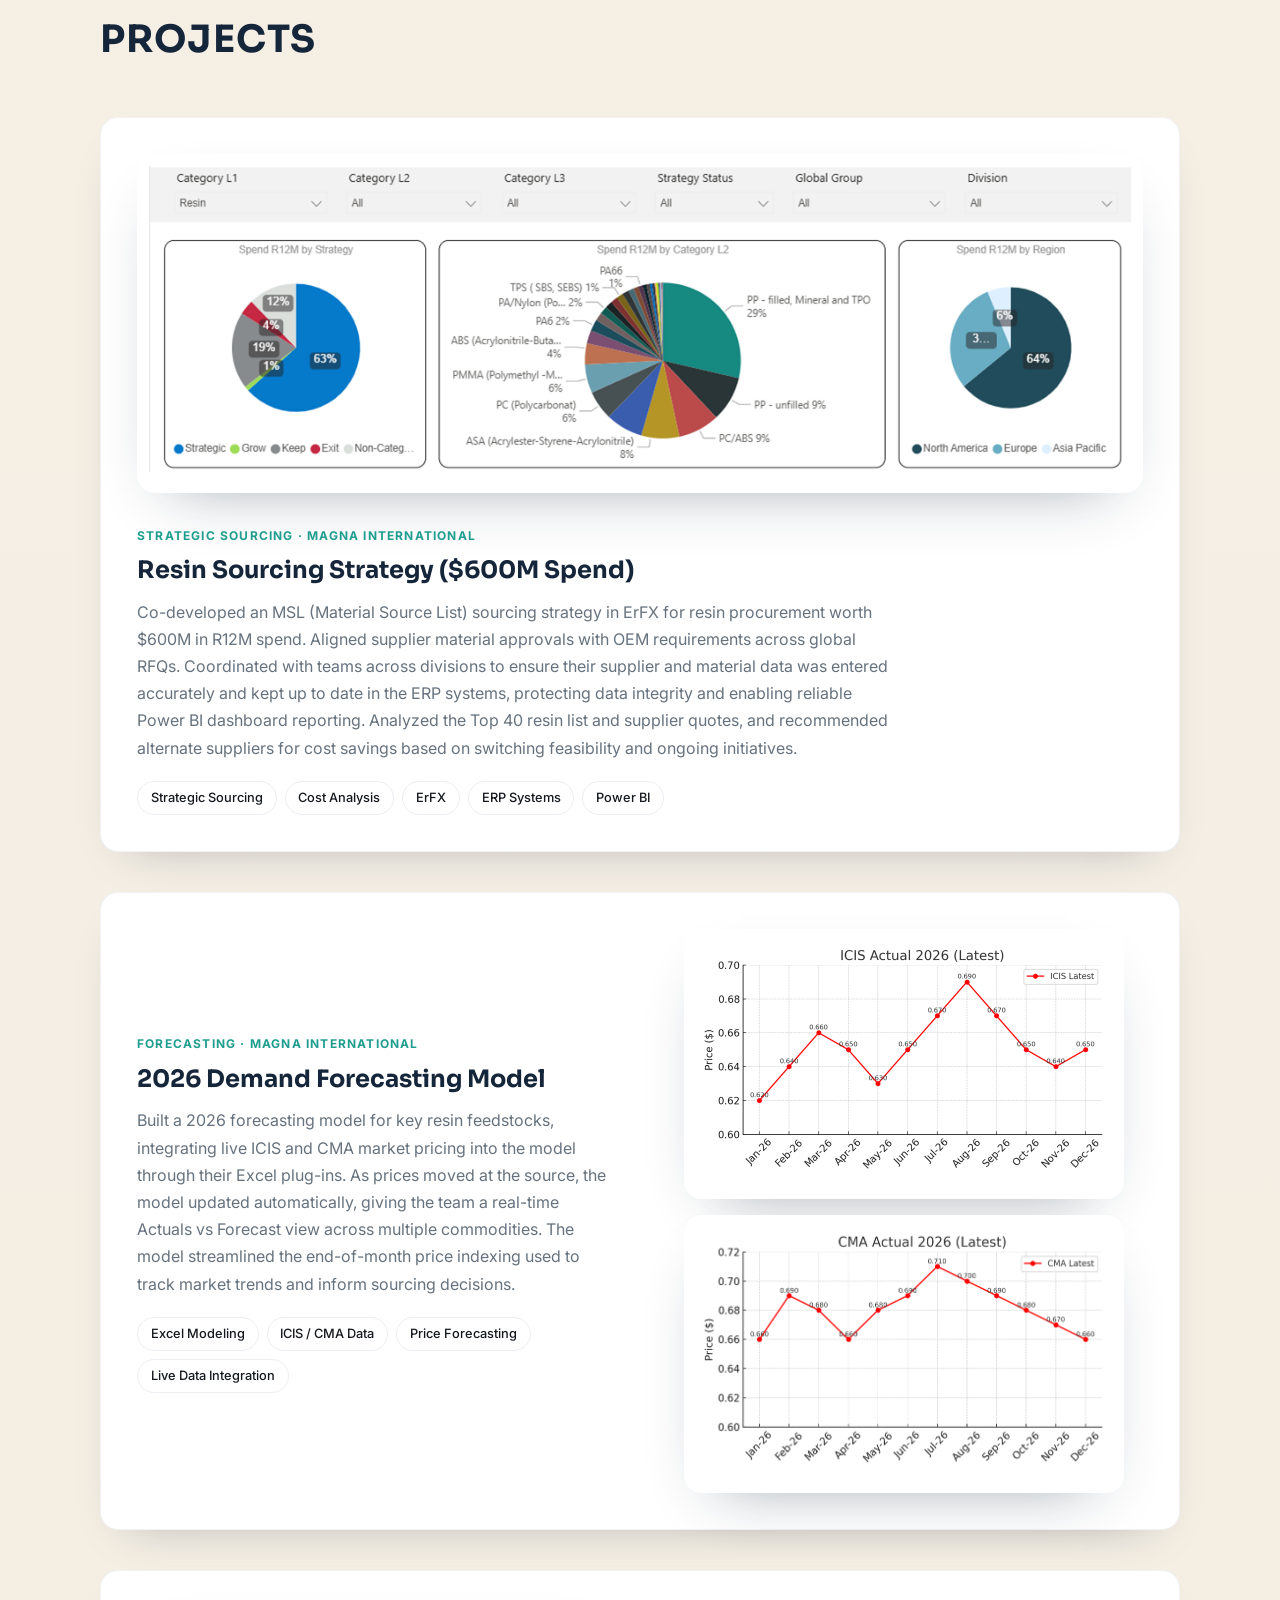
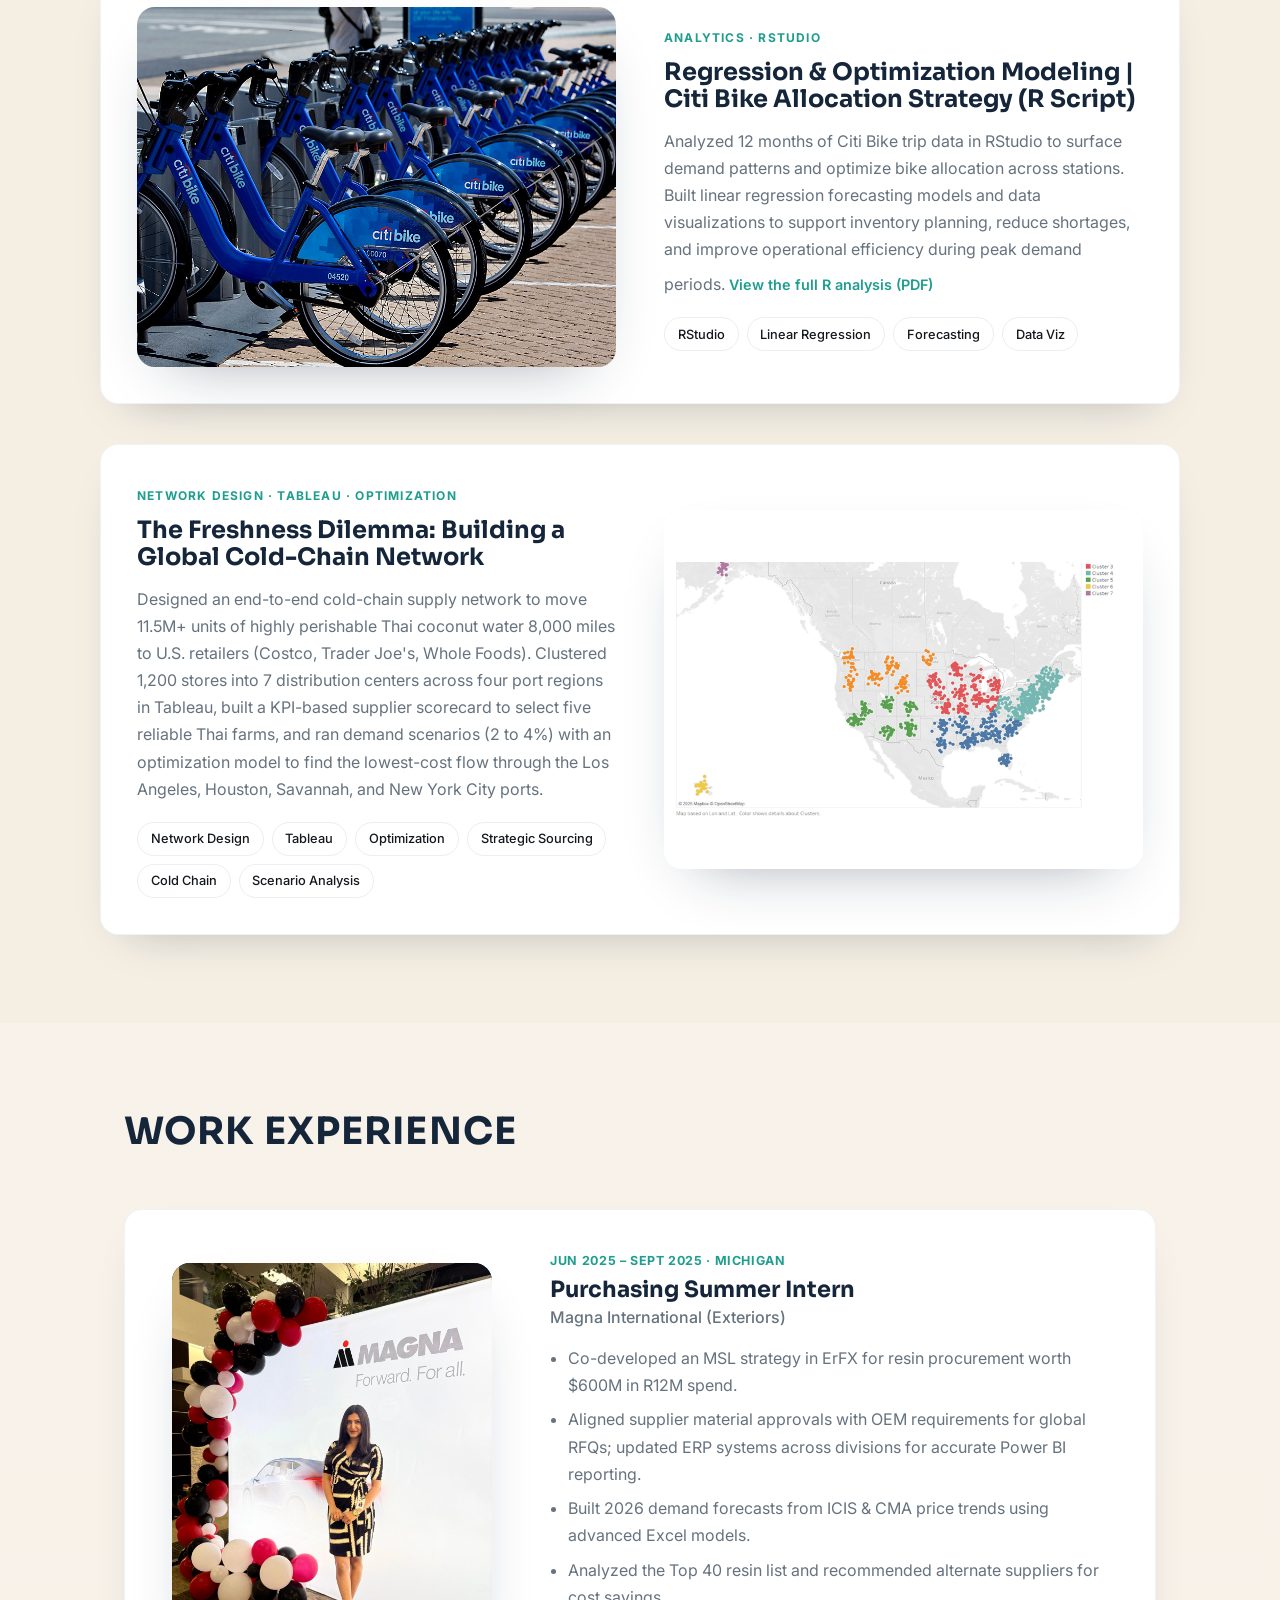
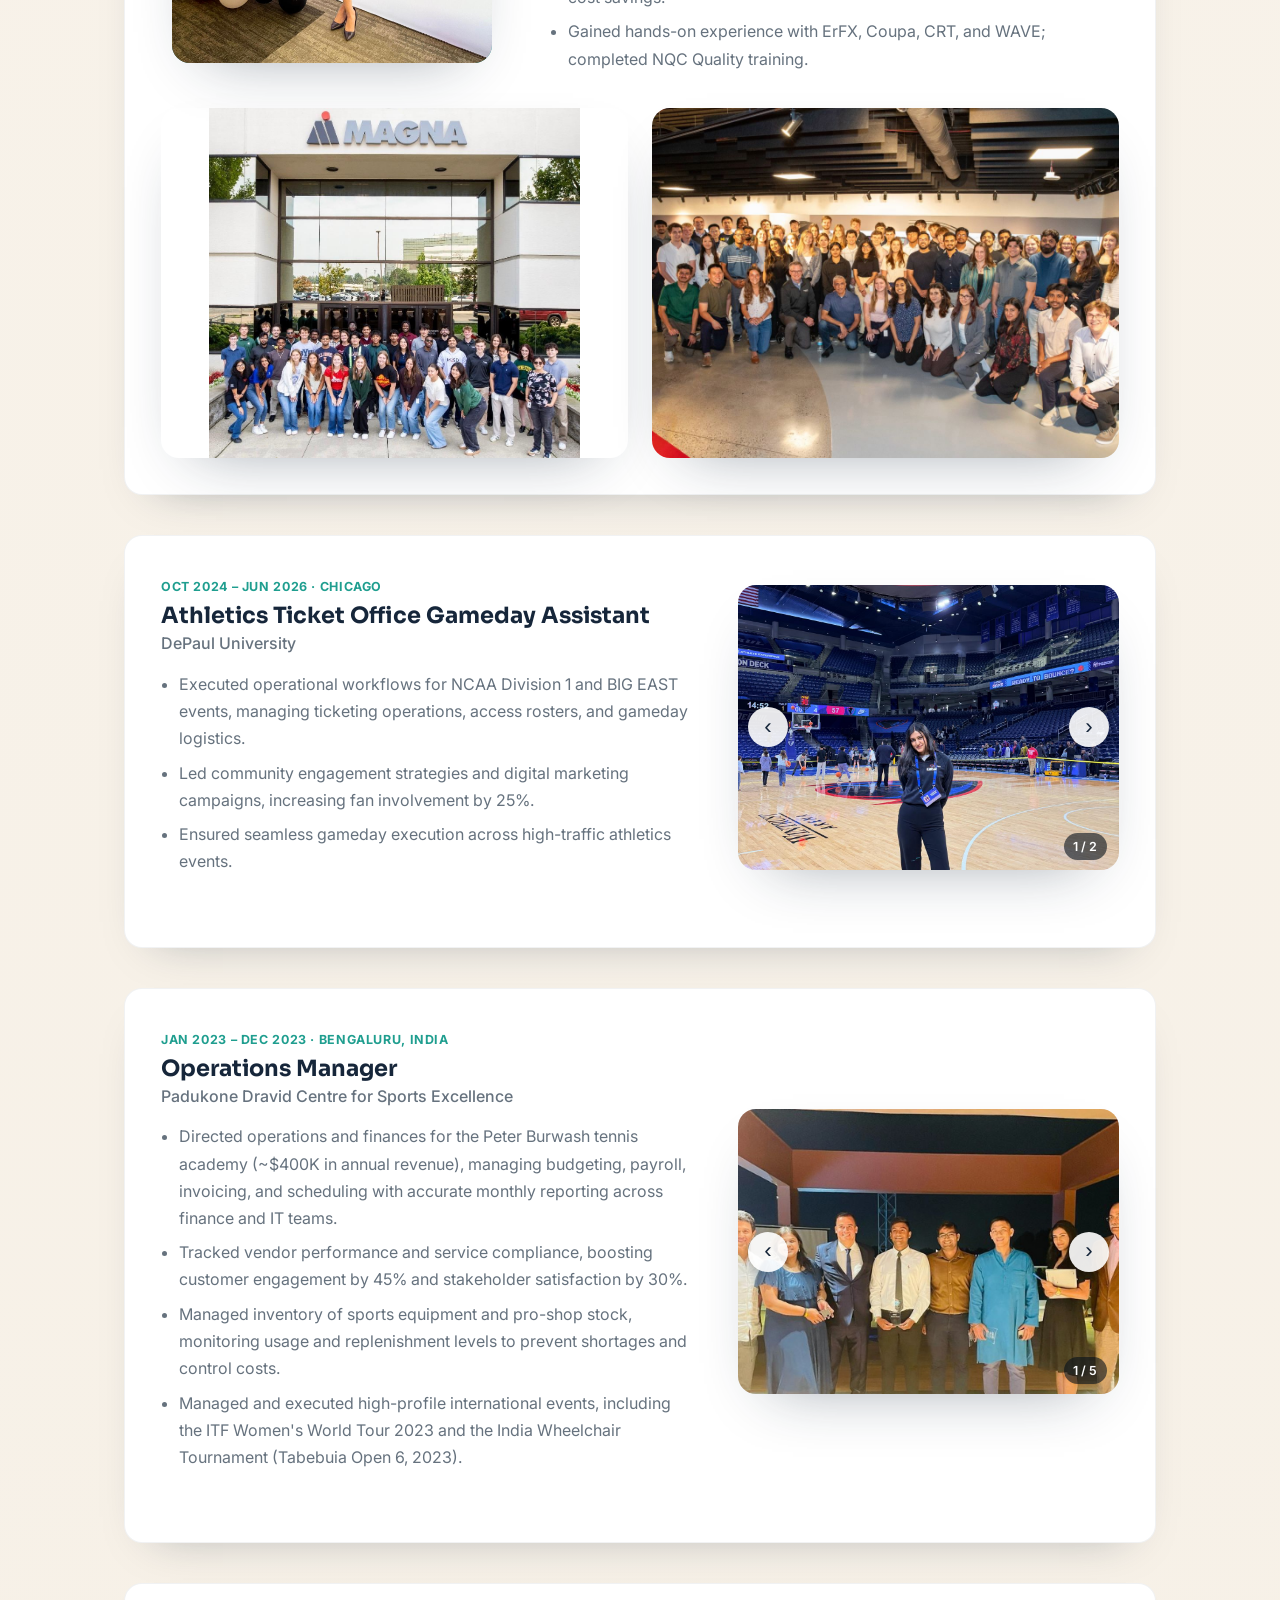
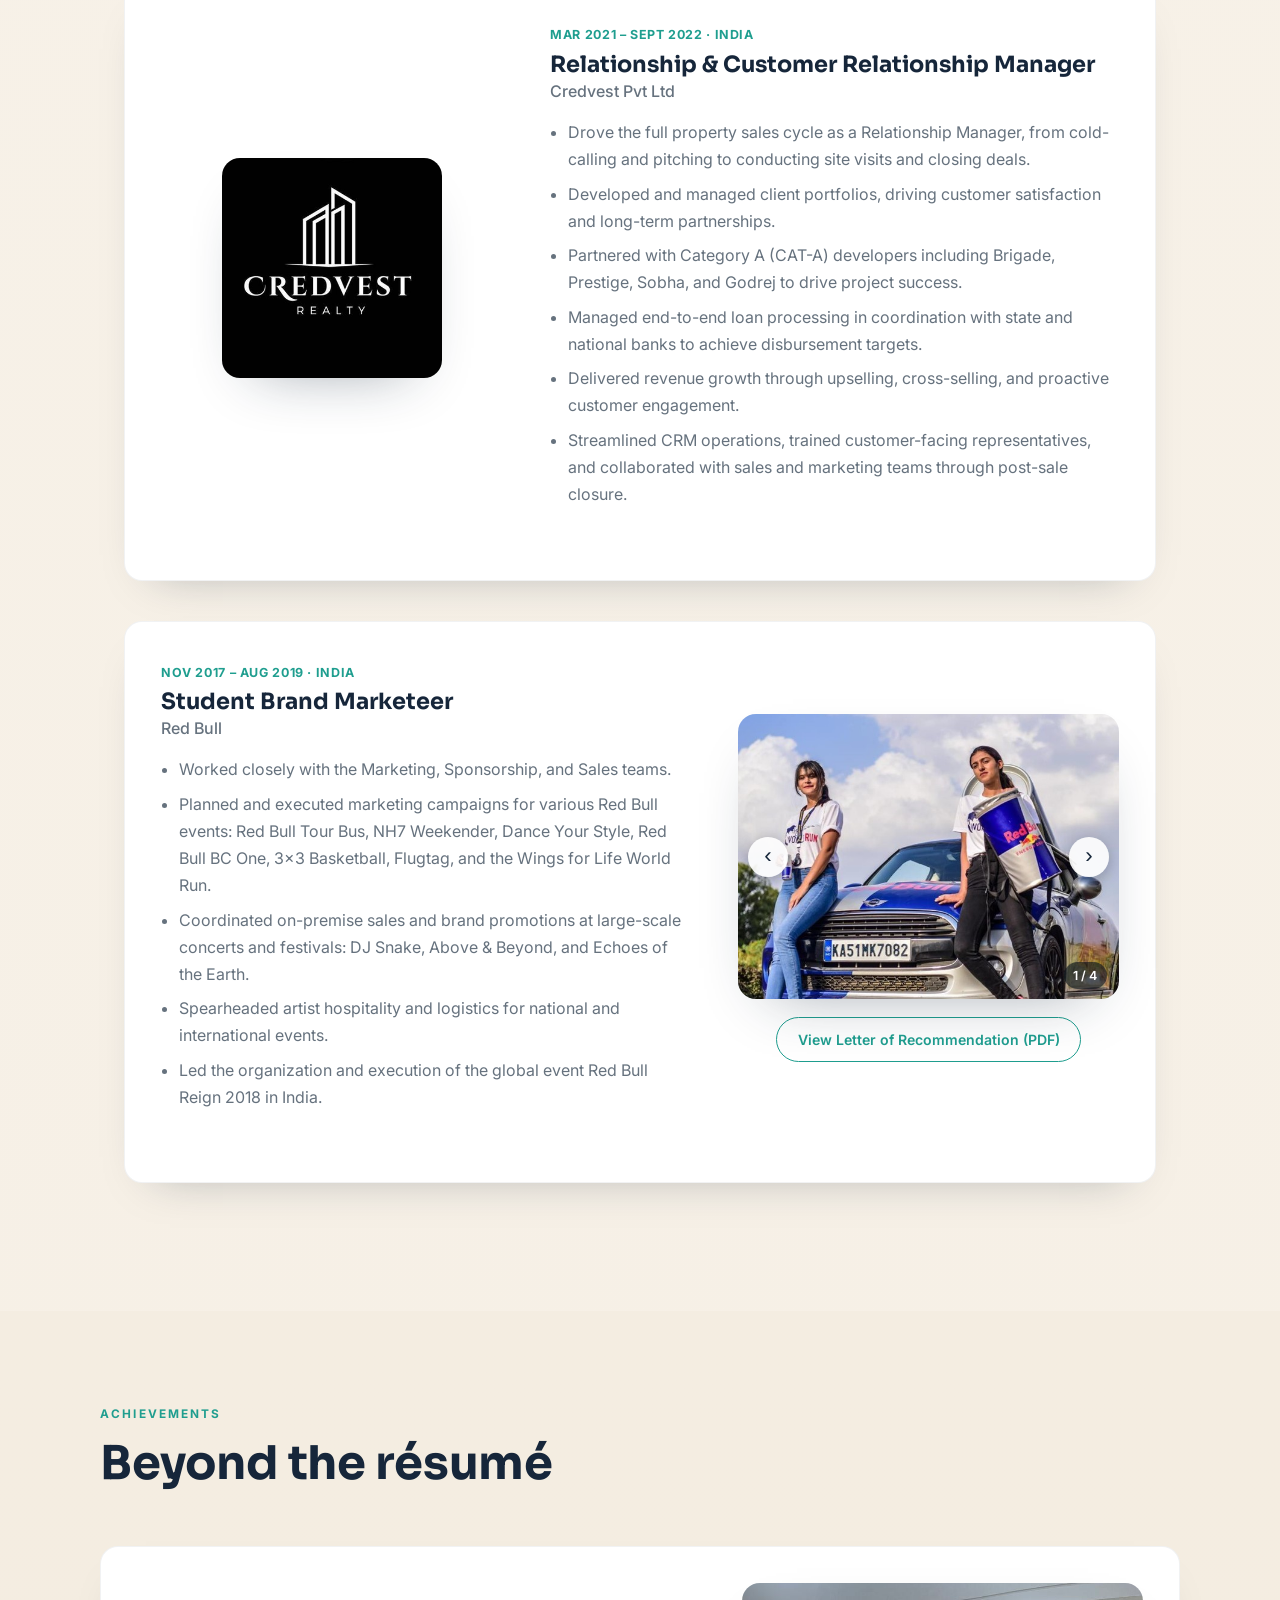
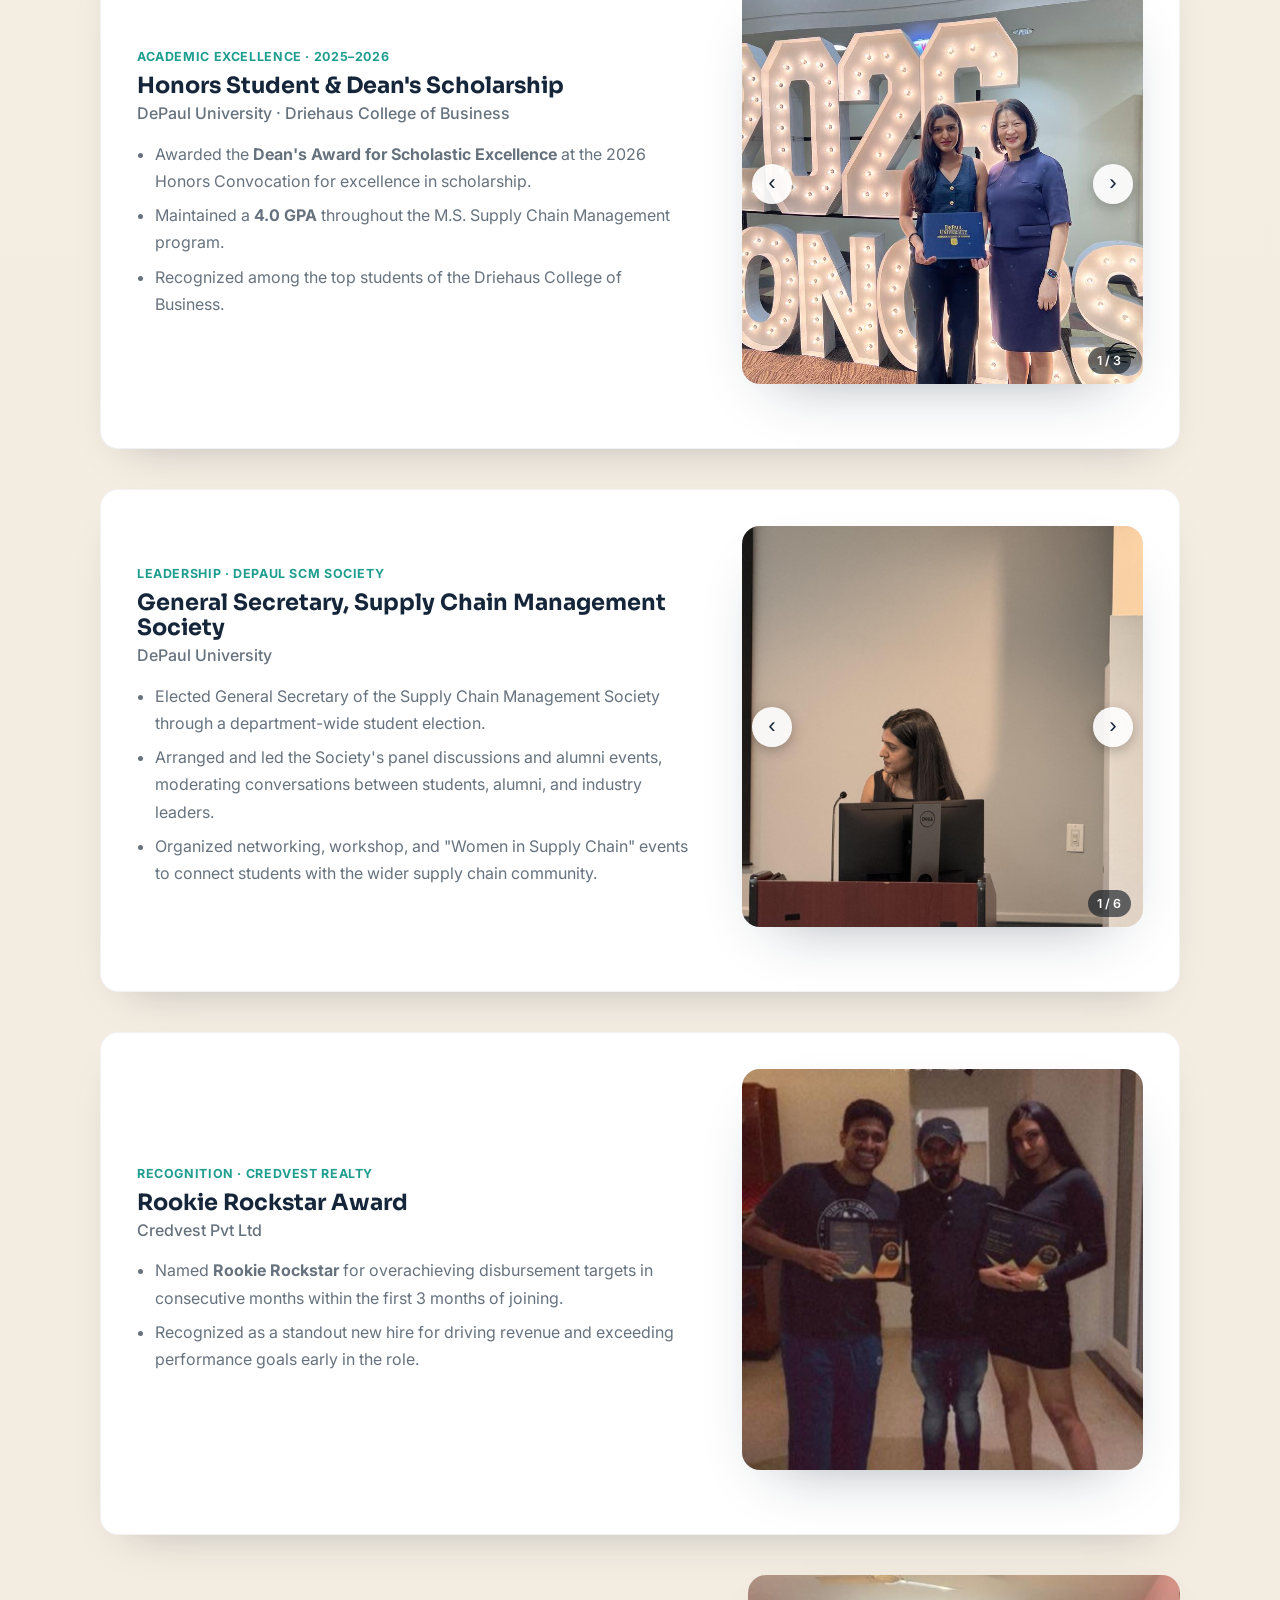
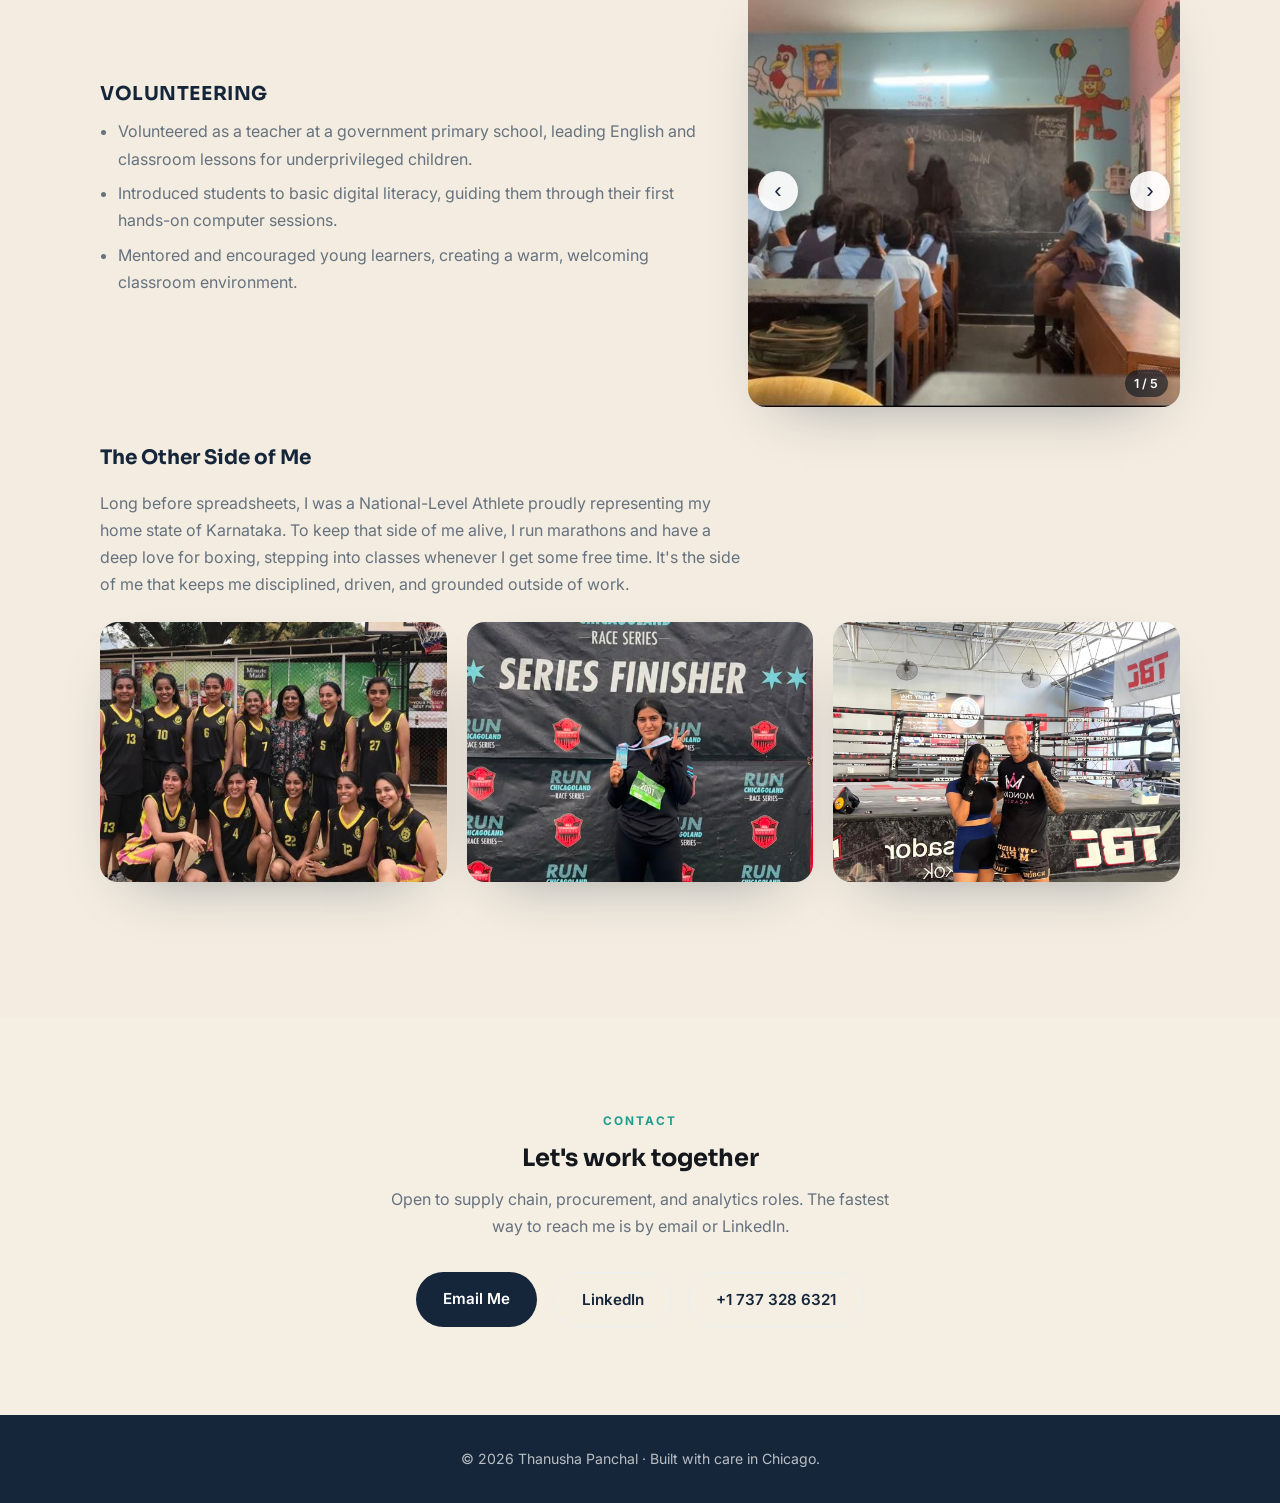
==== commit c0662cfd: "Add LOR + background, teal buttons, boxing photo, darker About - Added Red Bull letter of recommenda" ====
--- a/index.html
+++ b/index.html
@@ -53,7 +53,7 @@
           <p class="tagline">Supply Chain Strategist</p>
           <div class="hero-actions">
             <a href="#projects" class="btn btn-primary">View My Work</a>
-            <a href="assets/Thanusha-Panchal-Resume.pdf" class="btn btn-ghost" download>
+            <a href="assets/Thanusha-Panchal-Resume.pdf" class="btn btn-teal" download>
               Download Résumé
             </a>
           </div>
@@ -375,14 +375,17 @@
               <li>Led the organization and execution of the global event Red Bull Reign 2018 in India.</li>
             </ul>
           </div>
-          <div class="slideshow">
-            <img class="active" src="assets/images/redbull-2.jpg" alt="Red Bull brand activation by the car" />
-            <img src="assets/images/redbull-1.jpg" alt="Wings for Life World Run team" />
-            <img src="assets/images/redbull-3.jpg" alt="Team Bengaluru at a Red Bull event" />
-            <img src="assets/images/redbull-4.jpg" alt="Red Bull activation at a live concert" />
-            <button class="slideshow-arrow slideshow-prev" aria-label="Previous">&#8249;</button>
-            <button class="slideshow-arrow slideshow-next" aria-label="Next">&#8250;</button>
-            <div class="slideshow-count"><span class="slideshow-current">1</span> / 4</div>
+          <div class="rb-media">
+            <div class="slideshow">
+              <img class="active" src="assets/images/redbull-2.jpg" alt="Red Bull brand activation by the car" />
+              <img src="assets/images/redbull-1.jpg" alt="Wings for Life World Run team" />
+              <img src="assets/images/redbull-3.jpg" alt="Team Bengaluru at a Red Bull event" />
+              <img src="assets/images/redbull-4.jpg" alt="Red Bull activation at a live concert" />
+              <button class="slideshow-arrow slideshow-prev" aria-label="Previous">&#8249;</button>
+              <button class="slideshow-arrow slideshow-next" aria-label="Next">&#8250;</button>
+              <div class="slideshow-count"><span class="slideshow-current">1</span> / 4</div>
+            </div>
+            <a href="assets/Redbull-Letter-of-Recommendation.pdf" target="_blank" rel="noopener" class="lor-link">View Letter of Recommendation (PDF)</a>
           </div>
         </div>
       </div>
@@ -492,9 +495,10 @@
         <h3 class="recog-title">The Other Side of Me</h3>
         <p class="extra-intro">
           Long before spreadsheets, I was a National-Level Athlete proudly representing
-          my home state of Karnataka. I keep that spirit alive today by running
-          marathons, and I've always carried a deep love for modelling. It's the side
-          of me that keeps life colourful outside of work.
+          my home state of Karnataka. To keep that side of me alive, I run marathons
+          and have a deep love for boxing, stepping into classes whenever I get some
+          free time. It's the side of me that keeps me disciplined, driven, and
+          grounded outside of work.
         </p>
         <div class="exp-gallery-grid extra-grid">
           <div class="exp-gallery-item">
@@ -504,7 +508,7 @@
             <img src="assets/images/extra-2.jpg" alt="Run Chicagoland Race Series finisher" onerror="this.style.display='none';this.parentNode.classList.add('gallery-placeholder');this.parentNode.setAttribute('data-label','Add extra-2.jpg');" />
           </div>
           <div class="exp-gallery-item">
-            <img src="assets/images/extra-3.jpg" alt="Modelling on the runway" onerror="this.style.display='none';this.parentNode.classList.add('gallery-placeholder');this.parentNode.setAttribute('data-label','Add extra-3.jpg');" />
+            <img src="assets/images/extra-3.jpg" alt="Boxing with my coach" style="object-position: 50% 30%;" onerror="this.style.display='none';this.parentNode.classList.add('gallery-placeholder');this.parentNode.setAttribute('data-label','Add extra-3.jpg');" />
           </div>
         </div>
       </div>
--- a/css/styles.css
+++ b/css/styles.css
@@ -19,8 +19,11 @@
 body {
   font-family: "Inter", system-ui, sans-serif;
   color: var(--ink);
-  /* Soft warm off-white page background */
-  background: linear-gradient(180deg, #fcf9f4 0%, #f5eee3 100%) fixed;
+  /* Soft botanical mural behind a warm overlay for readability */
+  background:
+    linear-gradient(rgba(252, 249, 244, 0.6), rgba(245, 238, 227, 0.6)),
+    url("../assets/images/background.jpg") center center / cover fixed no-repeat,
+    #f5eee3;
   line-height: 1.7;
   -webkit-font-smoothing: antialiased;
 }
@@ -77,6 +80,8 @@
 .btn-primary:hover { transform: translateY(-2px); background: var(--teal); box-shadow: var(--shadow); }
 .btn-ghost { border: 1.5px solid var(--line); color: var(--navy); }
 .btn-ghost:hover { border-color: var(--teal); color: var(--teal); transform: translateY(-2px); }
+.btn-teal { border: 1.5px solid var(--teal); color: var(--teal); }
+.btn-teal:hover { background: var(--teal); color: #fff; transform: translateY(-2px); }
 
 /* ===== Hero ===== */
 .hero { background: transparent; }
@@ -126,7 +131,7 @@
 
 /* ===== Sections ===== */
 .section { max-width: var(--maxw); margin: 0 auto; padding: 5.5rem 1.5rem; }
-.section-alt { max-width: 100%; background: #f2ebdf; }
+.section-alt { max-width: 100%; background: rgba(242, 235, 223, 0.55); }
 .section-alt > * { max-width: var(--maxw); margin-left: auto; margin-right: auto; }
 .section-head { margin-bottom: 3.5rem; }
 .kicker {
@@ -167,7 +172,7 @@
 .portrait-email { font-weight: 600; color: var(--teal); font-size: 0.95rem; }
 .portrait-email:hover { text-decoration: underline; }
 
-.about-text p { color: var(--muted); margin-bottom: 1.2rem; }
+.about-text p { color: #2a333d; margin-bottom: 1.2rem; }
 .about-stats { display: flex; gap: 2.5rem; margin-top: 2rem; flex-wrap: wrap; }
 .about-stats strong { display: block; font-family: "Sora"; font-size: 1.8rem; color: var(--navy); }
 .about-stats span { font-size: 0.85rem; color: var(--muted); }
@@ -408,6 +413,25 @@
 
 /* Text-left / media-right variant of the feature top */
 .exp-top-textleft { grid-template-columns: 1.25fr 0.9fr; }
+
+/* Media column that stacks a slideshow + a document link (e.g. Red Bull LOR) */
+.rb-media { display: flex; flex-direction: column; }
+.rb-media .slideshow { width: 100%; align-self: stretch; }
+.rb-media .lor-link { align-self: center; }
+.lor-link {
+  display: inline-flex;
+  align-items: center;
+  gap: 0.4rem;
+  margin-top: 1.1rem;
+  padding: 0.6rem 1.3rem;
+  border: 1.5px solid var(--teal);
+  border-radius: 999px;
+  font-weight: 600;
+  font-size: 0.88rem;
+  color: var(--teal);
+  transition: background 0.2s, color 0.2s, transform 0.2s;
+}
+.lor-link:hover { background: var(--teal); color: #fff; transform: translateY(-1px); }
 
 /* Single feature photo (right side of a feature top) */
 .exp-feature-single img {
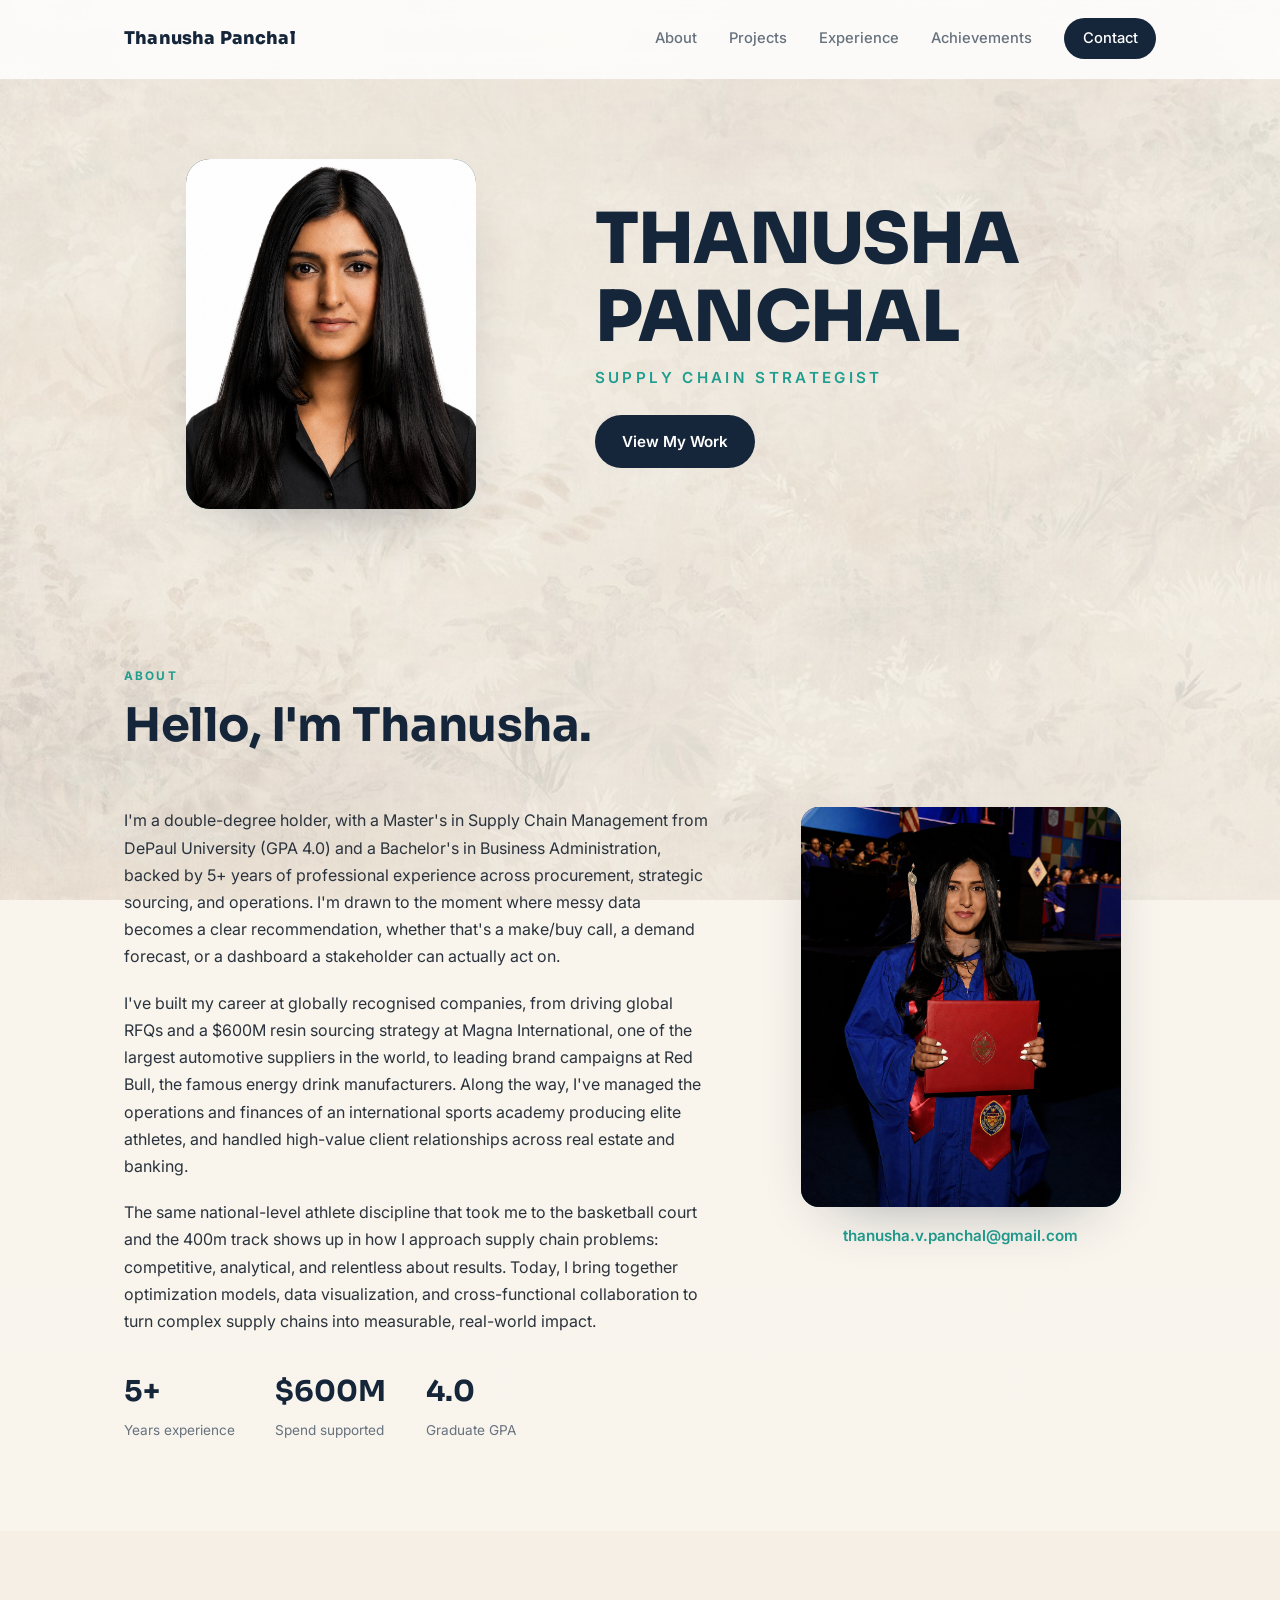
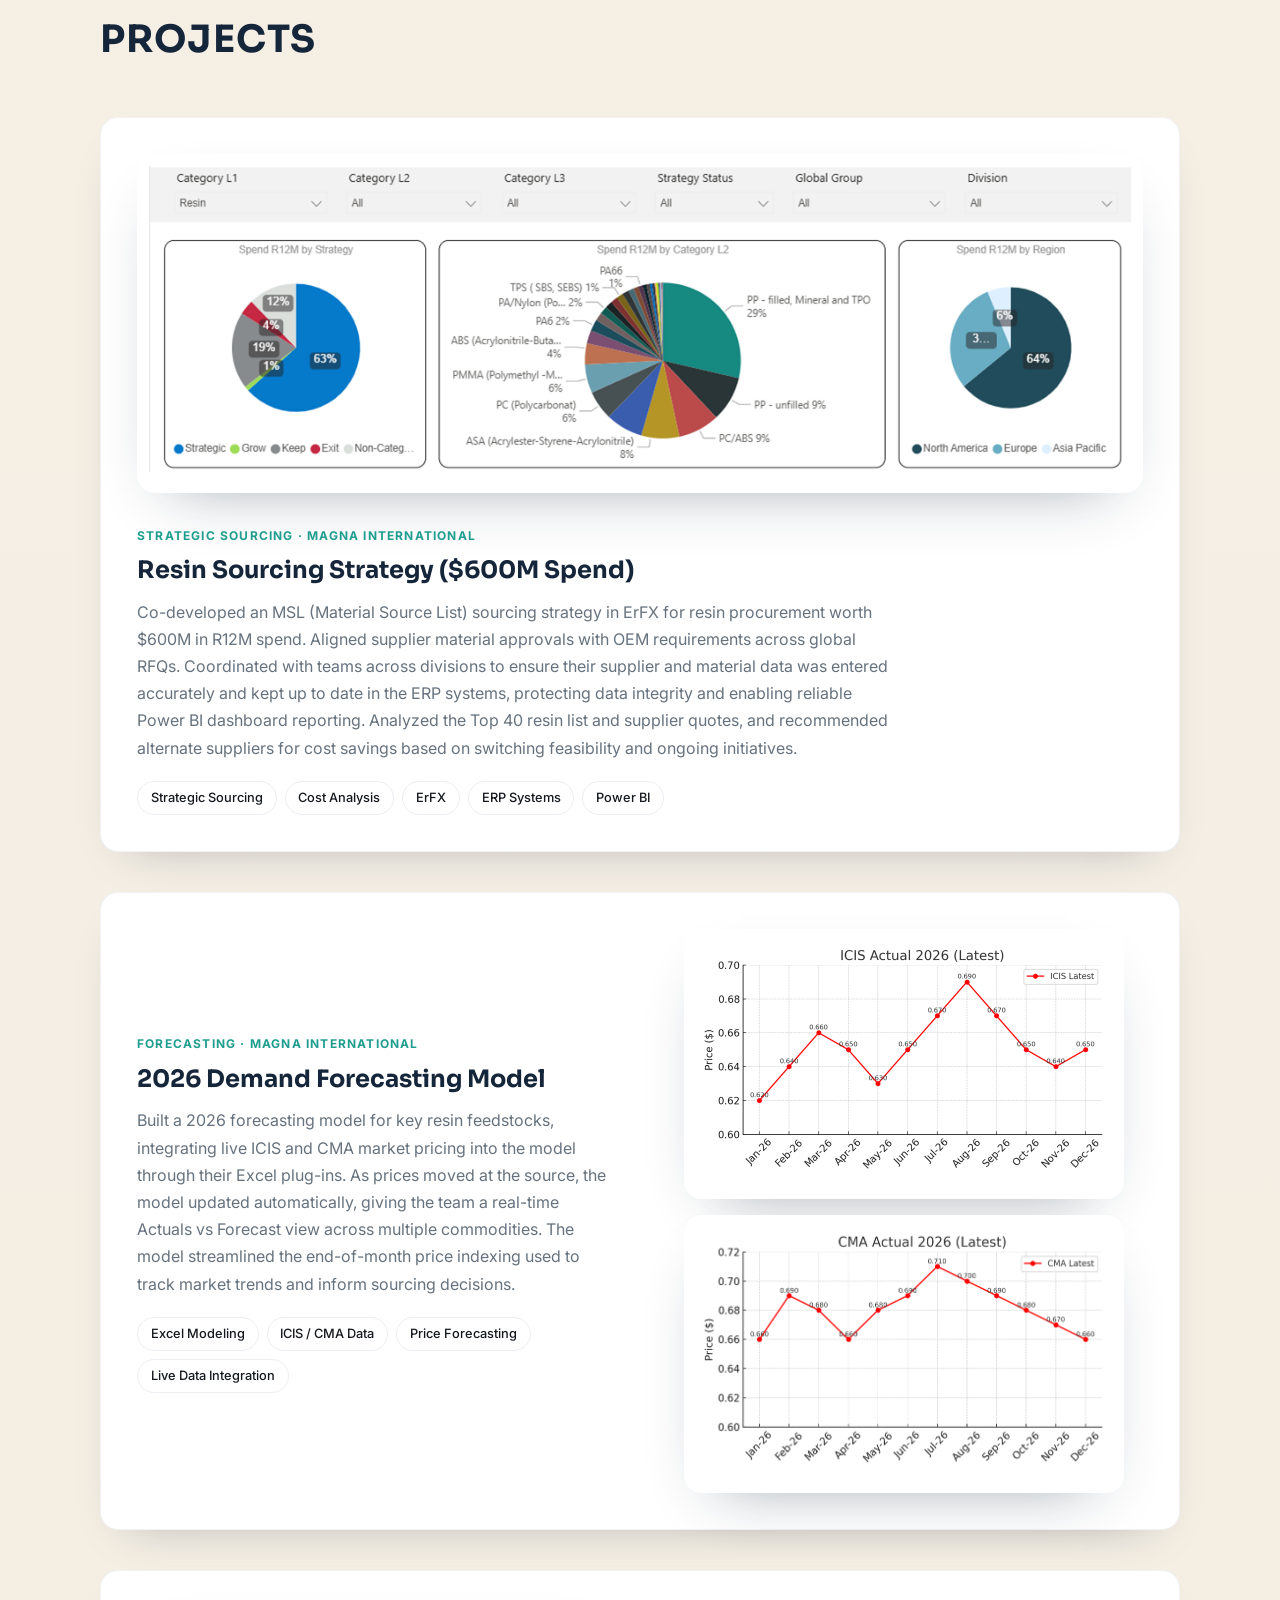
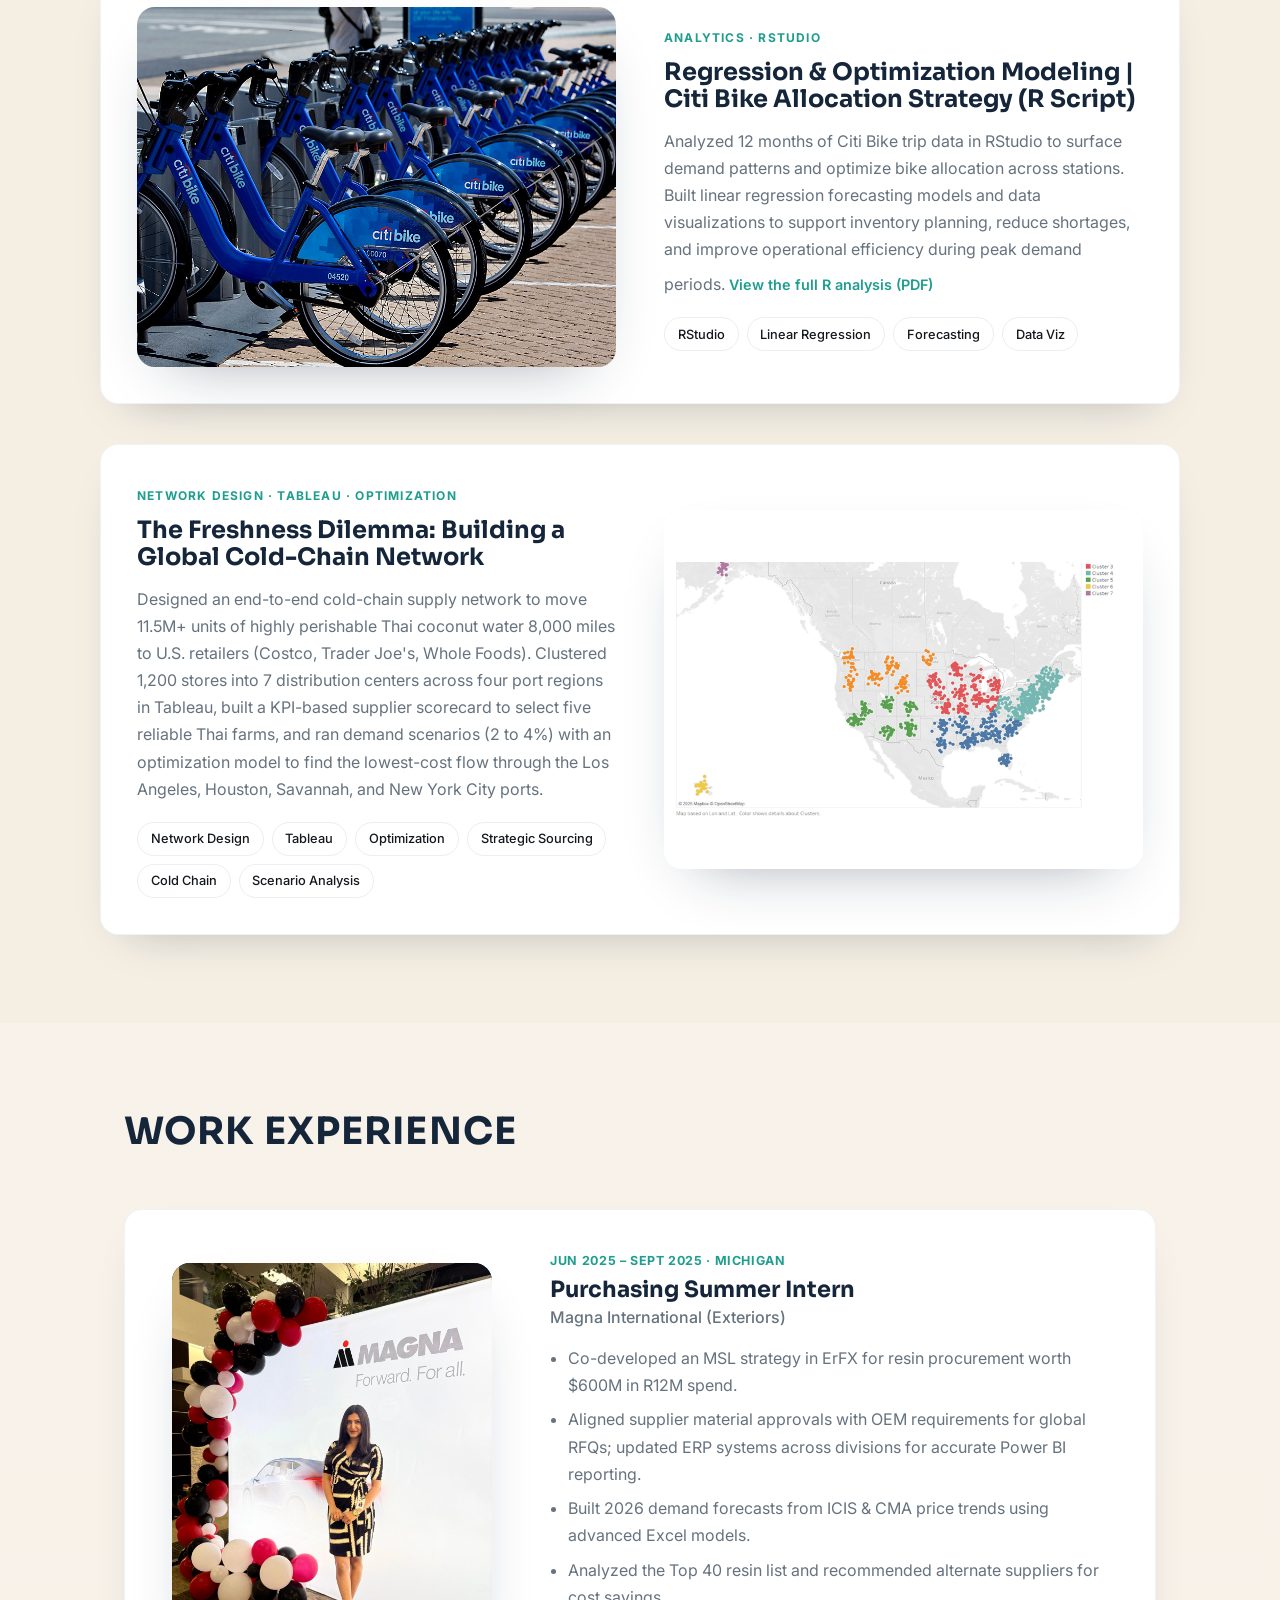
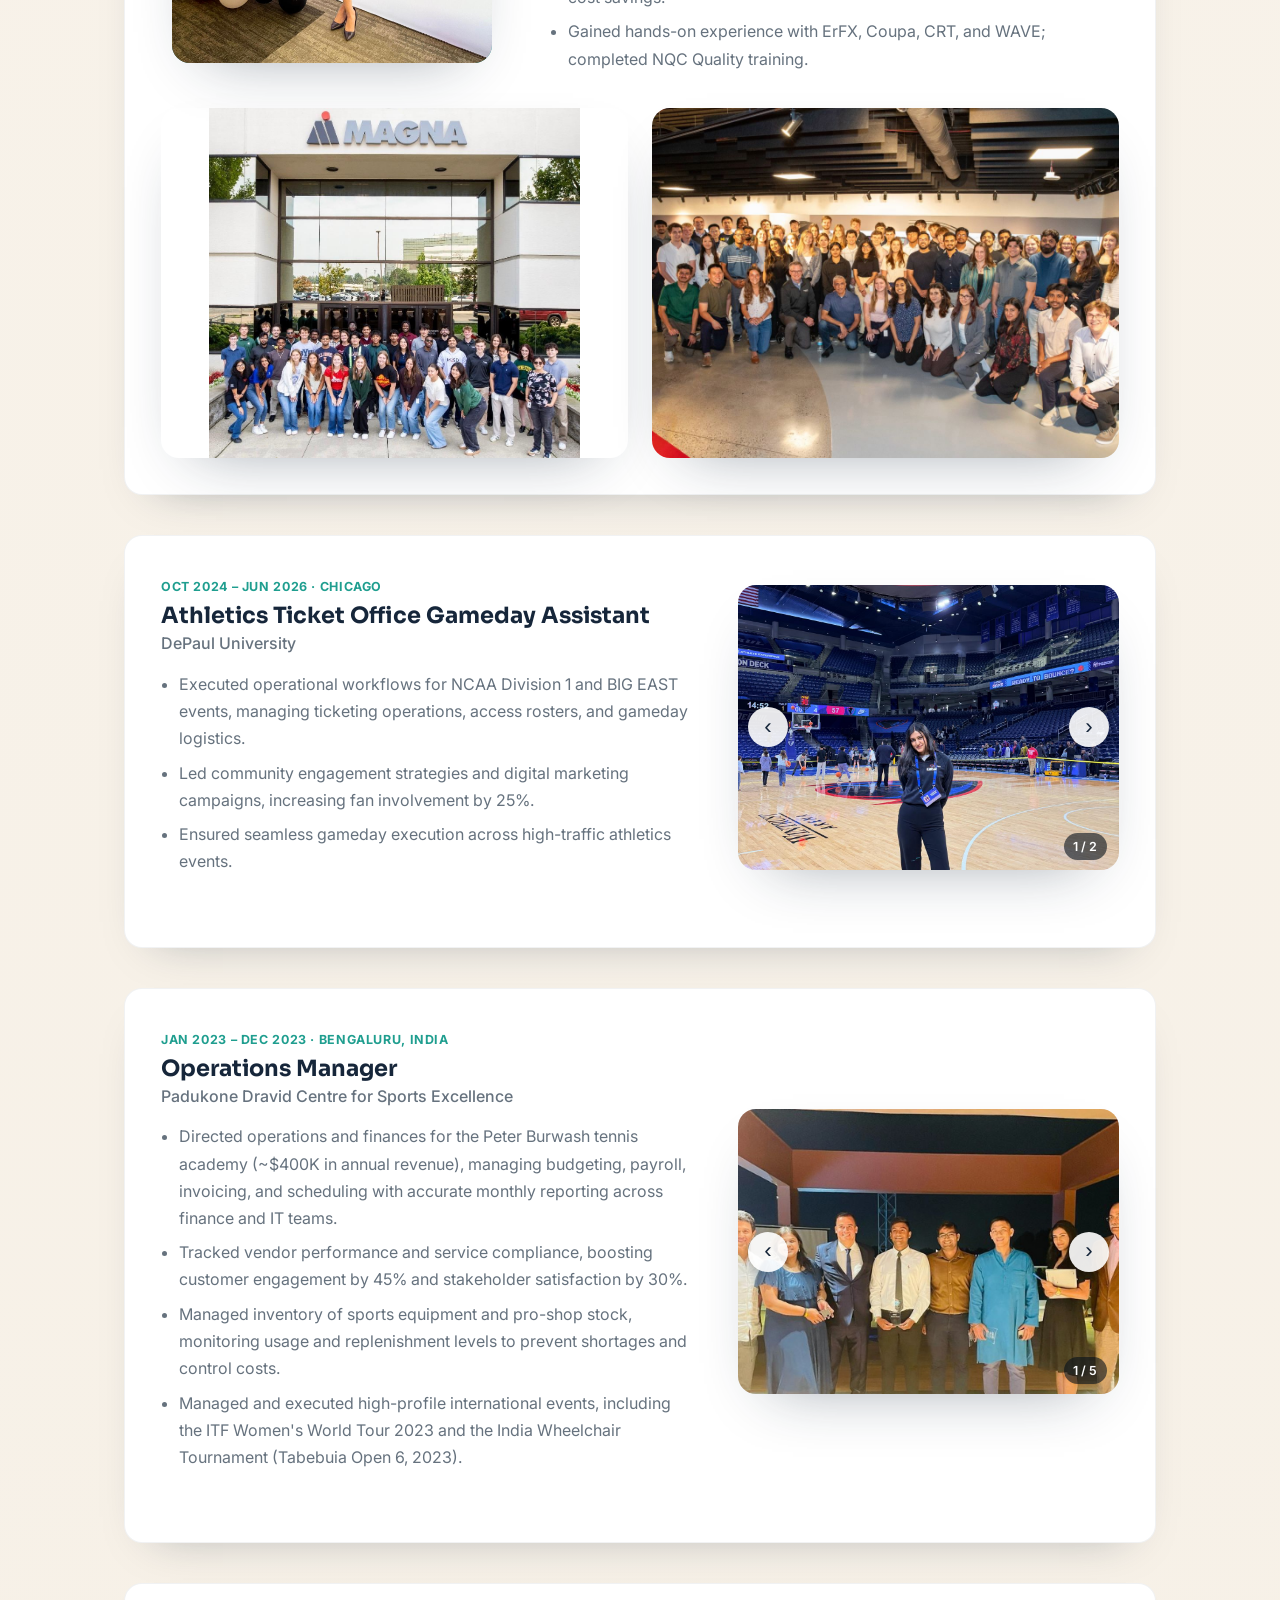
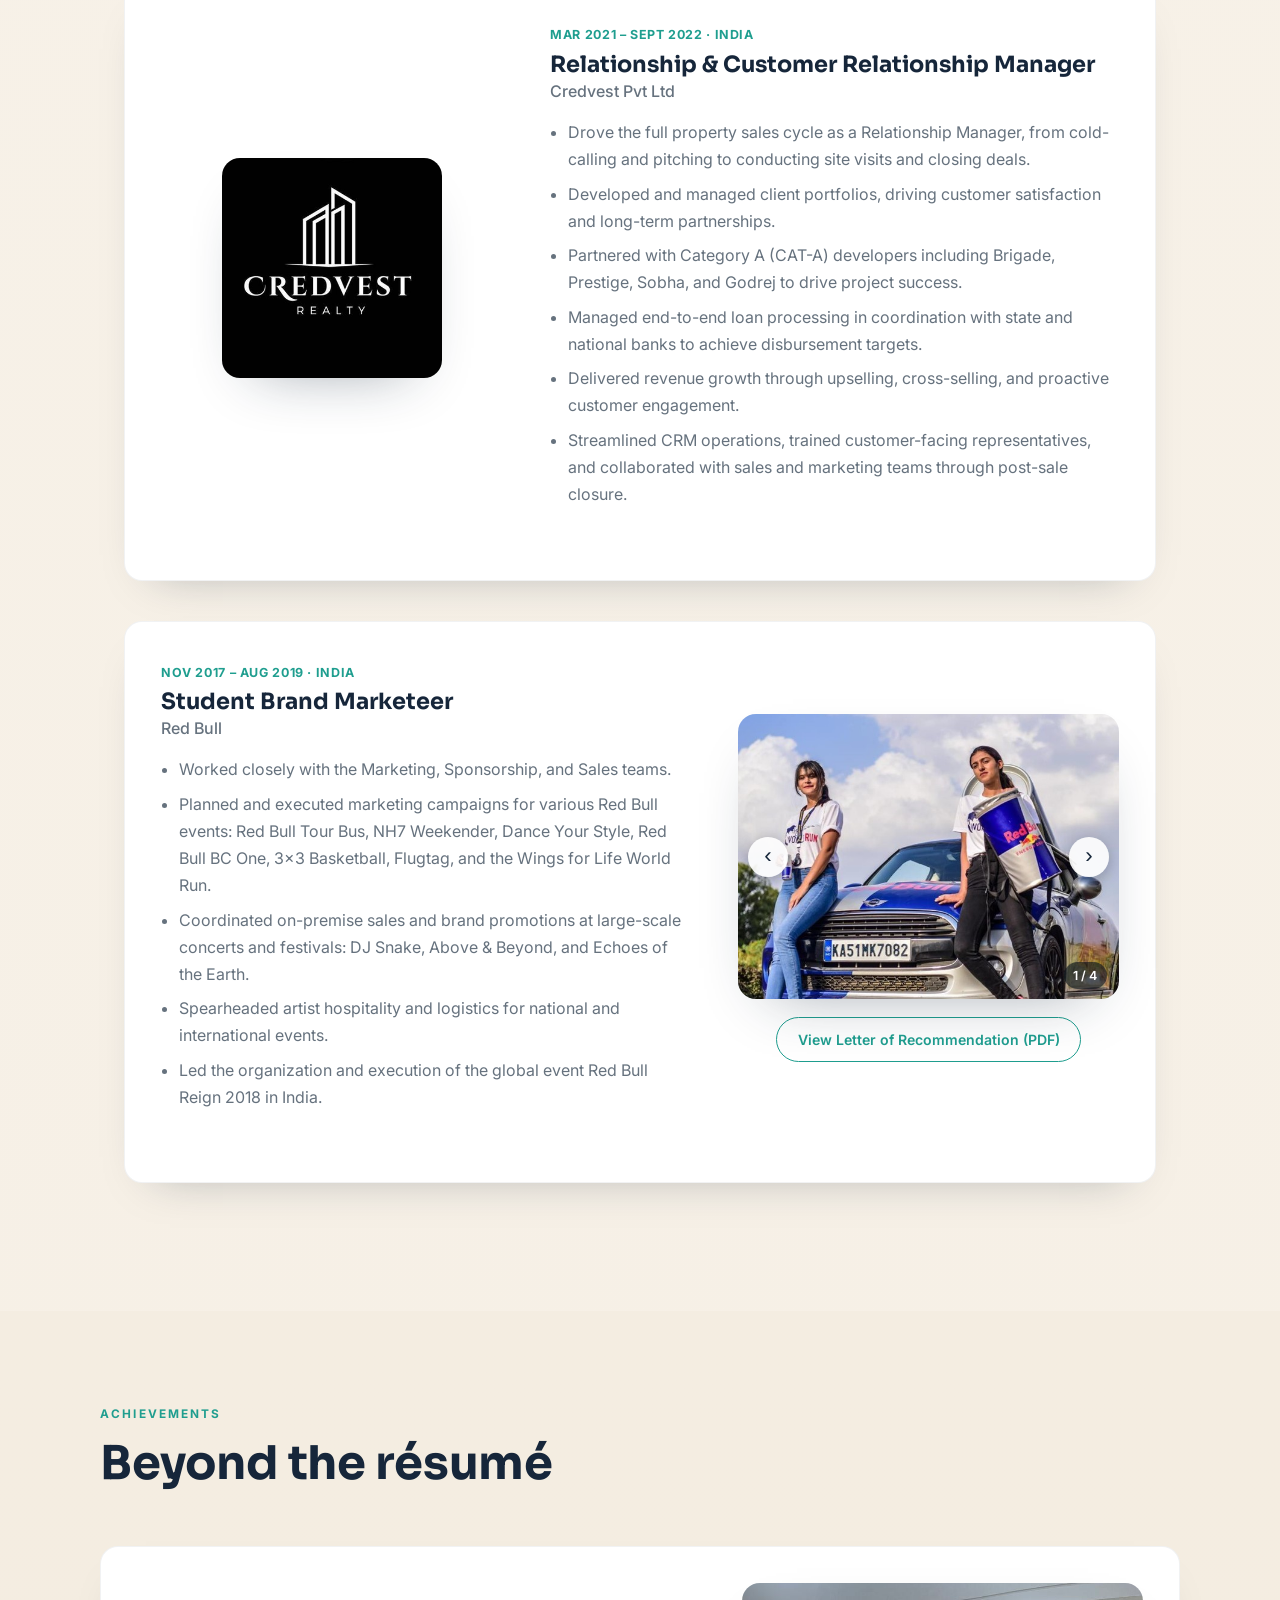
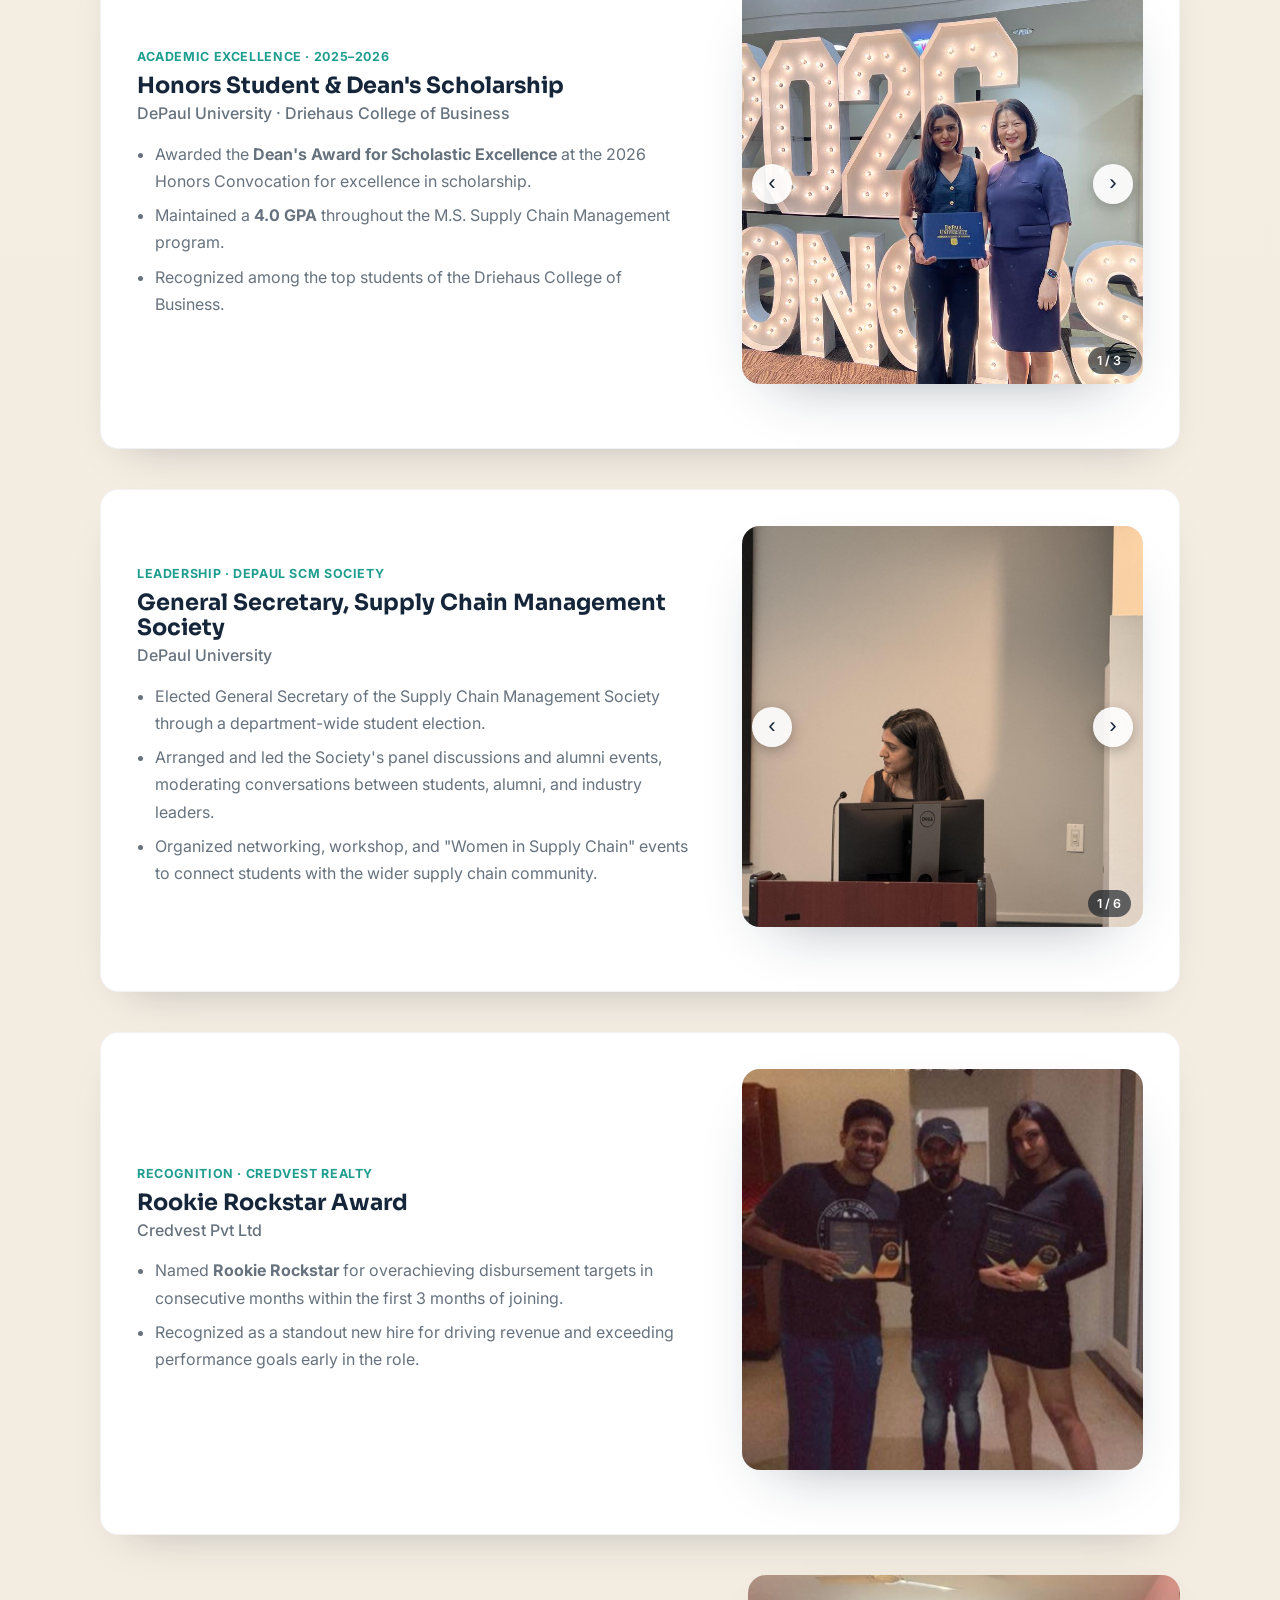
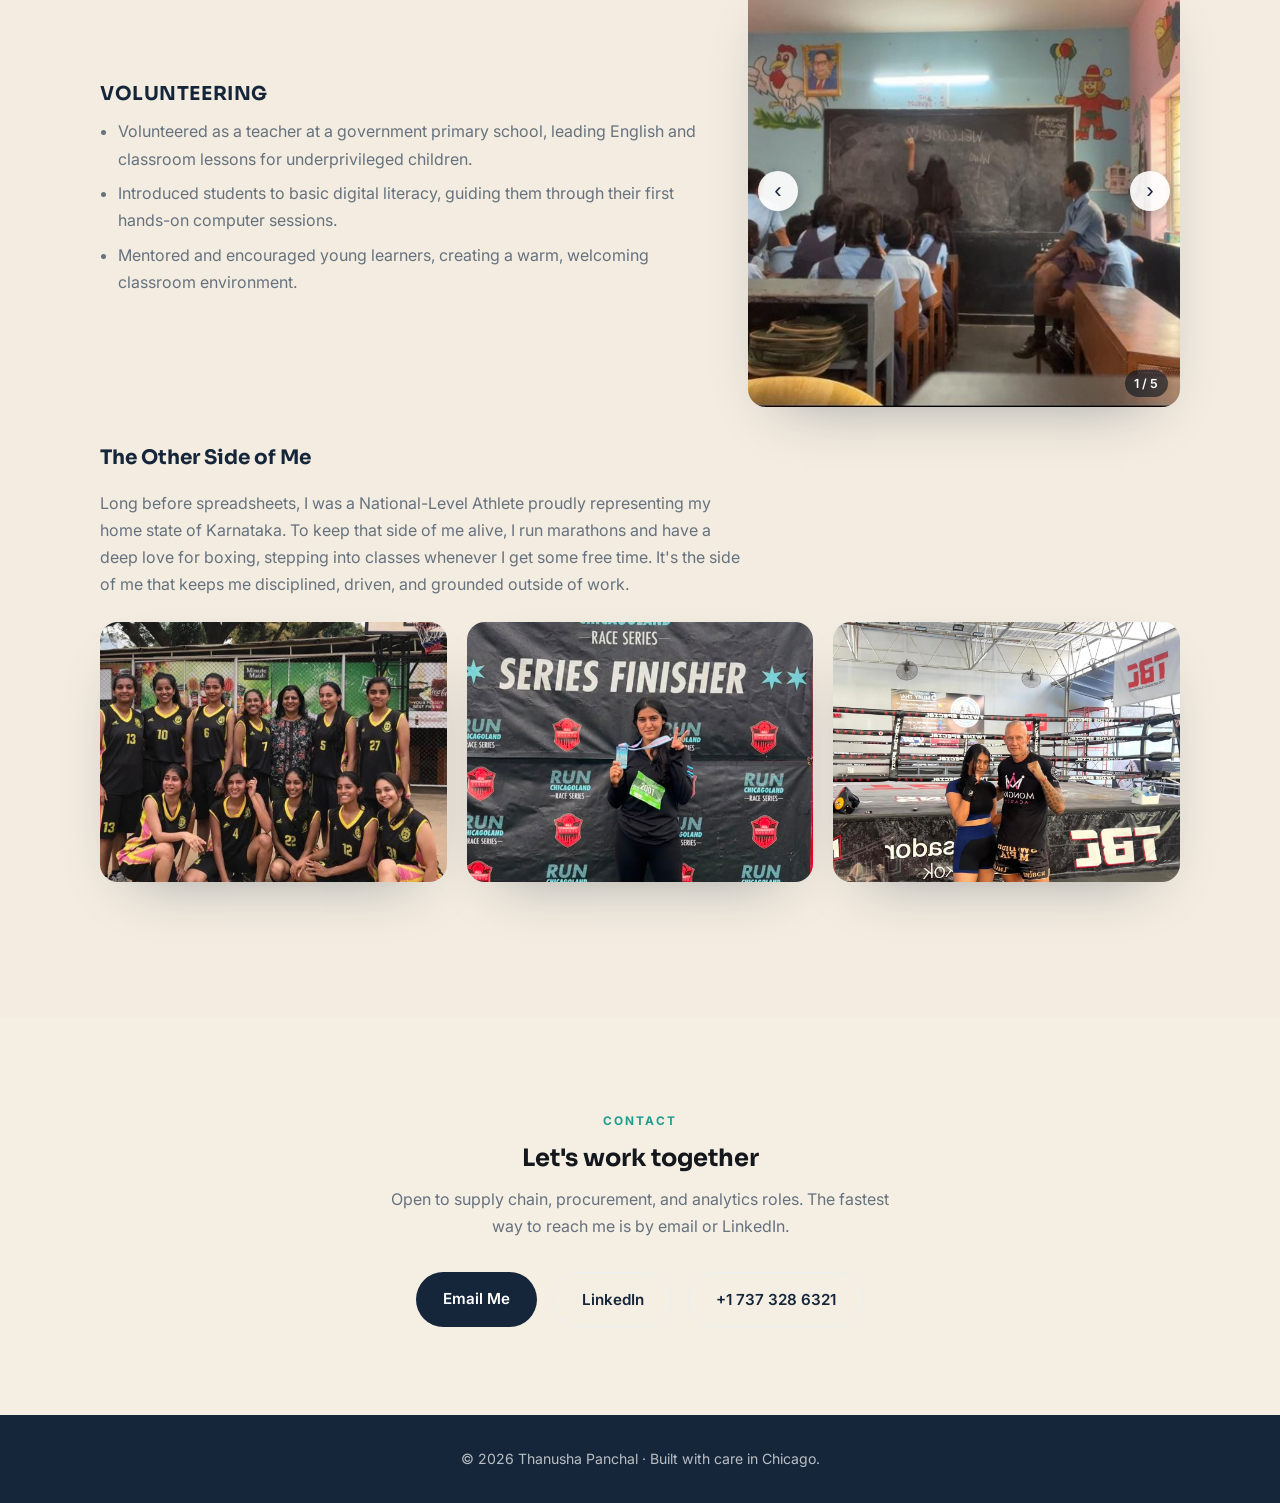
==== commit 1941a4f2: "Remove Download Resume button from hero for now" ====
--- a/index.html
+++ b/index.html
@@ -53,9 +53,6 @@
           <p class="tagline">Supply Chain Strategist</p>
           <div class="hero-actions">
             <a href="#projects" class="btn btn-primary">View My Work</a>
-            <a href="assets/Thanusha-Panchal-Resume.pdf" class="btn btn-teal" download>
-              Download Résumé
-            </a>
           </div>
         </div>
       </div>
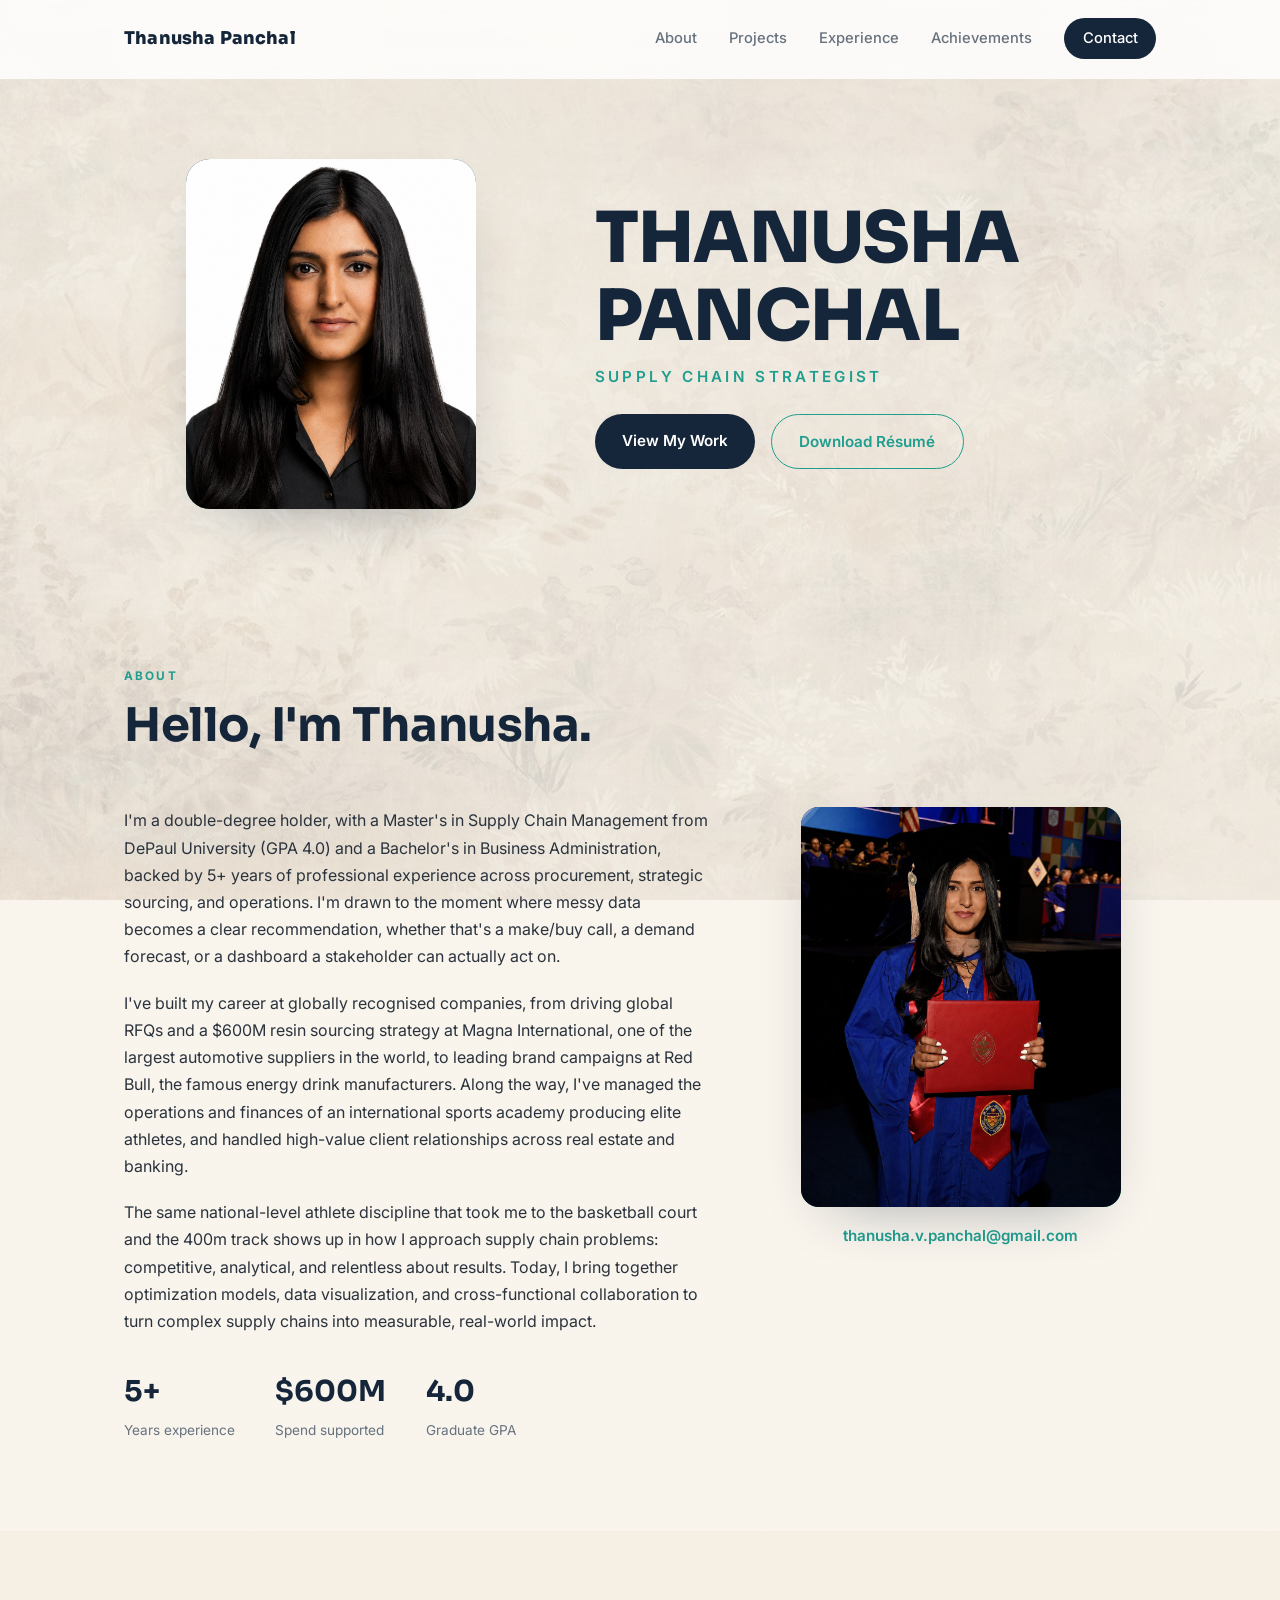
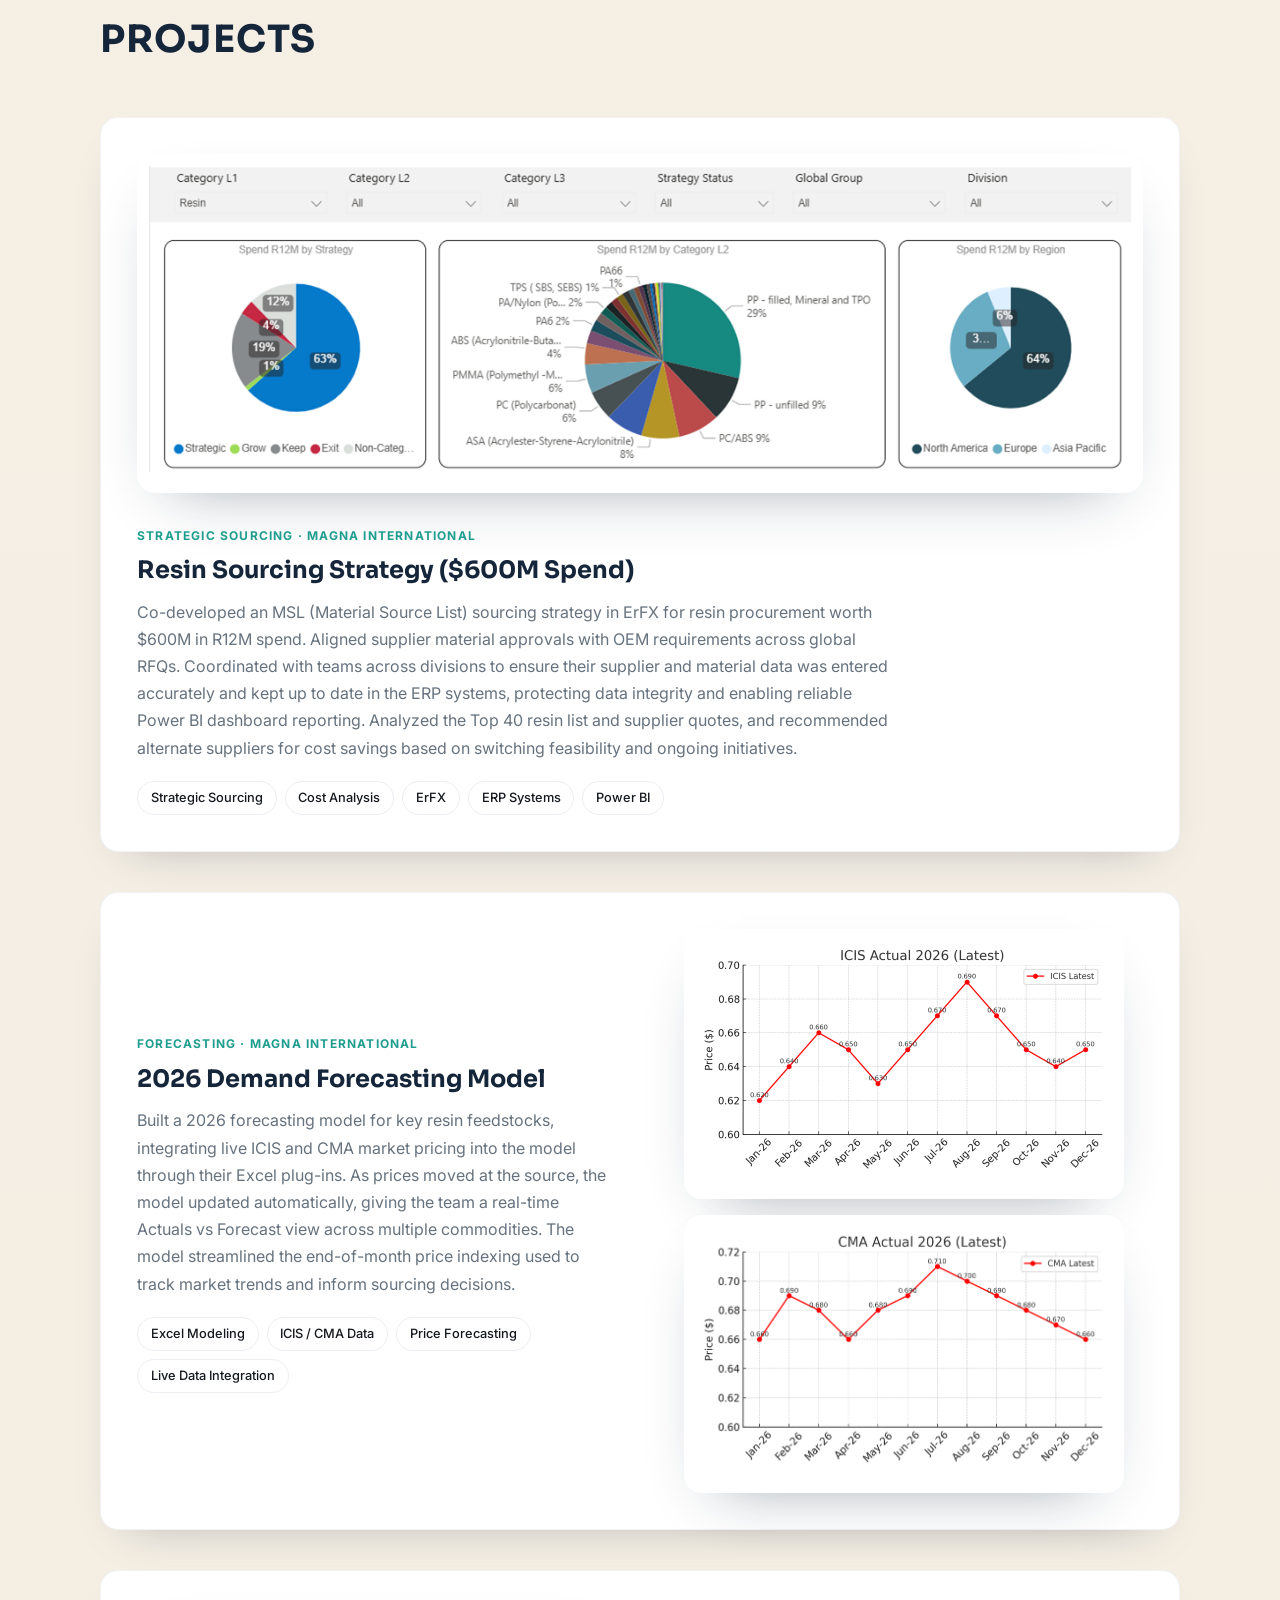
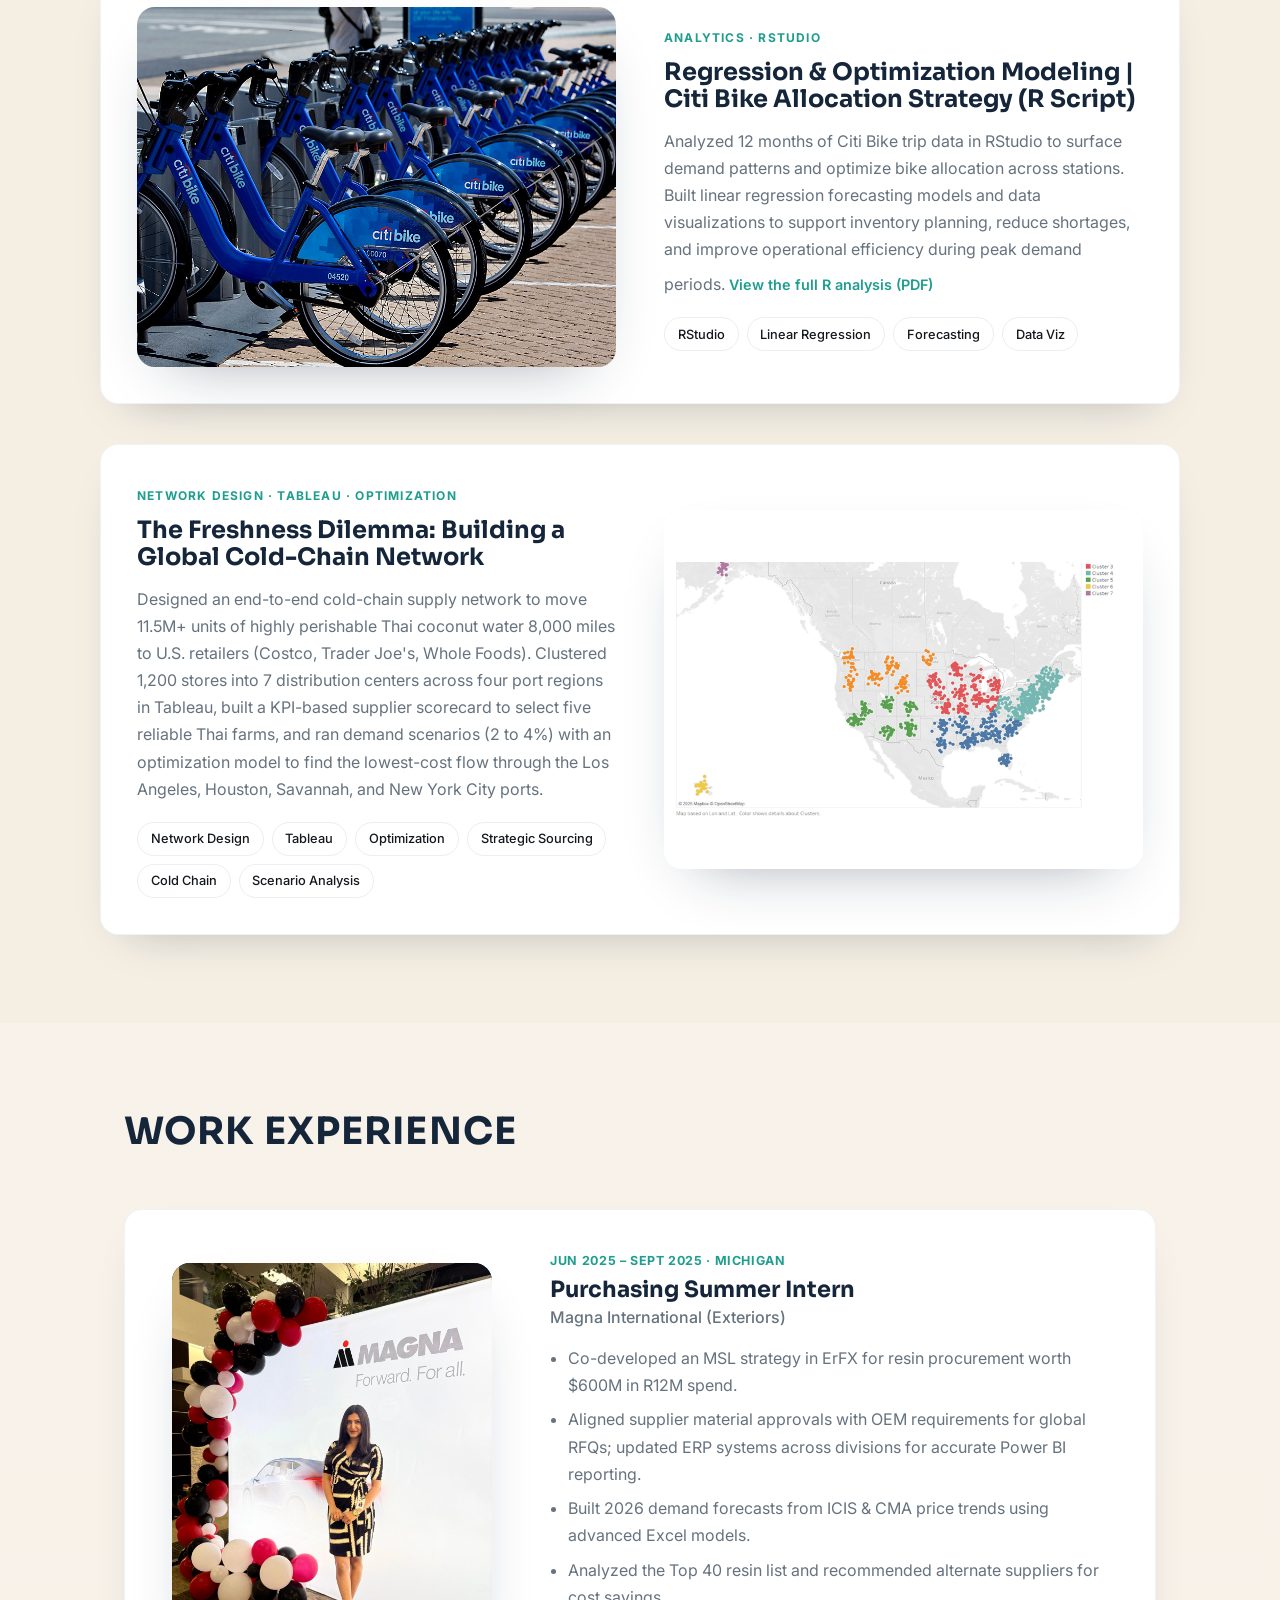
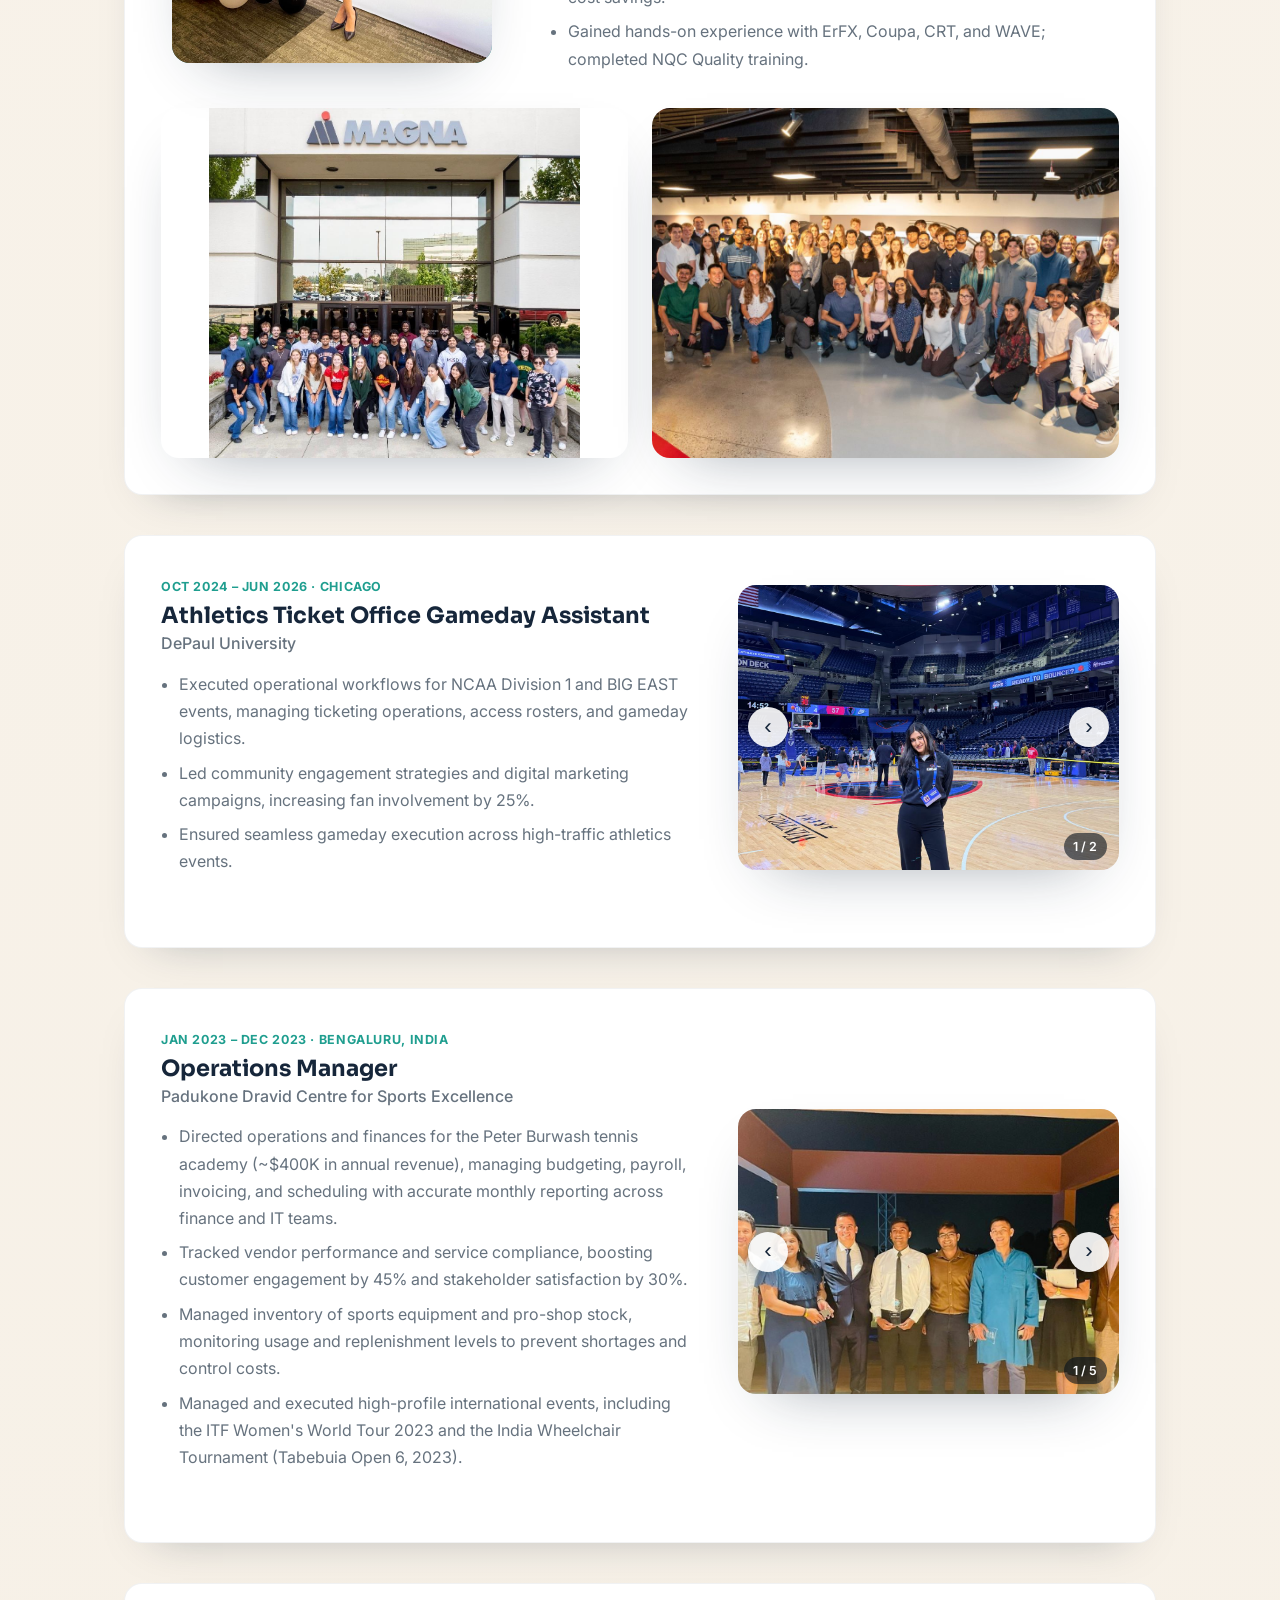
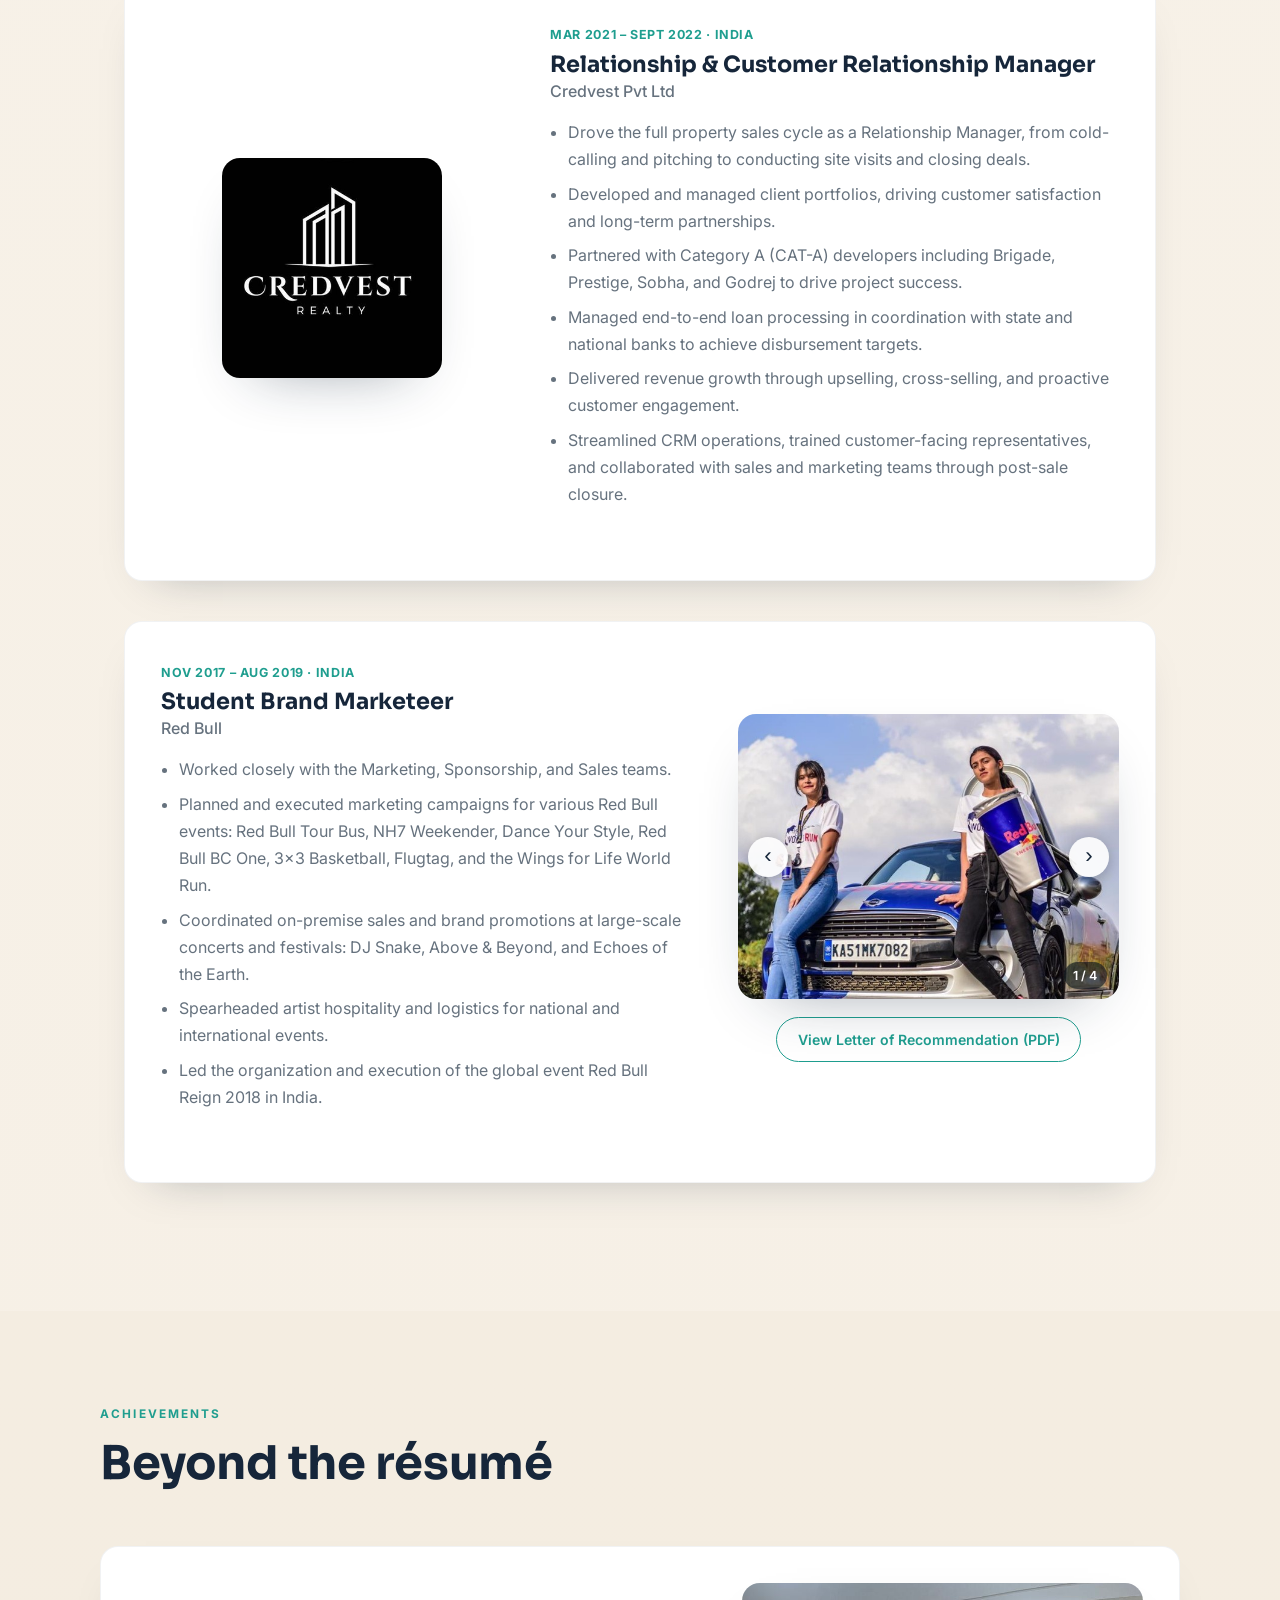
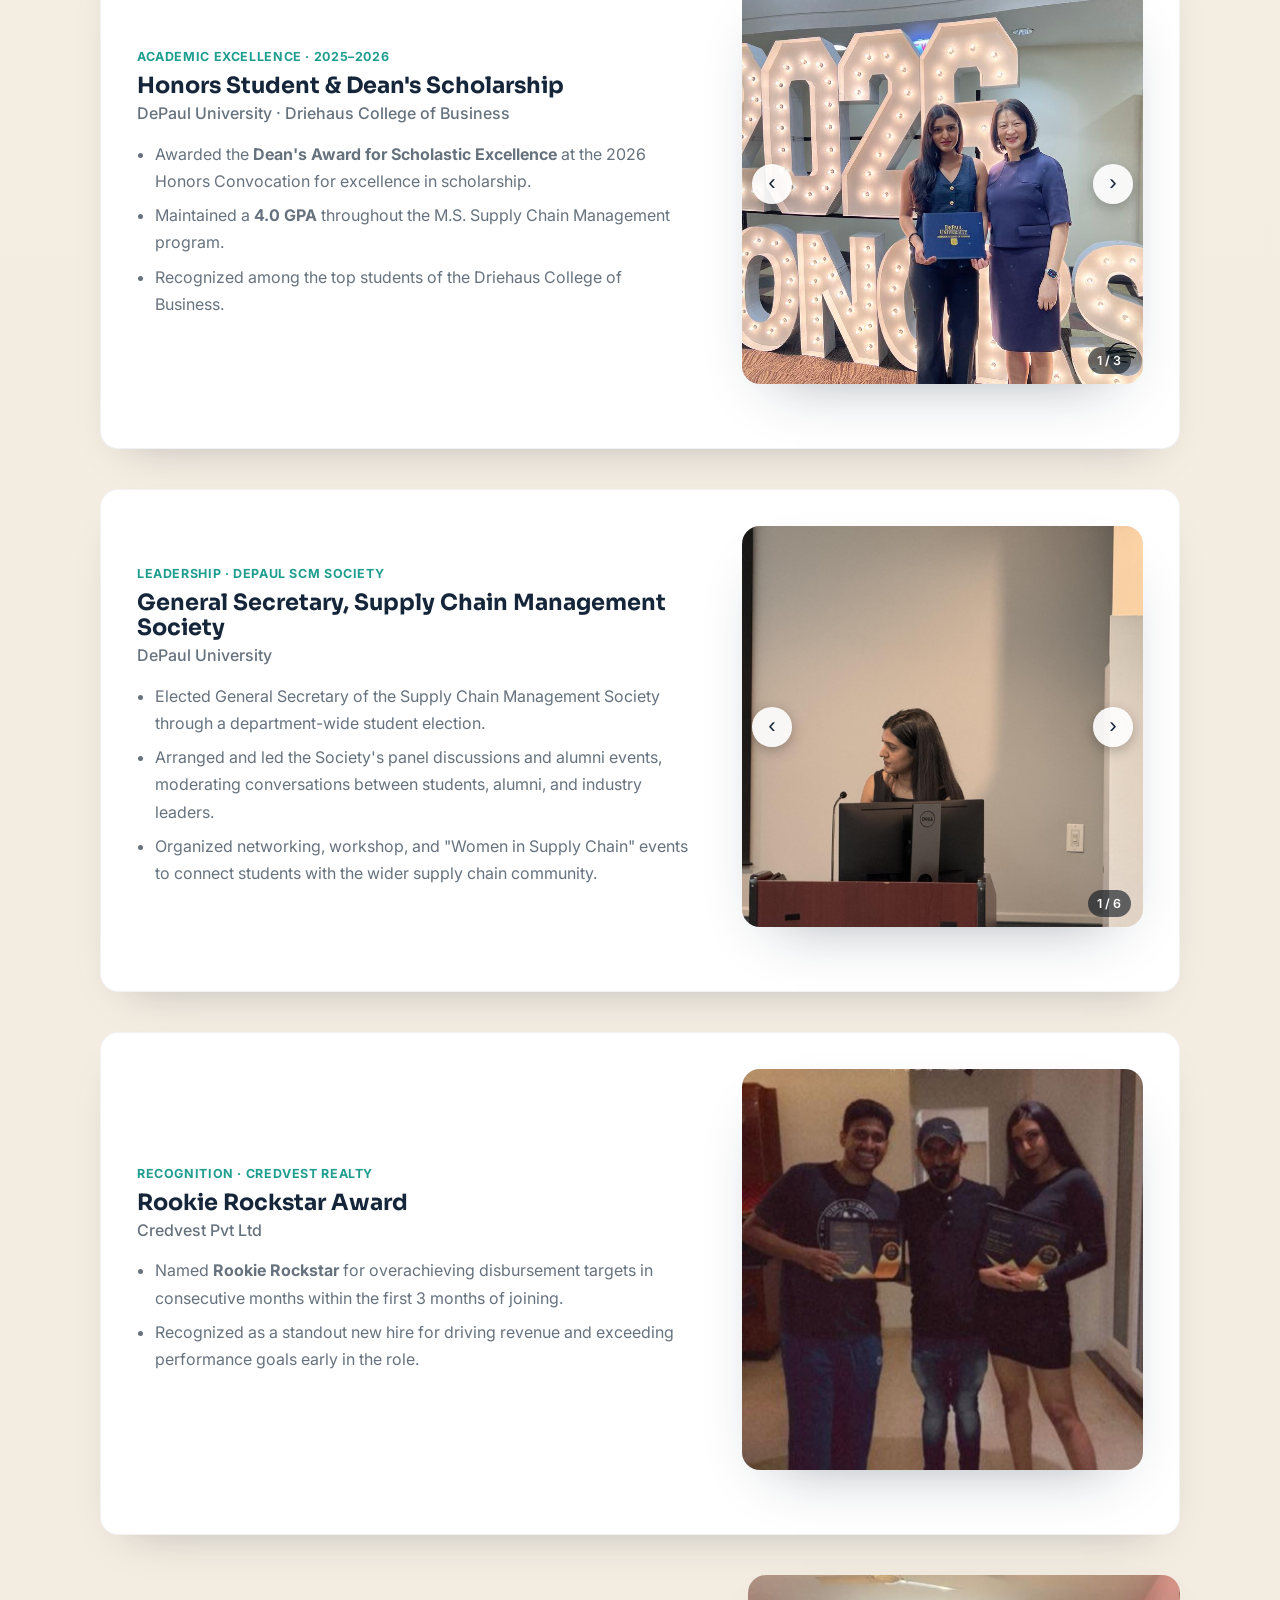
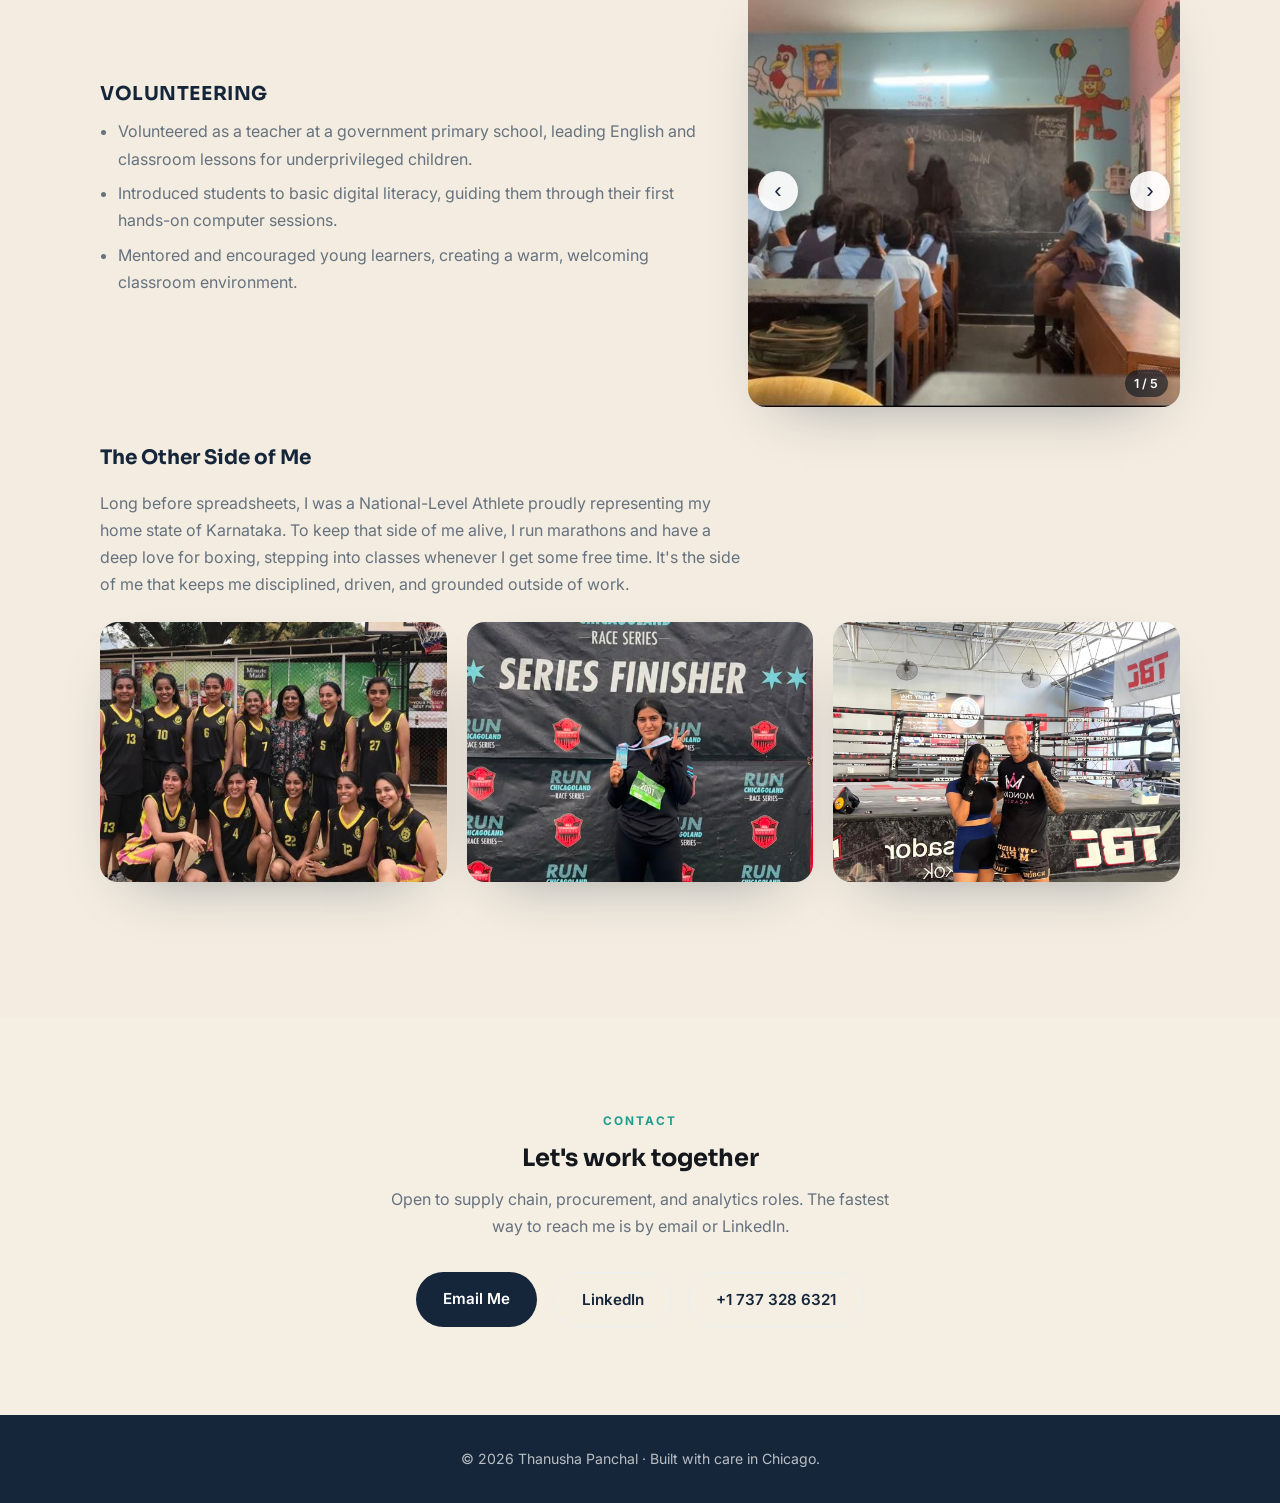
==== commit 27d63436: "Re-add Download Resume button to hero" ====
--- a/index.html
+++ b/index.html
@@ -53,6 +53,9 @@
           <p class="tagline">Supply Chain Strategist</p>
           <div class="hero-actions">
             <a href="#projects" class="btn btn-primary">View My Work</a>
+            <a href="assets/Thanusha-Panchal-Resume.pdf" class="btn btn-teal" download>
+              Download Résumé
+            </a>
           </div>
         </div>
       </div>
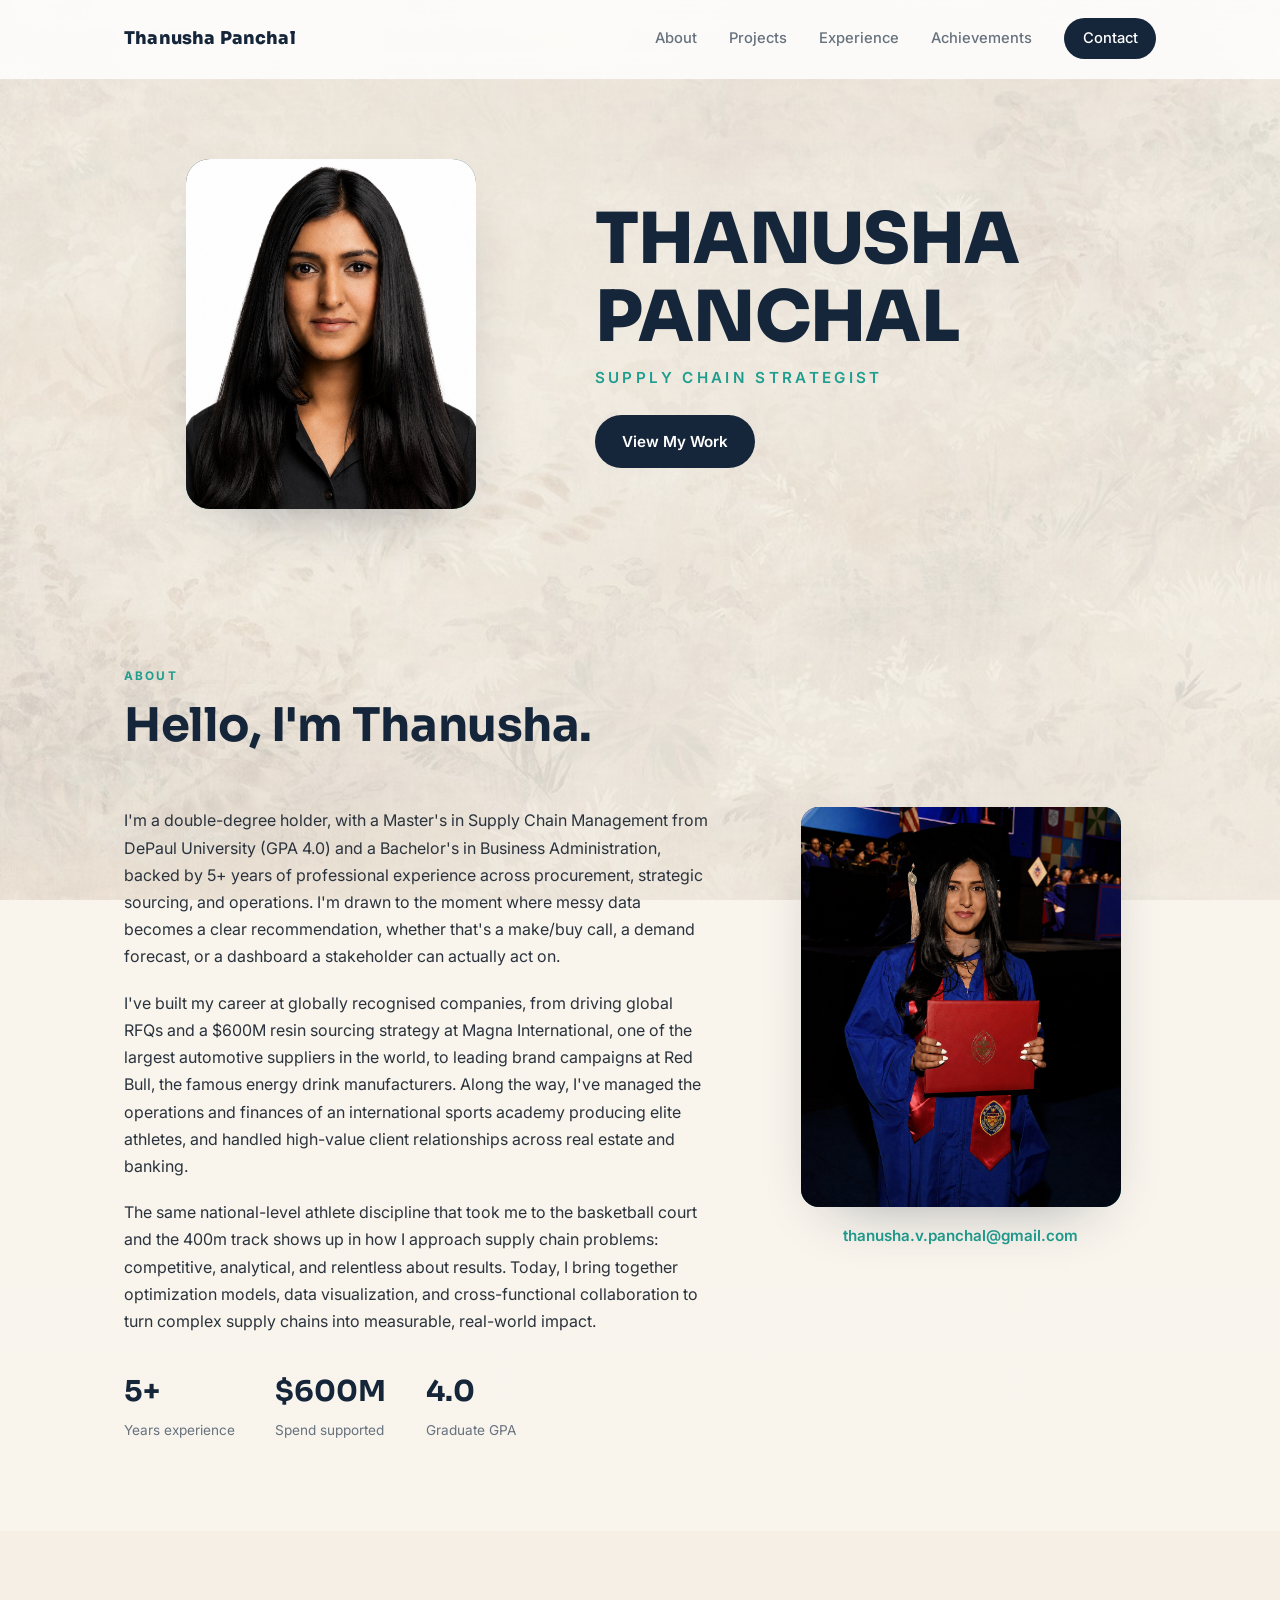
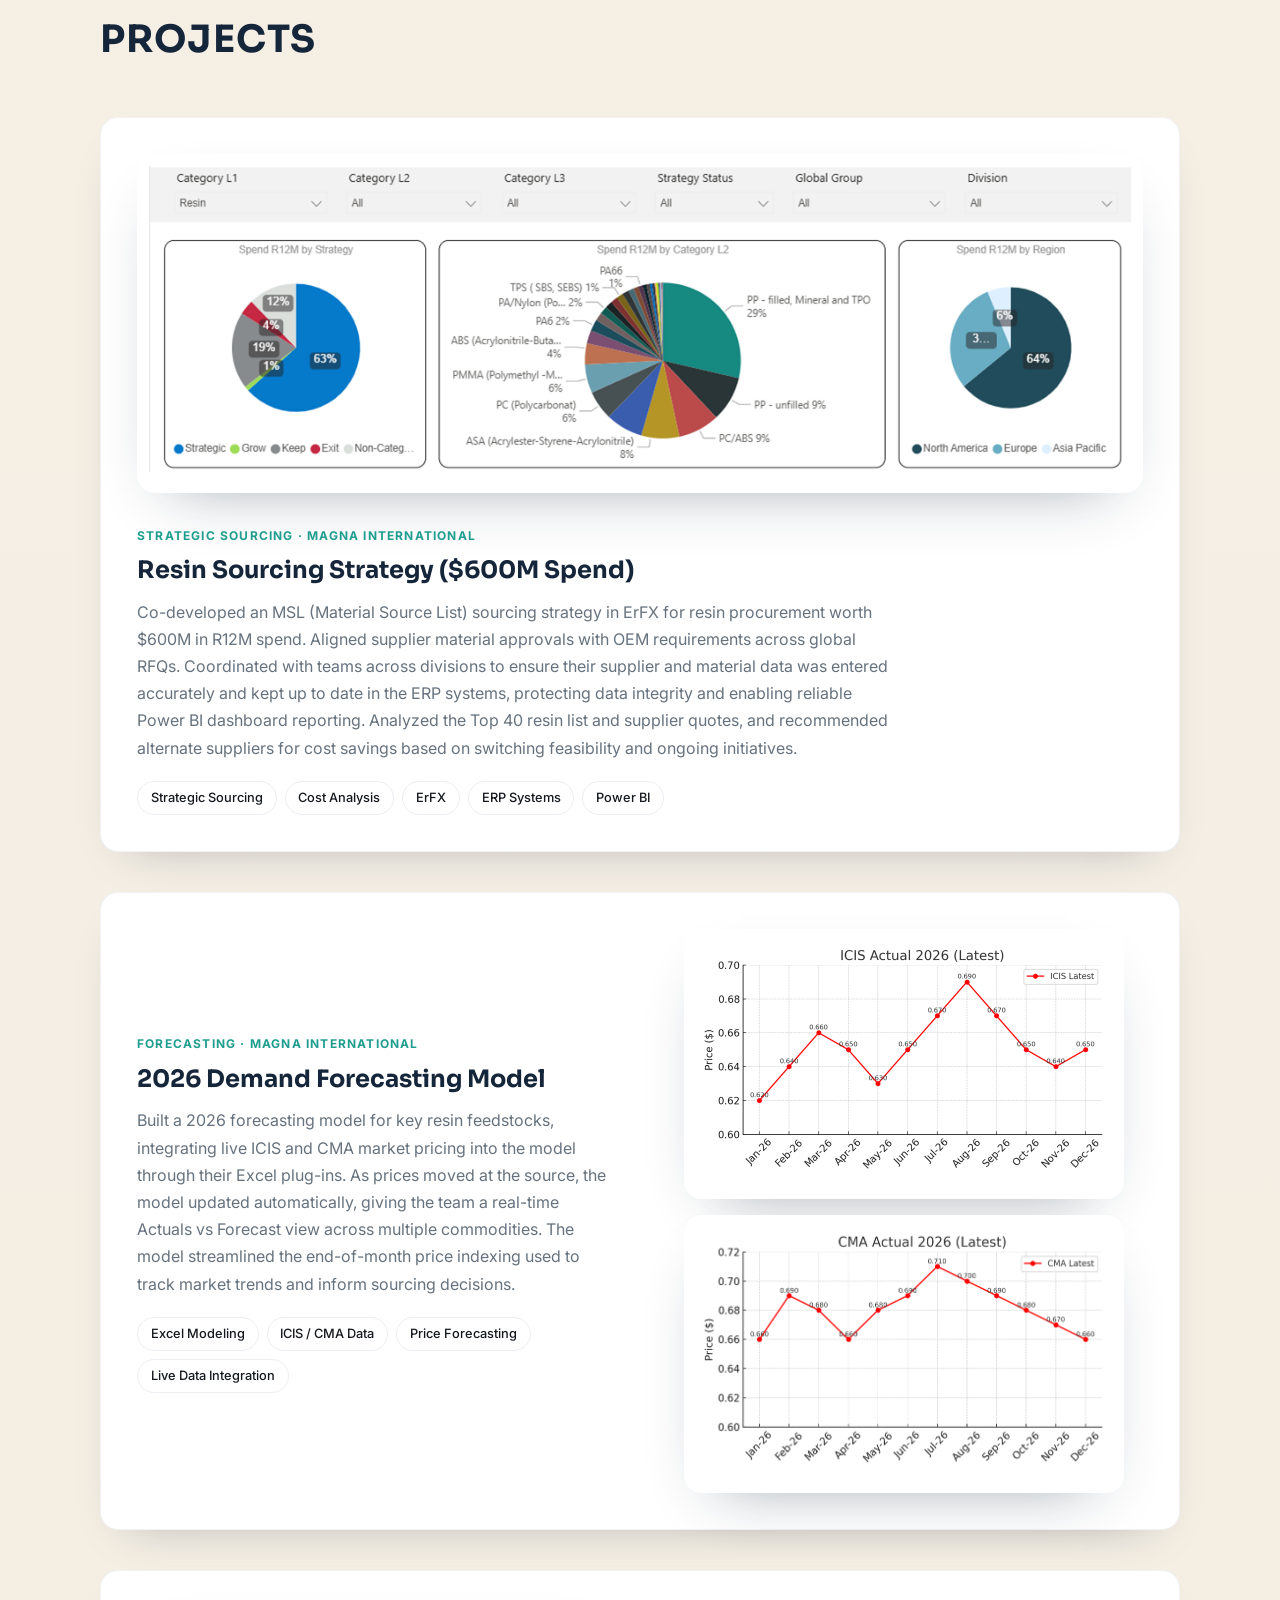
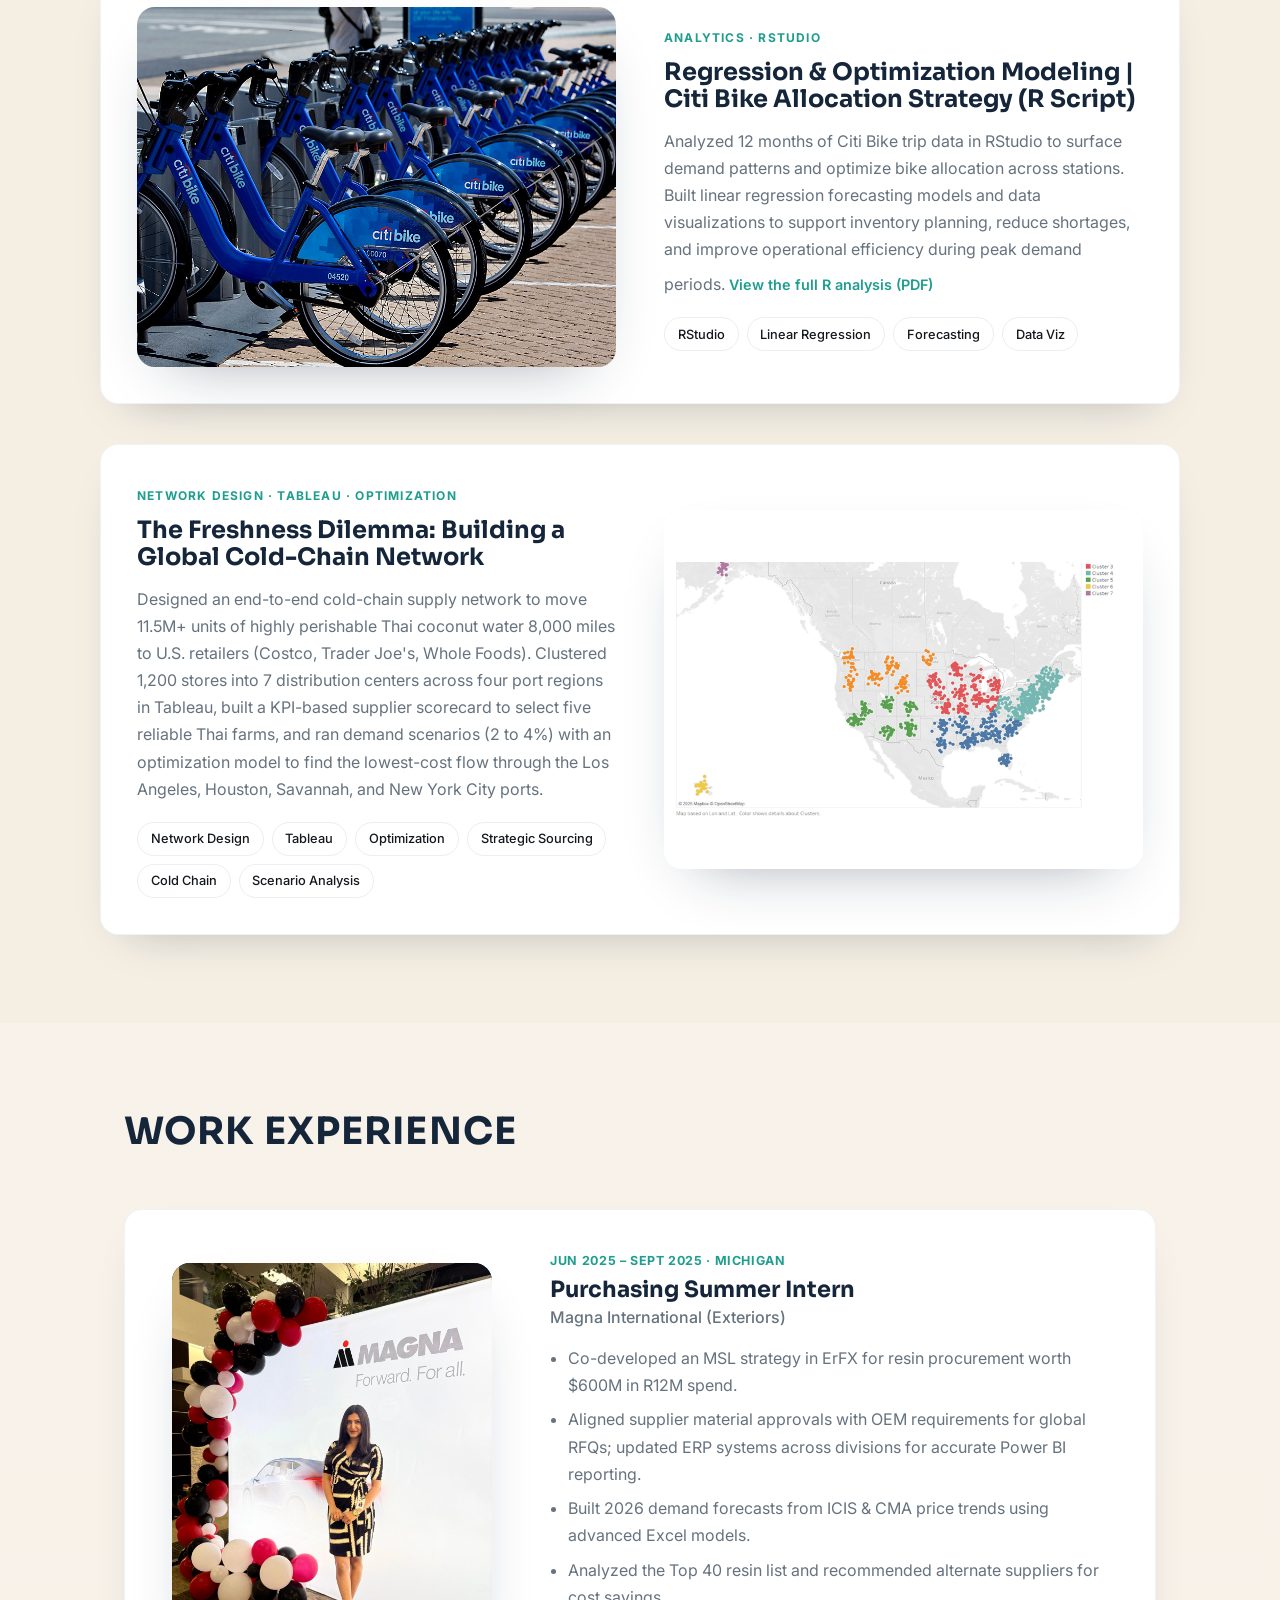
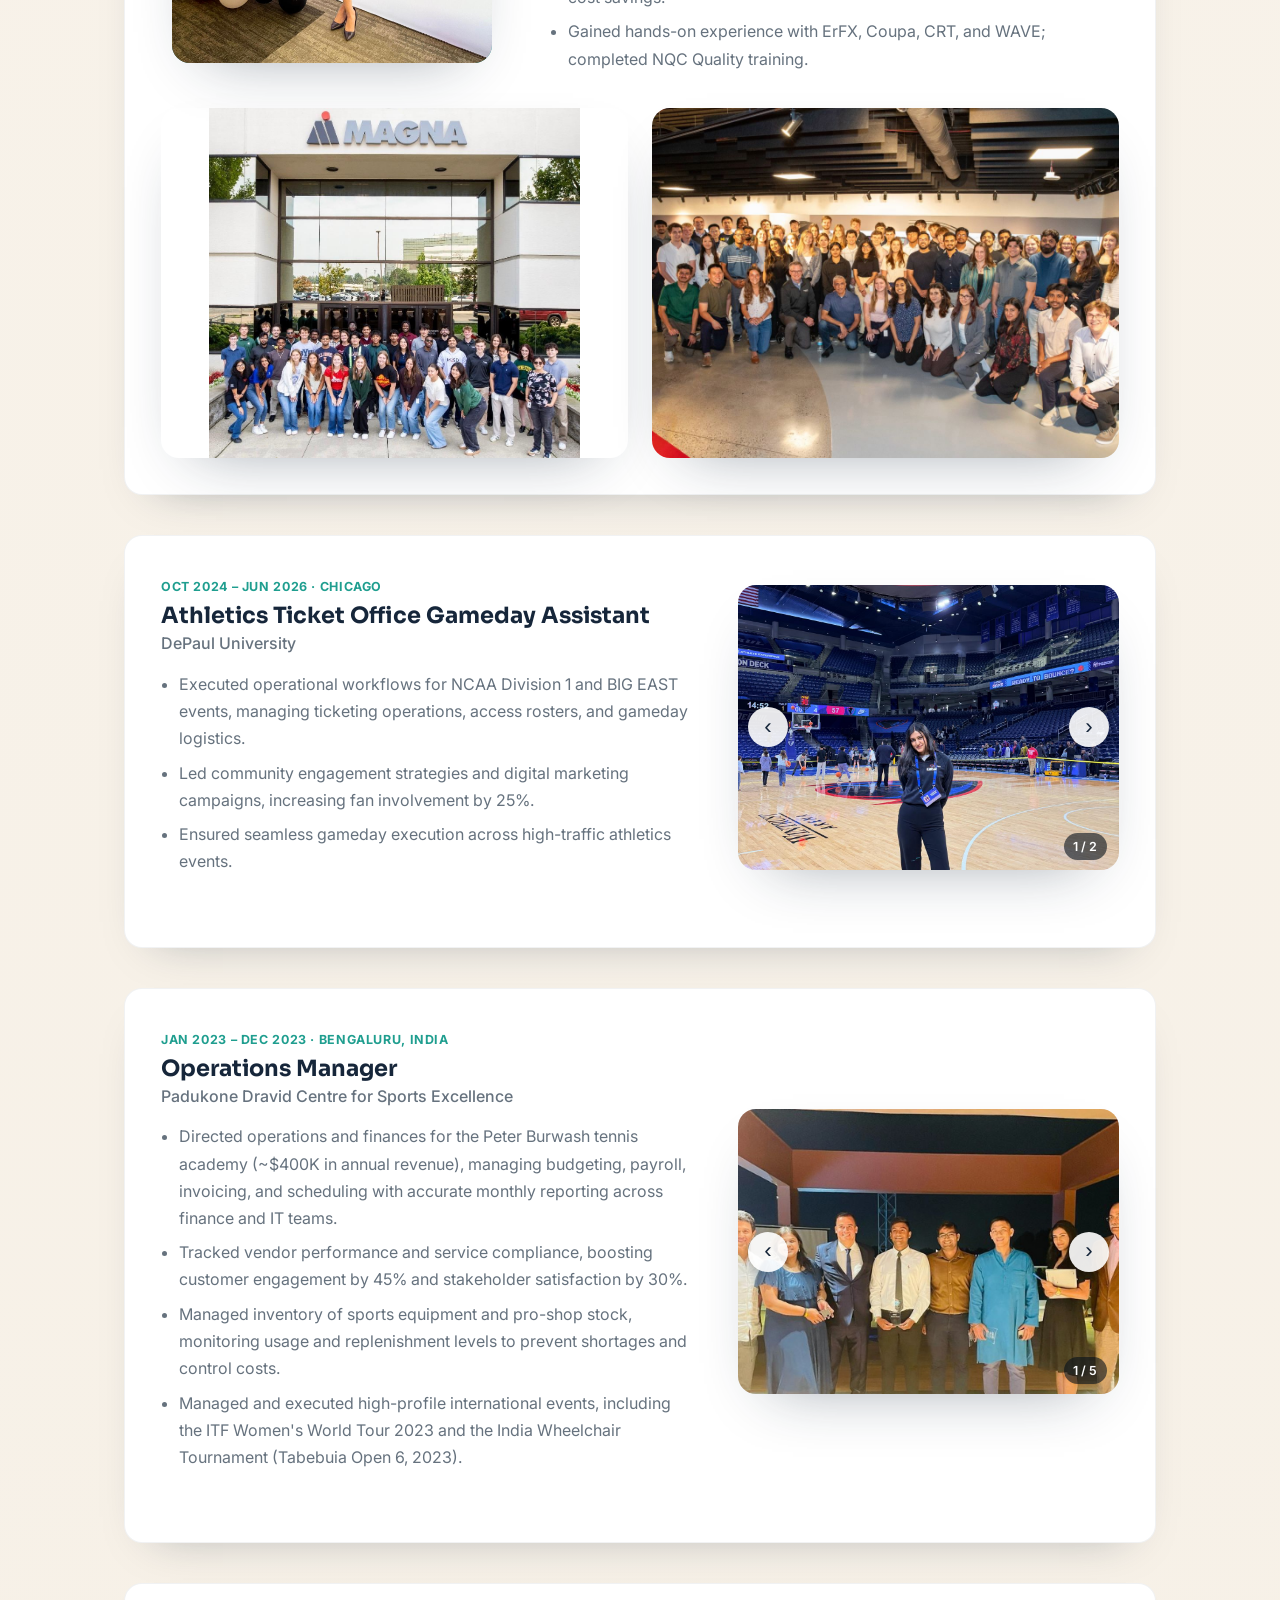
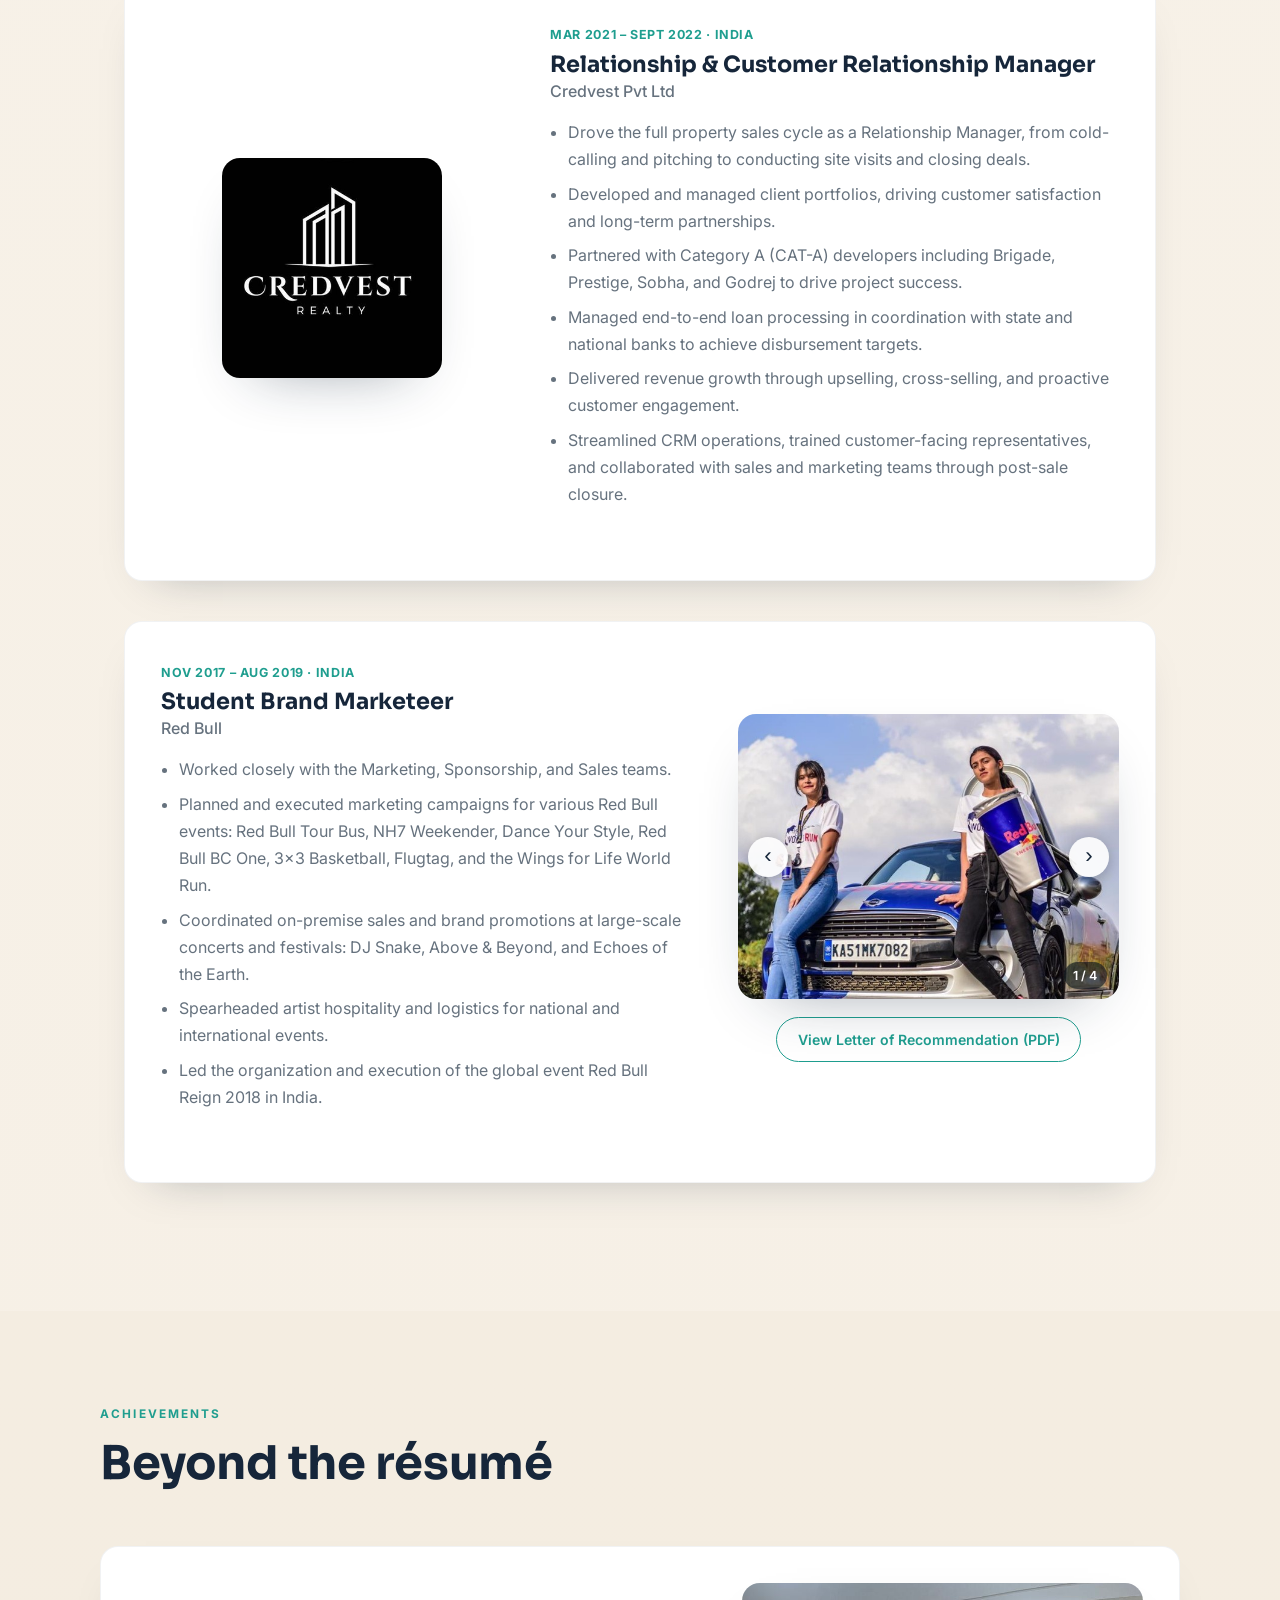
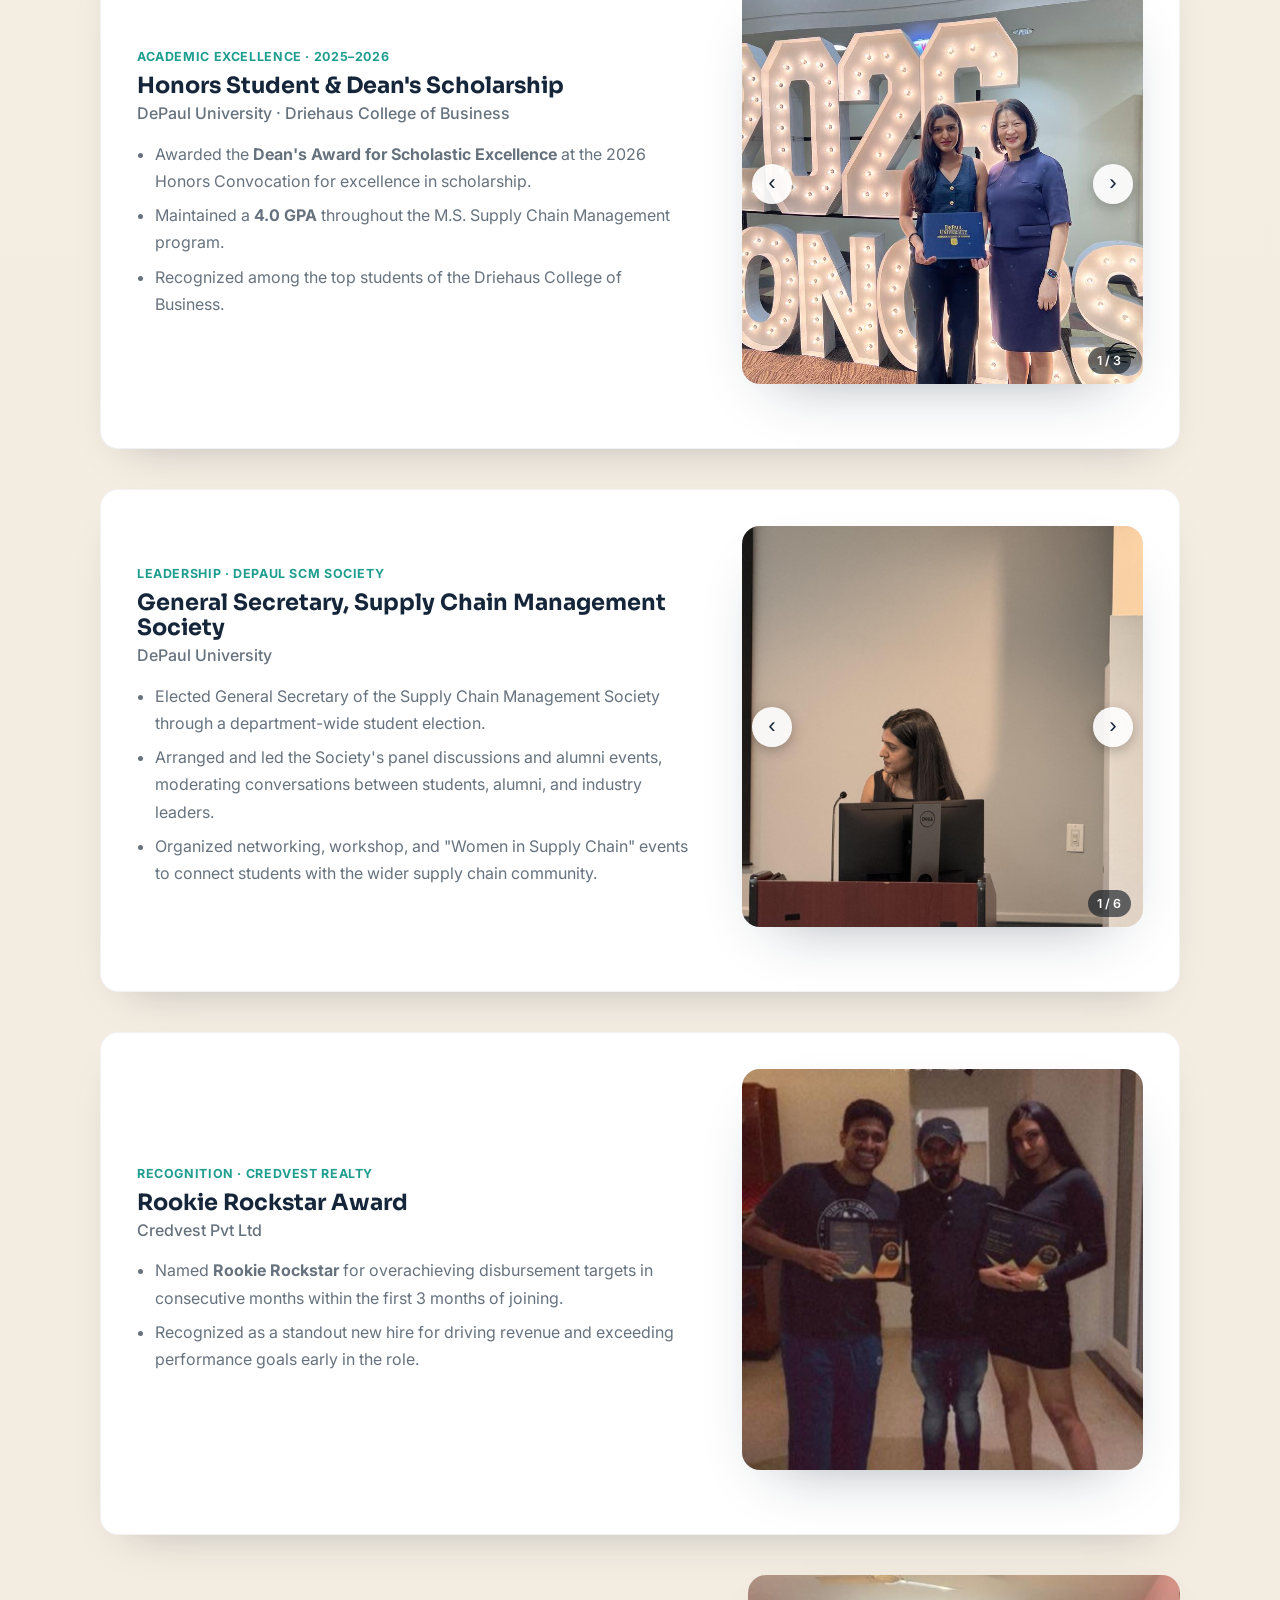
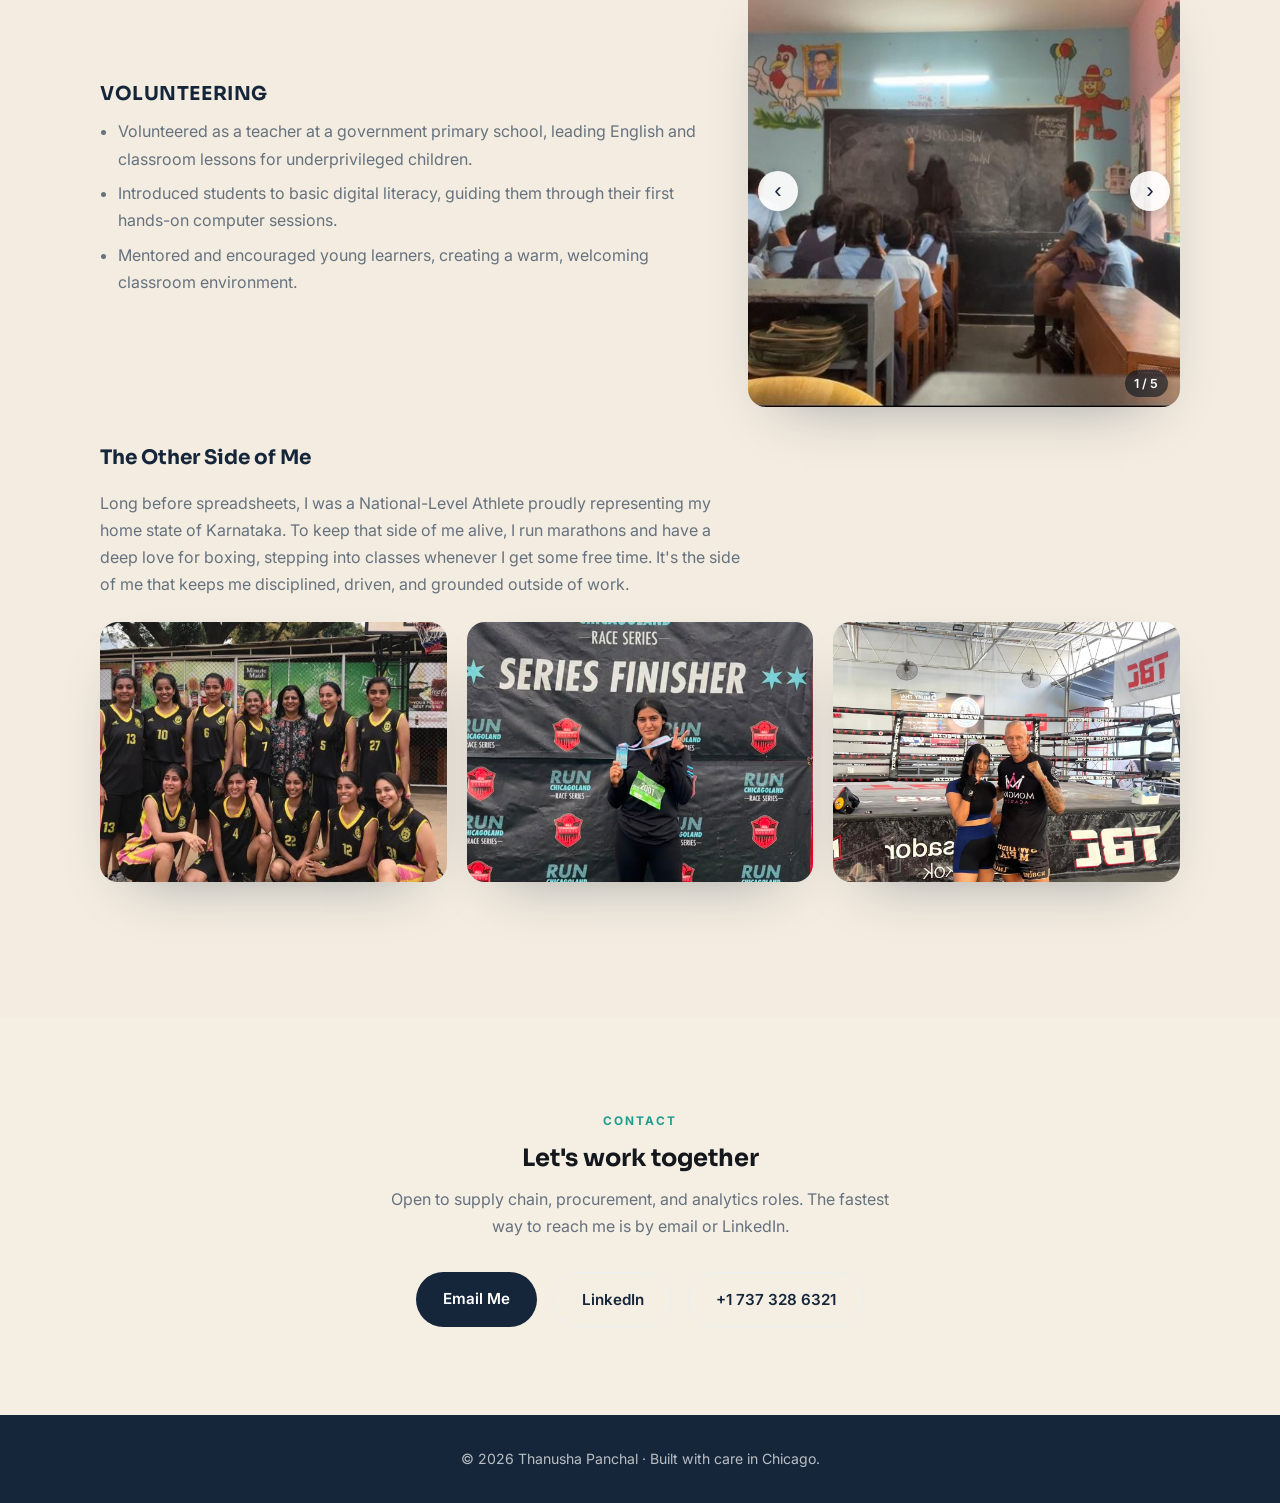
==== commit d0e51529: "Remove Download Resume button from hero" ====
--- a/index.html
+++ b/index.html
@@ -53,9 +53,6 @@
           <p class="tagline">Supply Chain Strategist</p>
           <div class="hero-actions">
             <a href="#projects" class="btn btn-primary">View My Work</a>
-            <a href="assets/Thanusha-Panchal-Resume.pdf" class="btn btn-teal" download>
-              Download Résumé
-            </a>
           </div>
         </div>
       </div>
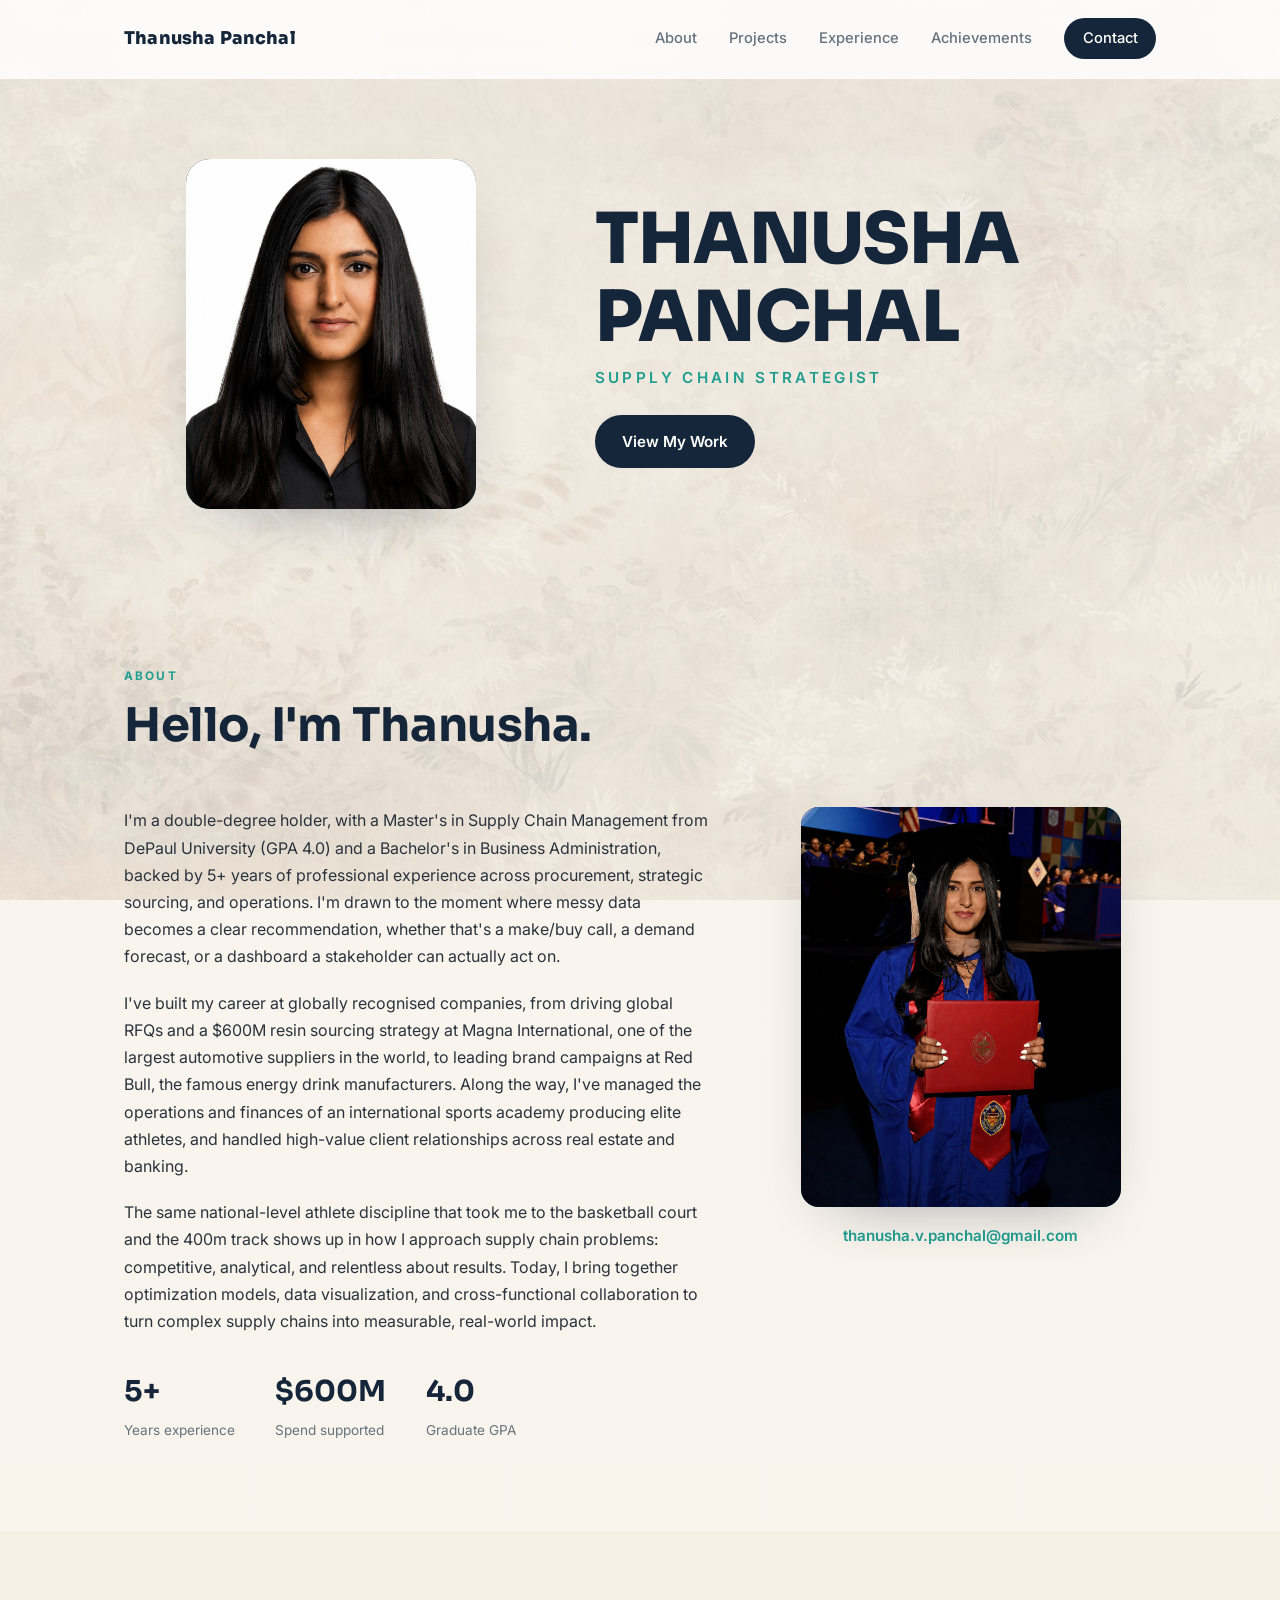
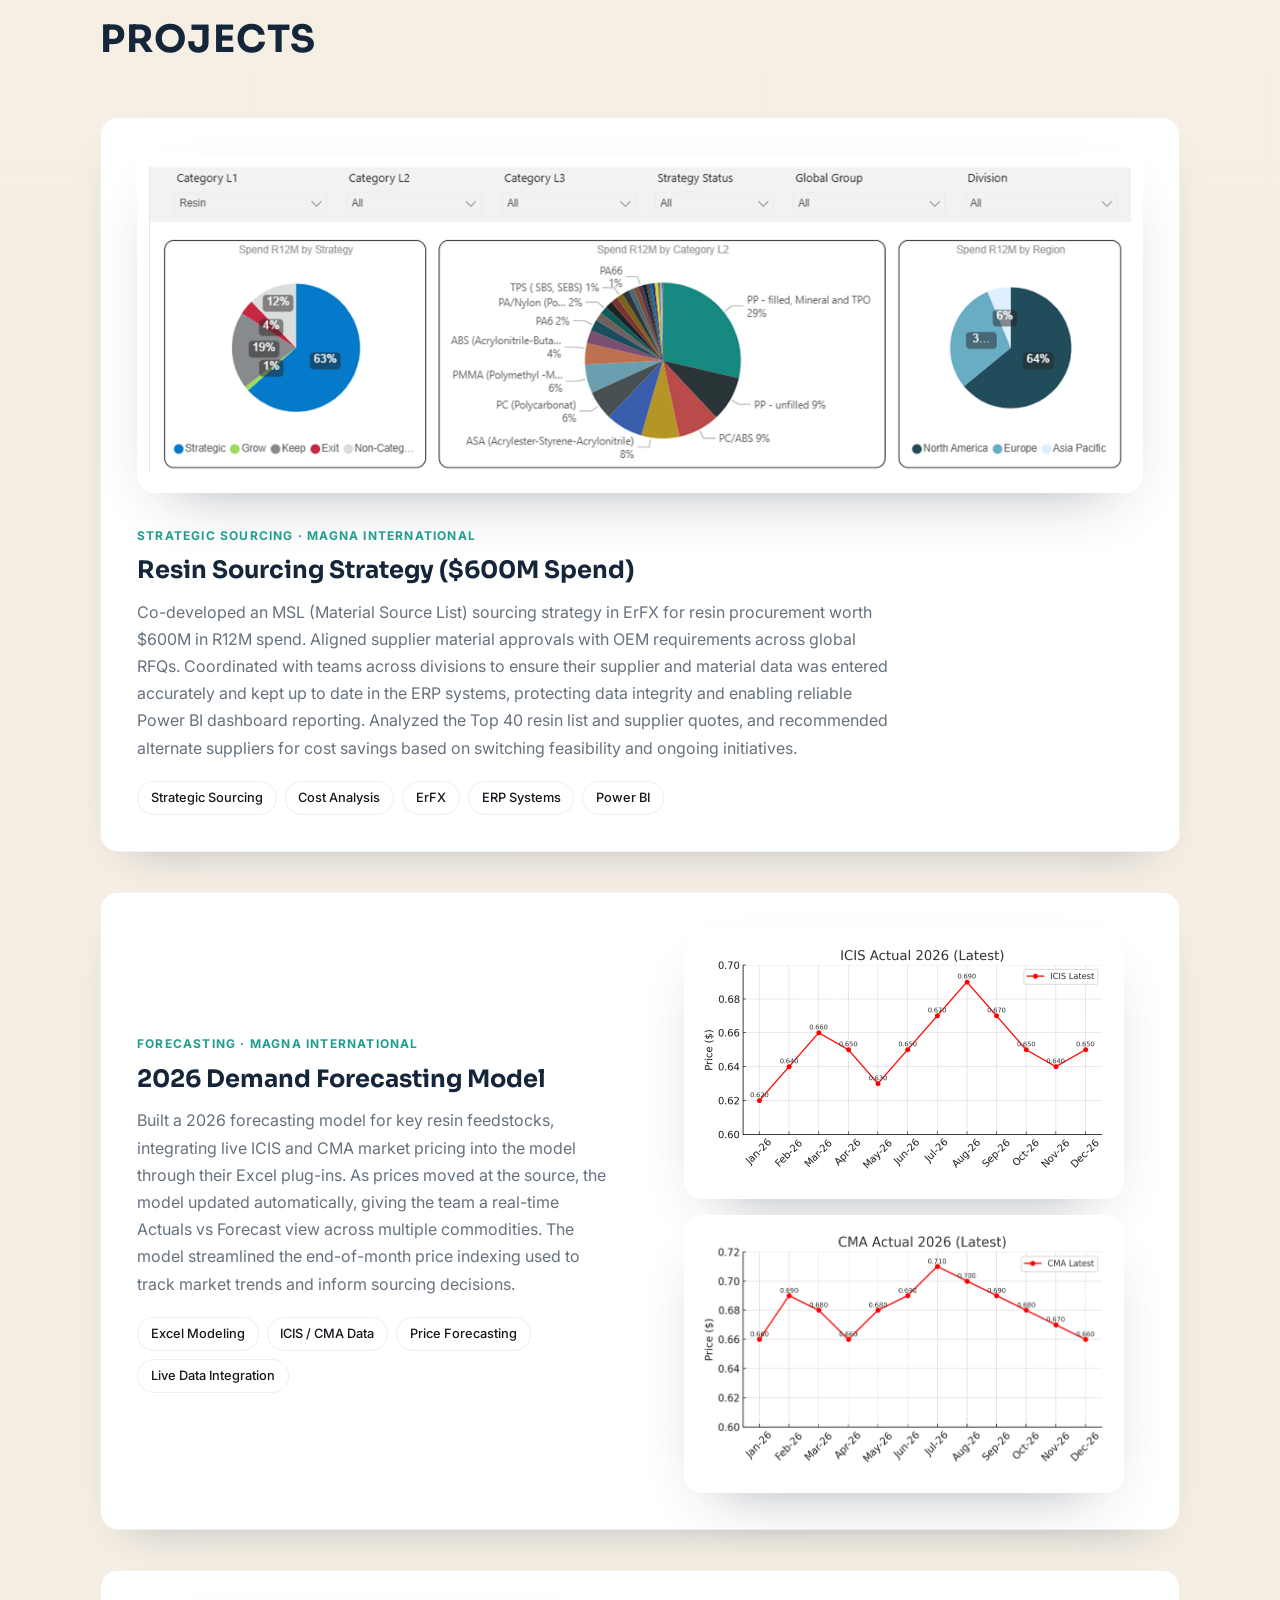
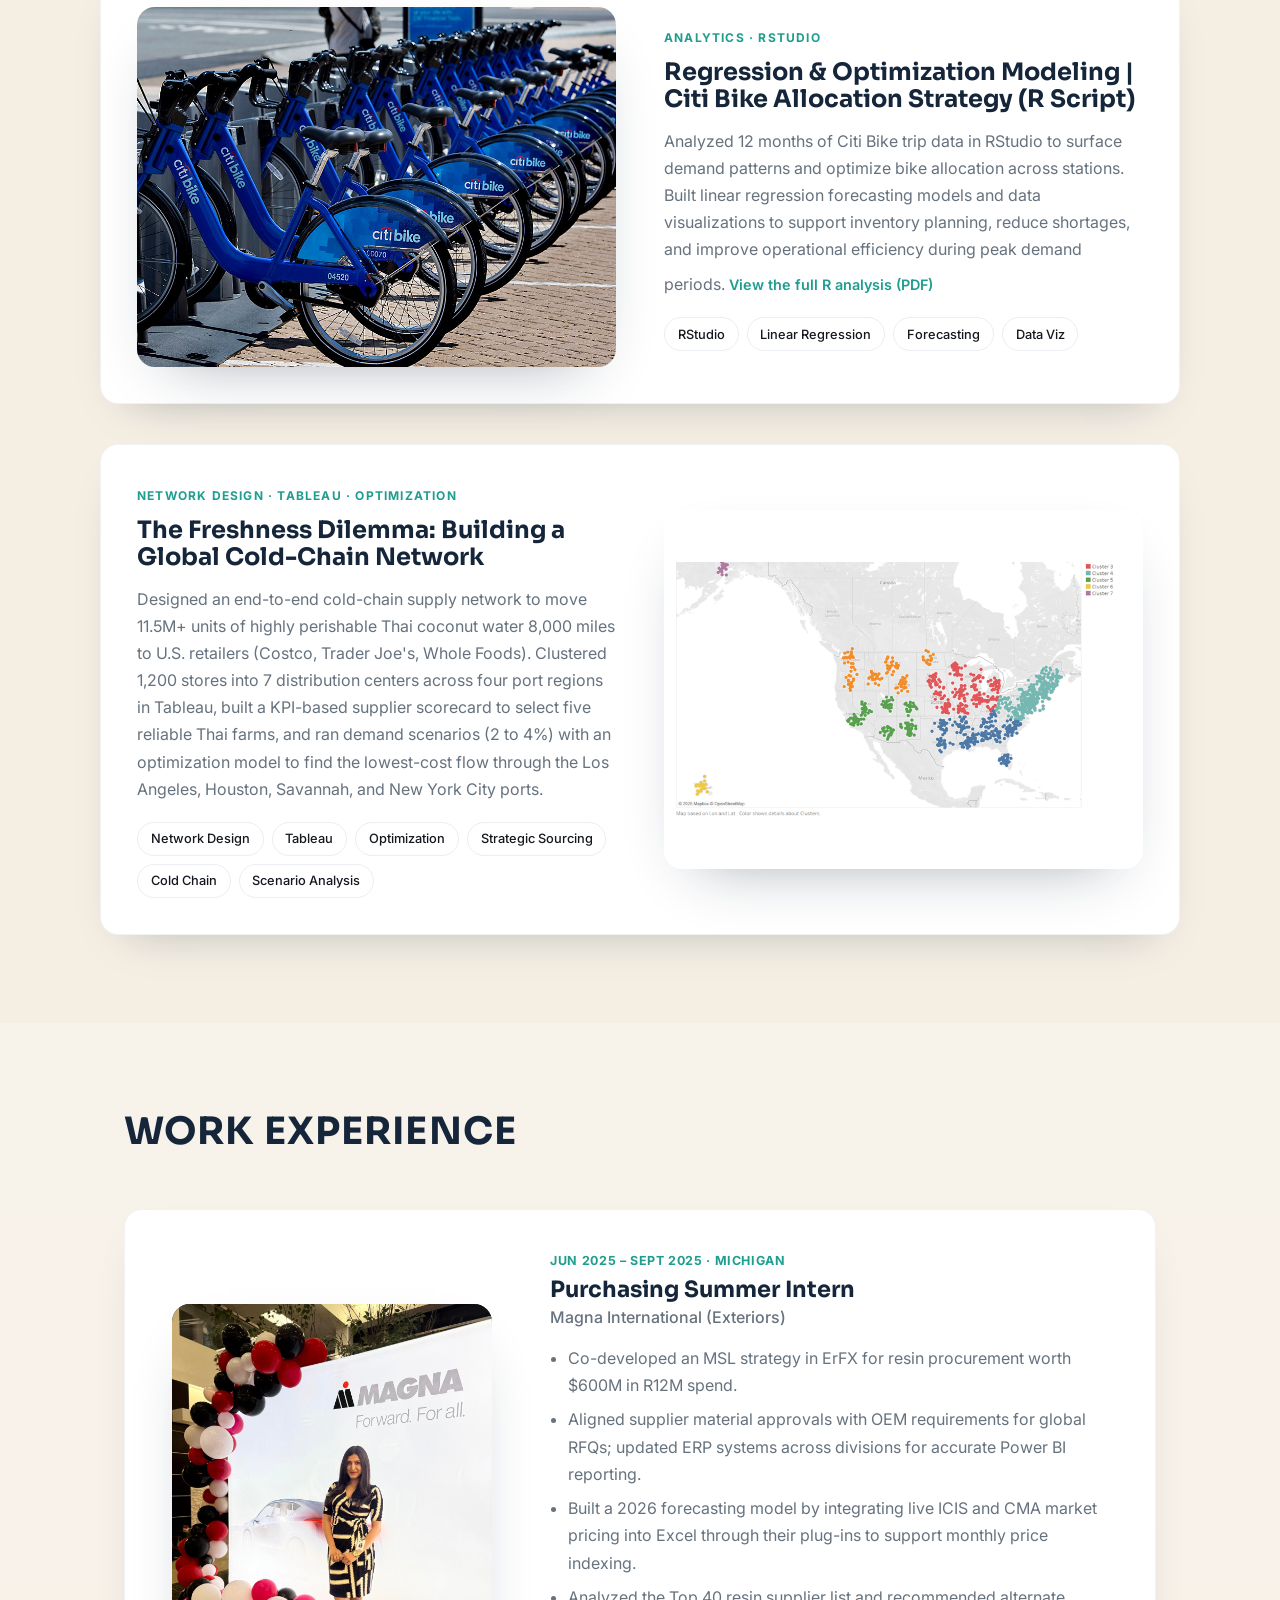
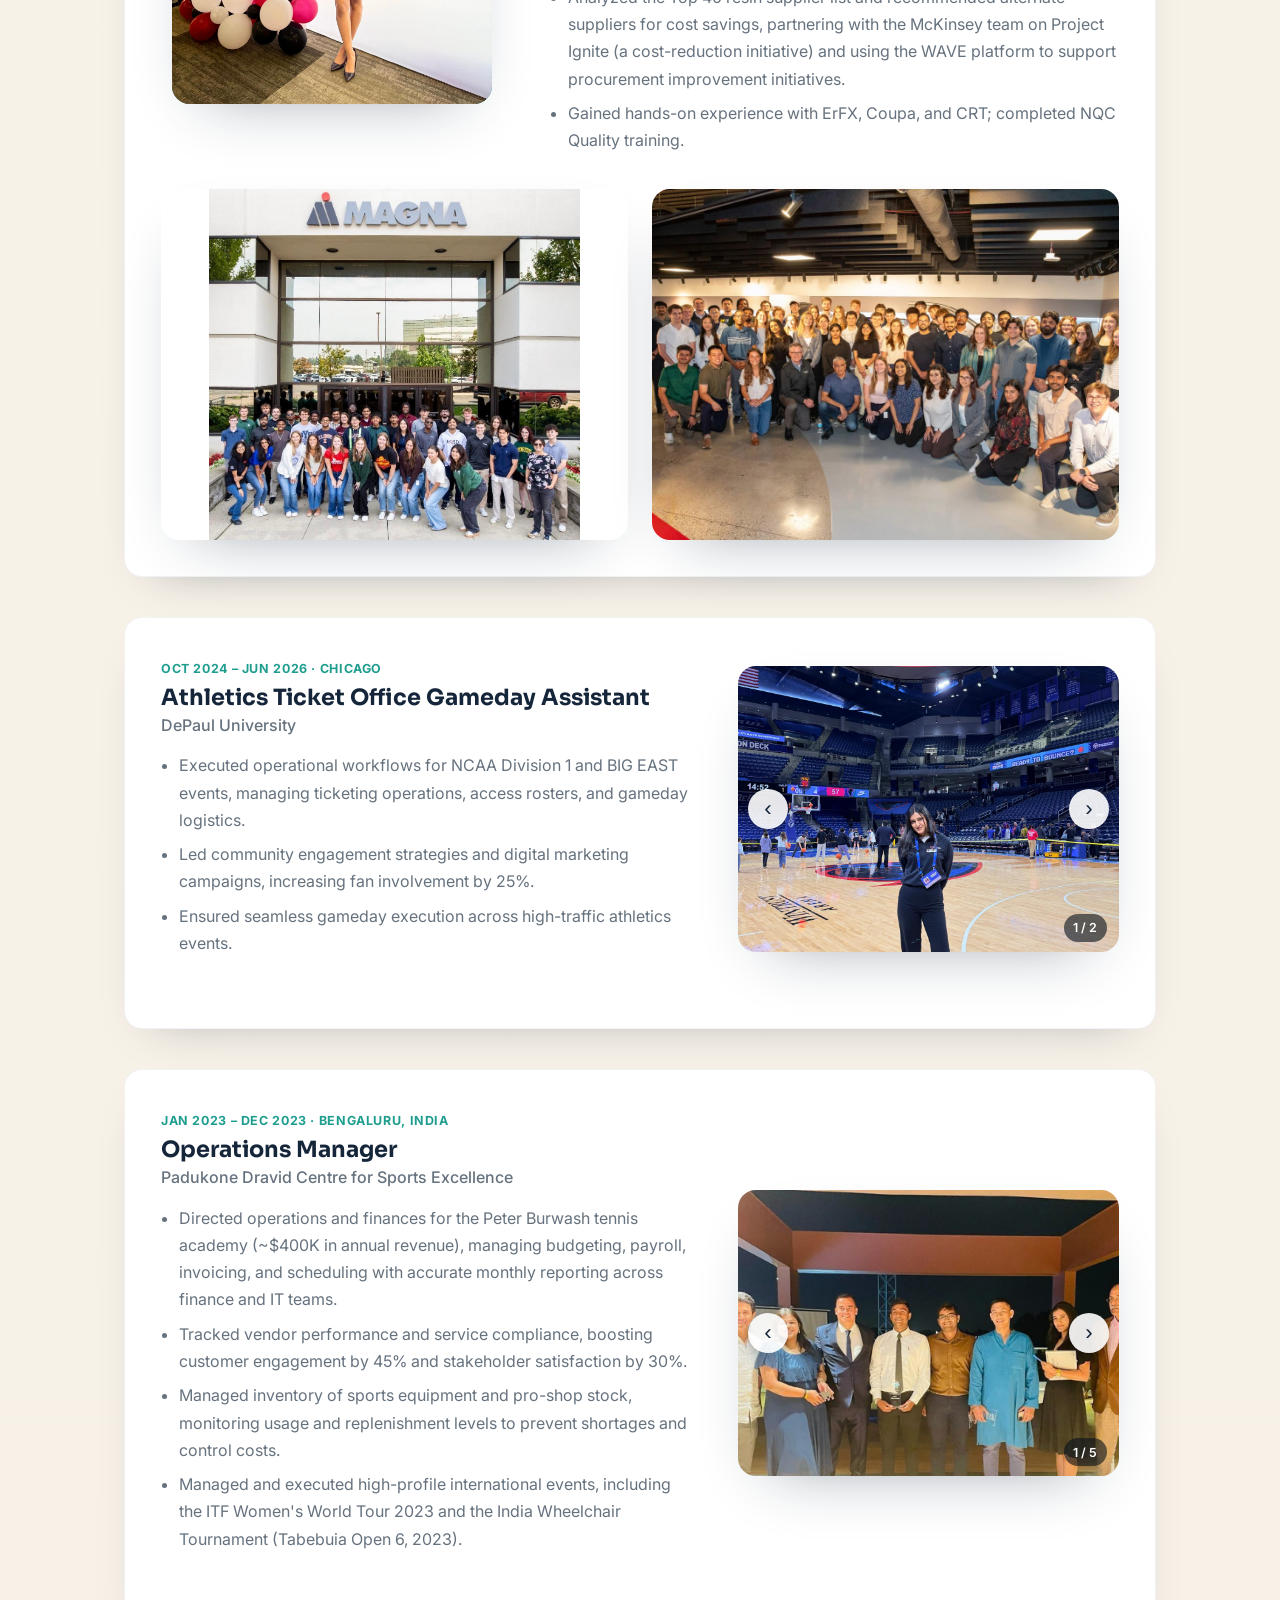
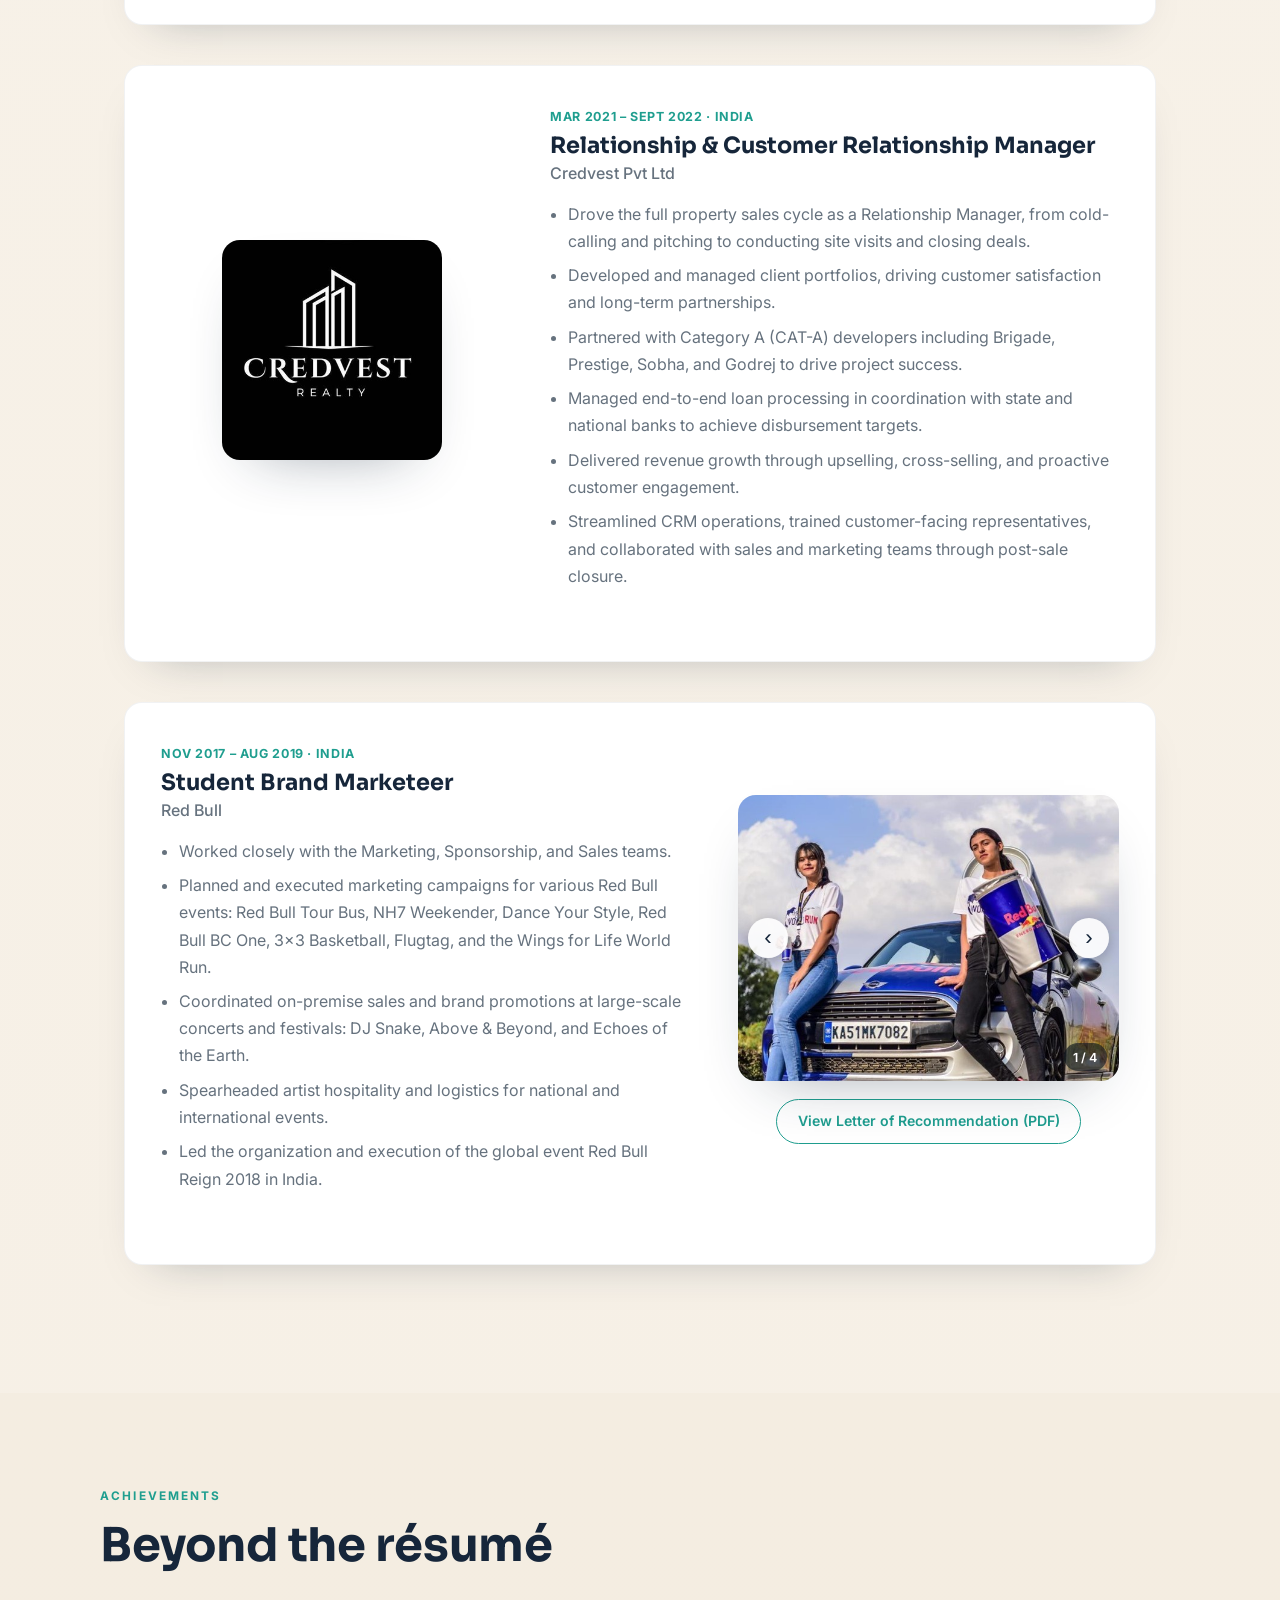
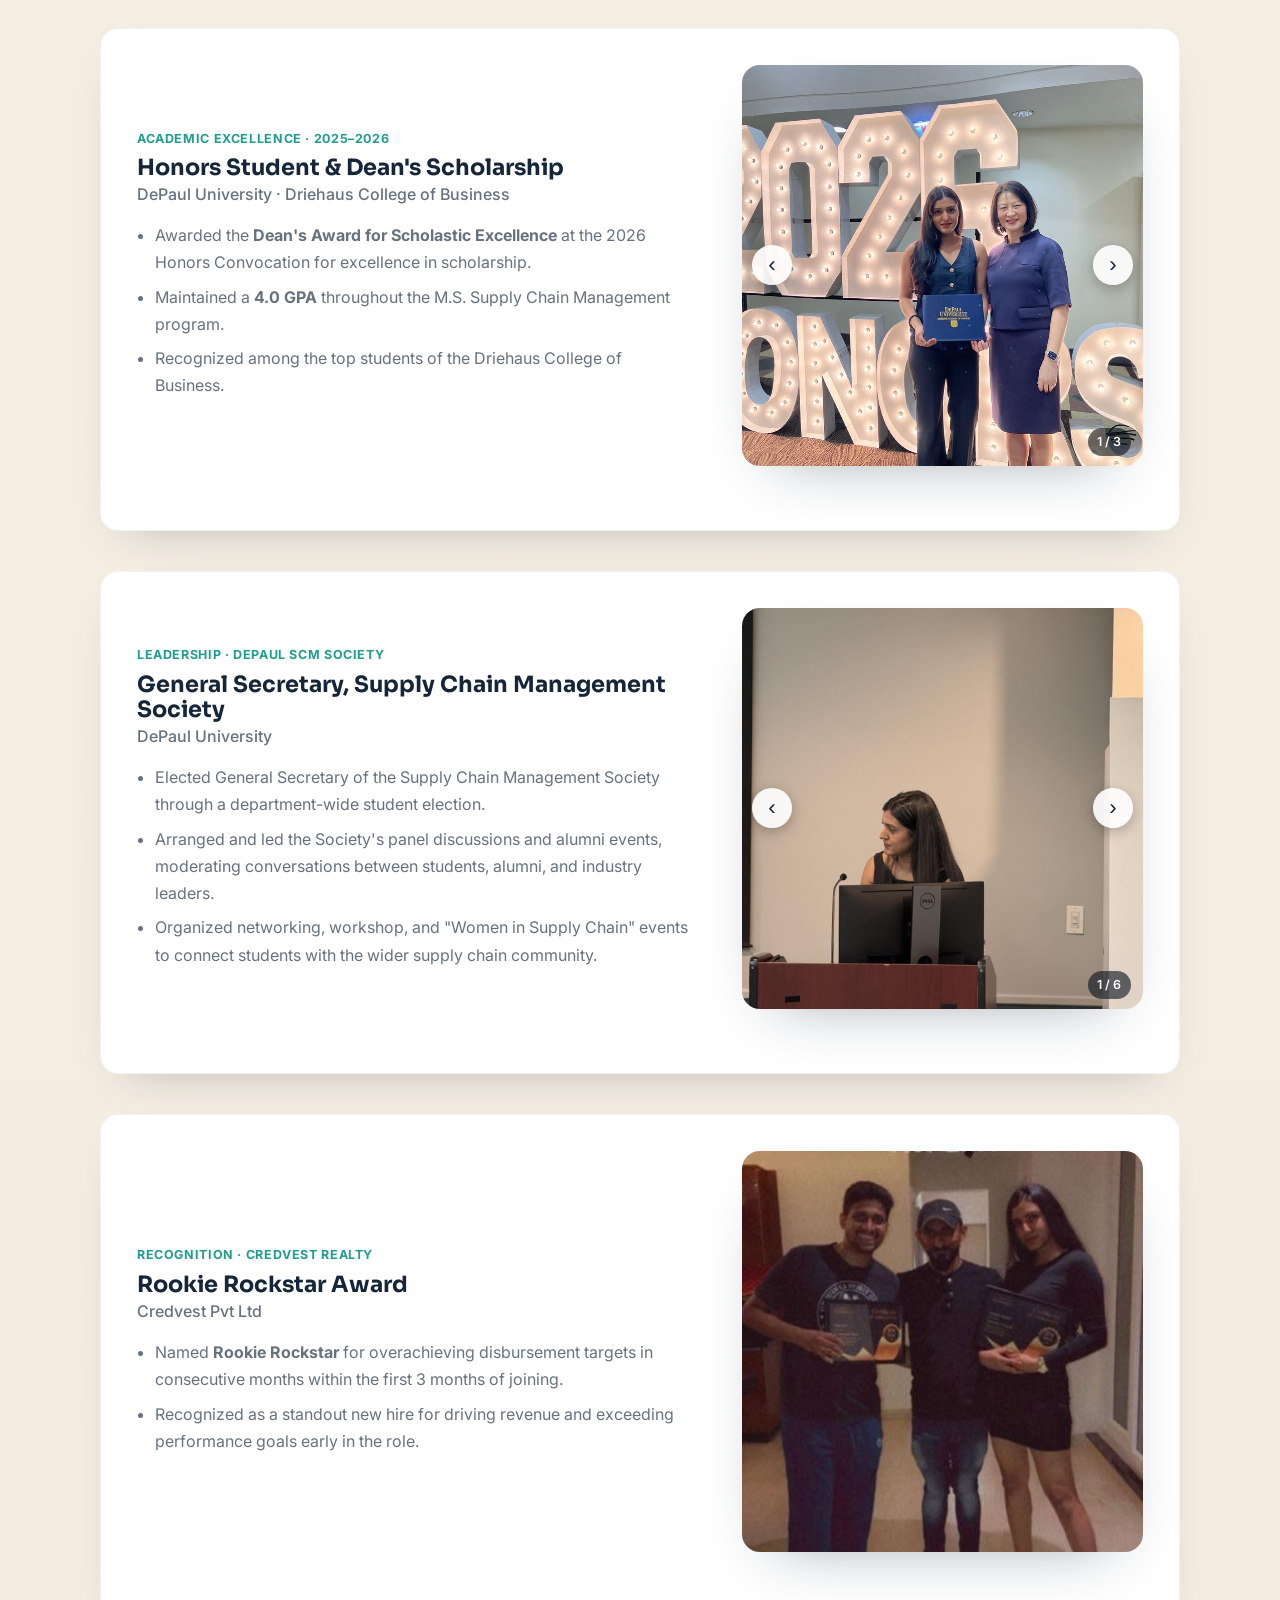
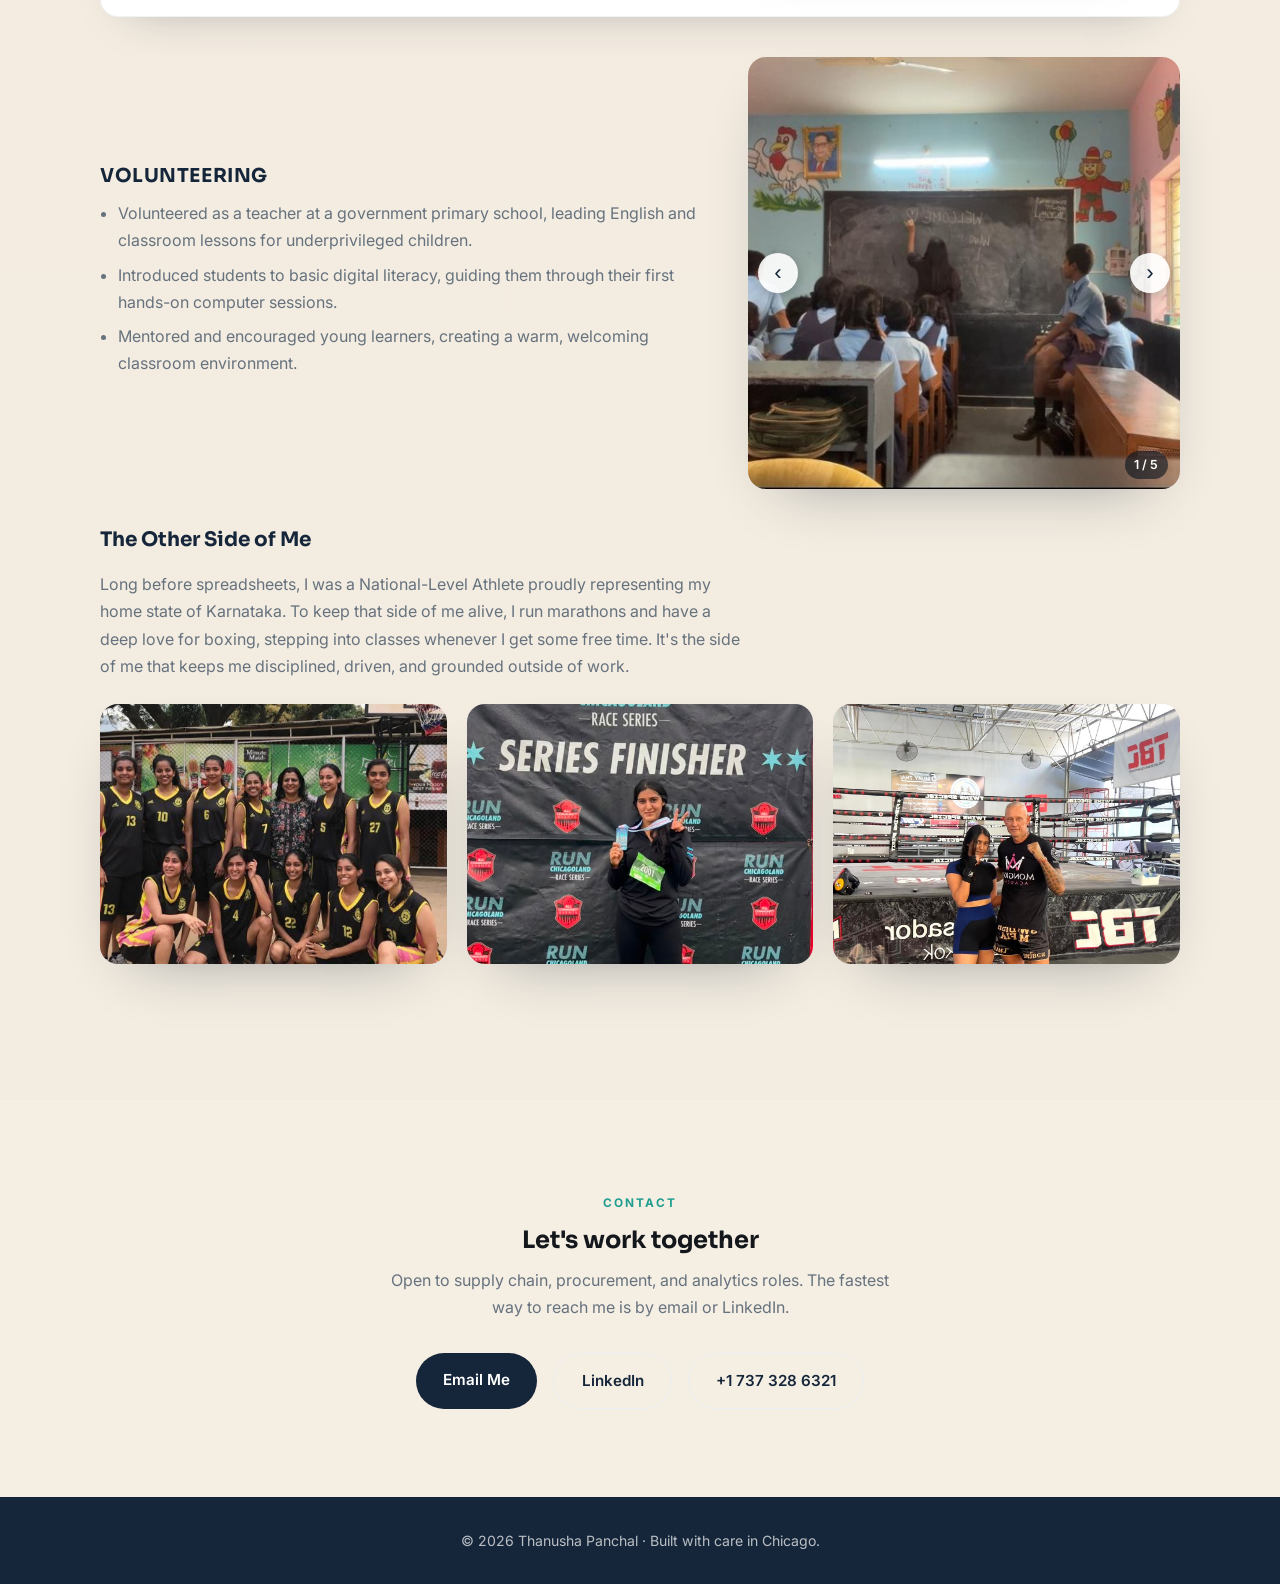
==== commit 8b1c4085: "Refine Magna bullets: add Project Ignite/McKinsey/WAVE, forecasting model, dedupe WAVE" ====
--- a/index.html
+++ b/index.html
@@ -257,9 +257,9 @@
             <ul>
               <li>Co-developed an MSL strategy in ErFX for resin procurement worth $600M in R12M spend.</li>
               <li>Aligned supplier material approvals with OEM requirements for global RFQs; updated ERP systems across divisions for accurate Power BI reporting.</li>
-              <li>Built 2026 demand forecasts from ICIS &amp; CMA price trends using advanced Excel models.</li>
-              <li>Analyzed the Top 40 resin list and recommended alternate suppliers for cost savings.</li>
-              <li>Gained hands-on experience with ErFX, Coupa, CRT, and WAVE; completed NQC Quality training.</li>
+              <li>Built a 2026 forecasting model by integrating live ICIS and CMA market pricing into Excel through their plug-ins to support monthly price indexing.</li>
+              <li>Analyzed the Top 40 resin supplier list and recommended alternate suppliers for cost savings, partnering with the McKinsey team on Project Ignite (a cost-reduction initiative) and using the WAVE platform to support procurement improvement initiatives.</li>
+              <li>Gained hands-on experience with ErFX, Coupa, and CRT; completed NQC Quality training.</li>
             </ul>
           </div>
         </div>
